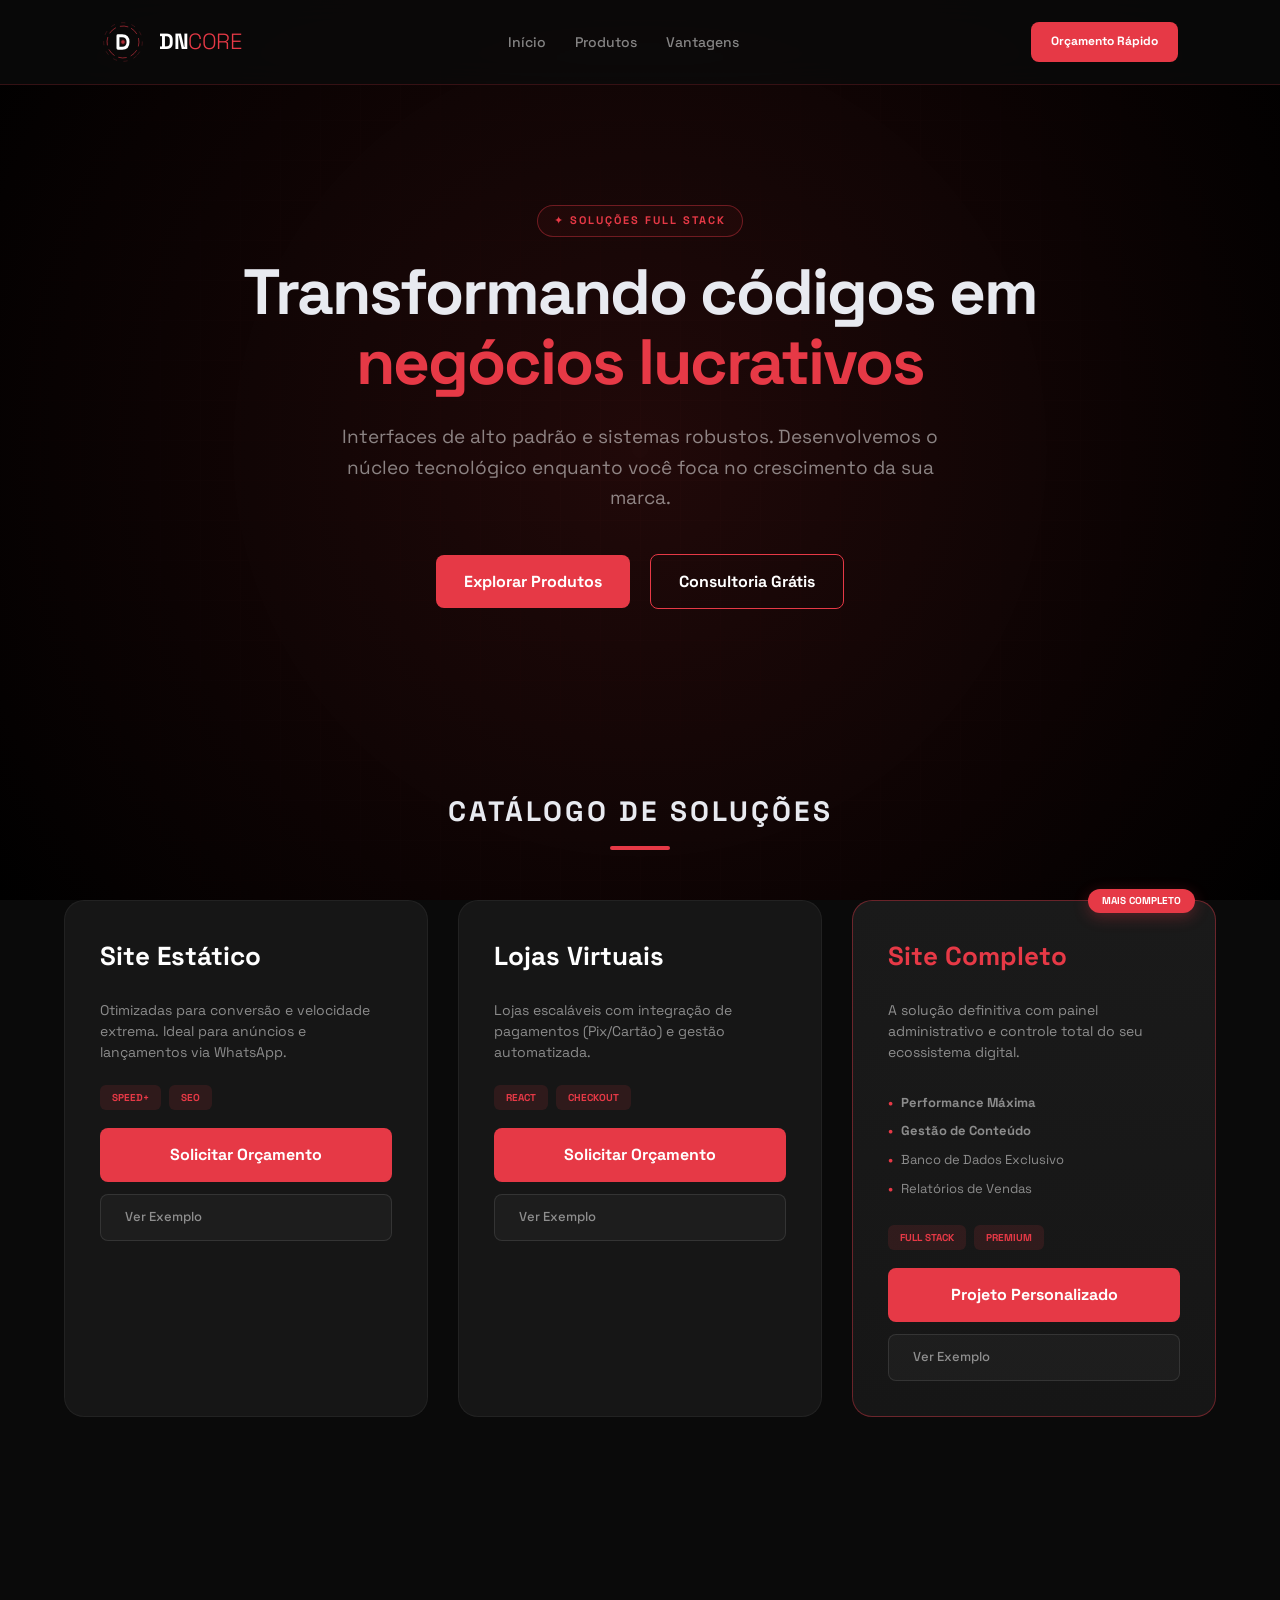
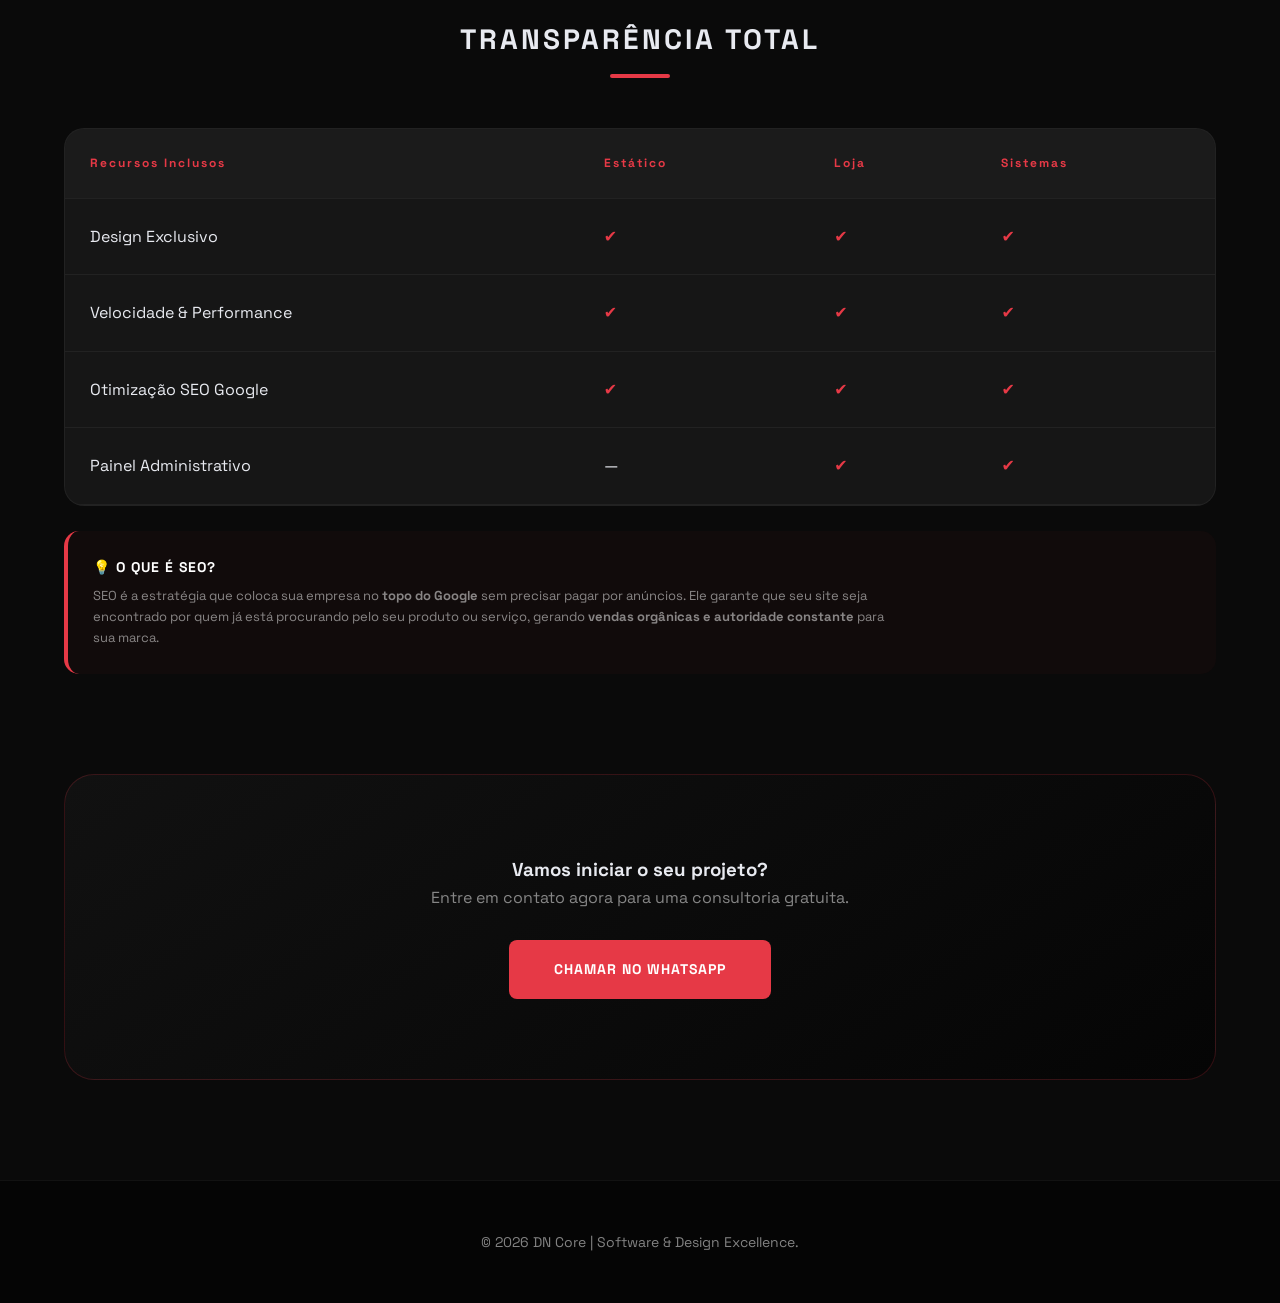
==== index.html @ 2a059167 "Add files via upload" ====
<!DOCTYPE html>
<html lang="pt-br">
<head>
  <meta charset="UTF-8">
  <meta name="viewport" content="width=device-width, initial-scale=1.0">
  
  <title>DN Core</title>
  <meta name="description" content="Desenvolvimento de Sites rápidos, lojas virtuais e sistemas personalizados. Transforme sua presença digital em um negócio lucrativo.">
  <meta name="keywords" content="desenvolvedor web, criar site, landing page, ecommerce, full stack, programador freelancer">
  <meta name="author" content="DN Software & Design">

  <meta property="og:type" content="website">
  <meta property="og:url" content="https://seusite.com.br/"> 
  <meta property="og:title" content="DN Core | Soluções Web de Alto Padrão">
  <meta property="og:description" content="Interfaces modernas e sistemas robustos. Pronto para elevar o nível do seu negócio?">
  <meta property="og:image" content="https://seusite.com.br/thumb-compartilhamento.jpg"> 

  <link rel="icon" type="image/svg+xml" href="favicon.svg">
  <link rel="apple-touch-icon" href="favicon.svg">

  <link href="https://fonts.googleapis.com/css2?family=Space+Grotesk:wght@300;500;700;800&display=swap" rel="stylesheet">
  <link rel="stylesheet" href="style.css">
</head>
<body>

<div class="bg-grid-overlay"></div>
<div class="bg-animation"></div>

<div class="vs-page">
  <header class="vs-header">
    <a href="#inicio" class="vs-logo-wrapper">
      <svg class="vs-logo-svg" viewBox="0 0 100 100" fill="none" xmlns="http://www.w3.org/2000/svg">
    <circle cx="50" cy="50" r="46" stroke="var(--primary-red)" stroke-width="1.5" stroke-dasharray="10 15" opacity="0.3">
        <animateTransform attributeName="transform" type="rotate" from="0 50 50" to="360 50 50" dur="20s" repeatCount="indefinite" />
    </circle>
    
    <circle cx="50" cy="50" r="38" stroke="var(--primary-red)" stroke-width="2" stroke-dasharray="20 10" opacity="0.6">
        <animateTransform attributeName="transform" type="rotate" from="360 50 50" to="0 50 50" dur="15s" repeatCount="indefinite" />
    </circle>
    
    <path d="M38 35V65M38 35H48C58 35 62 42 62 50C62 58 58 65 48 65H38" stroke="white" stroke-width="7" stroke-linecap="round" stroke-linejoin="round"/>
    
    <circle cx="50" cy="50" r="4" fill="var(--primary-red)">
        <animate attributeName="r" values="3;5;3" dur="2s" repeatCount="indefinite" />
        <animate attributeName="opacity" values="0.5;1;0.5" dur="2s" repeatCount="indefinite" />
    </circle>
</svg>
      <div class="vs-logo-text">DN<span>CORE</span></div>
    </a>
    
    <nav class="vs-nav">
      <a href="#inicio">Início</a>
      <a href="#projetos">Produtos</a>
      <a href="#comparativo">Vantagens</a>
    </nav>
    <a href="https://wa.me/5521973561952?text=Olá! Gostaria de um orçamento rápido para um projeto web." class="btn-primary pulsing" style="font-size: 12px; padding: 10px 20px;">Orçamento Rápido</a>
  </header>

  <section class="vs-hero" id="inicio">
    <div style="font-size: 11px; border: 1px solid rgba(230, 57, 70, 0.4); display: inline-block; padding: 6px 16px; border-radius: 30px; color: var(--primary-red); margin-bottom: 20px; font-weight: 700; letter-spacing: 2px; background: rgba(230,57,70,0.05);">✦ SOLUÇÕES FULL STACK</div>
    <h1>Transformando códigos em<br><span>negócios lucrativos</span></h1>
    <p>Interfaces de alto padrão e sistemas robustos. Desenvolvemos o núcleo tecnológico enquanto você foca no crescimento da sua marca.</p>
    <div class="vs-hero-actions">
      <a href="#projetos" class="btn-primary">Explorar Produtos</a>
      <a href="https://wa.me/5521973561952?text=Olá! Gostaria de uma consultoria gratuita sobre meu projeto." class="btn-primary" style="background:transparent; border:1px solid var(--primary-red);">Consultoria Grátis</a>
    </div>
  </section>

  <section id="projetos">
    <div class="section-title reveal">
      <h2>Catálogo de Soluções</h2>
      <div></div>
    </div>
 
    <div class="projects-grid">
      <div class="project-card reveal">
        <h3>Site Estático</h3>
        <p style="font-size:14px; color:var(--text-dim); margin: 10px 0 20px; line-height:1.5;">Otimizadas para conversão e velocidade extrema. Ideal para anúncios e lançamentos via WhatsApp.</p>
        <div style="margin-bottom: 20px;"><span class="tag">Speed+</span><span class="tag">SEO</span></div>
        <a href="https://wa.me/5521973561952?text=Olá! Vim pelo portfólio e quero um orçamento de Site Estático." class="btn-primary" style="width:100%;">Solicitar Orçamento</a>
        <a href="landing-page.html" class="btn-example" style="width:100%;">Ver Exemplo</a>
      </div>

      <div class="project-card reveal">
        <h3>Lojas Virtuais</h3>
        <p style="font-size:14px; color:var(--text-dim); margin: 10px 0 20px; line-height:1.5;">Lojas escaláveis com integração de pagamentos (Pix/Cartão) e gestão automatizada.</p>
        <div style="margin-bottom: 20px;"><span class="tag">React</span><span class="tag">Checkout</span></div>
        <a href="https://wa.me/5521973561952?text=Olá! Vim pelo portfólio e quero um orçamento de Loja Virtual." class="btn-primary" style="width:100%;">Solicitar Orçamento</a>
        <a href="loja-virtual.html" class="btn-example" style="width:100%;">Ver Exemplo</a>
      </div>

      <div class="project-card reveal" style="border-color: rgba(230, 57, 70, 0.4); background: linear-gradient(180deg, #1a1a1a 0%, #161616 100%);">
    <div class="badge-featured">MAIS COMPLETO</div>
    <h3 style="color: var(--primary-red);">Site Completo</h3>
    <p style="font-size:14px; color:var(--text-dim); margin: 10px 0 15px; line-height:1.5;">A solução definitiva com painel administrativo e controle total do seu ecossistema digital.</p>
    <ul class="feature-list">
        <li><strong>Performance Máxima</strong></li>
        <li><strong>Gestão de Conteúdo</strong></li>
        <li>Banco de Dados Exclusivo</li>
        <li>Relatórios de Vendas</li>
    </ul>
    <div style="margin-bottom: 20px;"><span class="tag">Full Stack</span><span class="tag">Premium</span></div>
    <a href="https://wa.me/5521973561952?text=Olá! Quero falar sobre um projeto de Sistema Completo." class="btn-primary" style="width:100%;">Projeto Personalizado</a>
    <a href="sistemas.html" class="btn-example" style="width:100%;">Ver Exemplo</a>
</div>
    </div>
  </section>

  <section class="reveal" id="comparativo">
    <div class="section-title">
      <h2>Transparência Total</h2>
      <div></div>
    </div>
    <div class="table-wrapper">
      <table class="vs-table">
        <thead>
          <tr>
            <th>Recursos Inclusos</th>
            <th>Estático</th>
            <th>Loja</th>
            <th>Sistemas</th>
          </tr>
        </thead>
        <tbody>
          <tr><td>Design Exclusivo</td><td style="color:var(--primary-red);">✔</td><td style="color:var(--primary-red);">✔</td><td style="color:var(--primary-red);">✔</td></tr>
          <tr><td>Velocidade & Performance</td><td style="color:var(--primary-red);">✔</td><td style="color:var(--primary-red);">✔</td><td style="color:var(--primary-red);">✔</td></tr>
          <tr><td>Otimização SEO Google</td><td style="color:var(--primary-red);">✔</td><td style="color:var(--primary-red);">✔</td><td style="color:var(--primary-red);">✔</td></tr>
          <tr><td>Painel Administrativo</td><td>—</td><td style="color:var(--primary-red);">✔</td><td style="color:var(--primary-red);">✔</td></tr>
        </tbody>
      </table>
    </div>

    <div class="seo-box">
  <h4 style="font-size: 14px; color: #fff; margin-bottom: 8px; text-transform: uppercase; letter-spacing: 1px;">💡 O QUE É SEO?</h4>
  <p style="font-size: 13px; color: var(--text-dim); line-height: 1.6; max-width: 800px;">
    SEO é a estratégia que coloca sua empresa no <strong>topo do Google</strong> sem precisar pagar por anúncios. Ele garante que seu site seja encontrado por quem já está procurando pelo seu produto ou serviço, gerando <strong>vendas orgânicas e autoridade constante</strong> para sua marca.
  </p>
</div>
  </section>

  <section class="reveal" style="padding-top: 0;">
    <div class="vs-cta-card">
      <h3>Vamos iniciar o seu projeto?</h3>
      <p style="margin-bottom: 30px; color: var(--text-dim);">Entre em contato agora para uma consultoria gratuita.</p>
      <a href="https://wa.me/5521973561952?text=Olá! Gostaria de iniciar um projeto com a DN Core. Podemos conversar?" class="btn-primary" style="padding: 18px 45px; text-transform: uppercase; letter-spacing: 1px; font-size: 14px;">
        CHAMAR NO WHATSAPP
      </a>
    </div>
  </section>

  <footer class="vs-footer">
    <p style="color:var(--text-dim); font-size: 14px;">© 2026 DN Core | Software & Design Excellence.</p>
  </footer>
</div>

<script src="script.js"></script>

</body>
</html>
---- style.css ----
/* 1. VARIÁVEIS E CONFIGURAÇÕES TÉCNICAS */
:root {
    --primary-red: #e63946;
    --dark-bg: #0a0a0a;
    --card-bg: #161616;
    --text-main: #e8eaf0;
    --text-dim: rgba(255, 255, 255, 0.5);
    --grid-color: rgba(230, 57, 70, 0.06);
    --transition: 0.4s cubic-bezier(0.175, 0.885, 0.32, 1.275);
}
* { box-sizing: border-box; margin: 0; padding: 0; }
html { 
    scroll-behavior: smooth; 
    overflow-x: hidden;
}
body { 
    background: var(--dark-bg); 
    color: var(--text-main); 
    font-family: 'Space Grotesk', system-ui, sans-serif; 
    line-height: 1.6;
}
/* 2. BACKGROUNDS (Geral) */
.bg-grid-overlay {
    position: fixed;
    top: 0; left: 0; width: 100%; height: 100%;
    z-index: -2;
    background-image: 
        linear-gradient(var(--grid-color) 1px, transparent 1px),
        linear-gradient(90deg, var(--grid-color) 1px, transparent 1px);
    background-size: 40px 40px;
}
.bg-animation {
    position: fixed;
    top: 0; left: 0; width: 100%; height: 100%;
    z-index: -1;
    background: radial-gradient(circle at 50% 50%, rgba(40, 10, 10, 0.8) 0%, #000 100%);
}
/* 3. HEADER & LOGO */
.vs-header {
    background: rgba(10, 10, 10, 0.8);
    backdrop-filter: blur(15px);
    -webkit-backdrop-filter: blur(15px);
    border-bottom: 1px solid rgba(230, 57, 70, 0.2);
    padding: 0 5%;
    display: flex;
    align-items: center;
    justify-content: space-between;
    height: 85px;
    position: sticky;
    top: 0;
    z-index: 100;
}
.vs-logo-wrapper { 
    display: flex; 
    align-items: center; 
    gap: 15px; 
    text-decoration: none; 
    color: #fff; 
}
.vs-logo-svg {
    width: 42px;
    height: 42px;
}
.vs-logo-text { 
    font-size: 22px; 
    font-weight: 800; 
    letter-spacing: -0.5px; 
    text-transform: uppercase; 
}
.vs-logo-text span { 
    color: var(--primary-red); 
    font-weight: 300; 
}
/* 4. NAVEGAÇÃO */
.vs-nav { display: none; } 
.vs-nav a { 
    color: var(--text-dim); 
    text-decoration: none; 
    margin-right: 25px; 
    font-size: 14px; 
    font-weight: 500; 
    transition: 0.3s ease;
}
.vs-nav a:hover { color: var(--primary-red); }
/* 5. BOTÕES */
.btn-primary {
    background: var(--primary-red);
    color: #fff;
    border: none;
    padding: 14px 28px;
    border-radius: 8px;
    font-weight: 700;
    cursor: pointer;
    transition: var(--transition);
    text-decoration: none;
    display: inline-block;
    text-align: center;
}
.btn-primary:hover { 
    transform: translateY(-3px); 
    box-shadow: 0 10px 25px rgba(230, 57, 70, 0.4); 
}
.btn-primary.pulsing { 
    animation: pulse 2s infinite; 
}
.btn-example {
    background: rgba(255, 255, 255, 0.03);
    color: var(--text-dim);
    border: 1px solid rgba(255, 255, 255, 0.1);
    padding: 12px 24px;
    border-radius: 8px;
    font-weight: 500;
    text-decoration: none;
    display: block;
    margin-top: 12px;
    font-size: 13px;
    transition: 0.3s;
}
.btn-example:hover { 
    border-color: var(--primary-red); 
    color: #fff; 
    background: rgba(230, 57, 70, 0.08); 
}
/* 6. ANIMAÇÕES */
@keyframes pulse {
    0% { box-shadow: 0 0 0 0 rgba(230, 57, 70, 0.7); }
    70% { box-shadow: 0 0 0 12px rgba(230, 57, 70, 0); }
    100% { box-shadow: 0 0 0 0 rgba(230, 57, 70, 0); }
}
/* 7. SEÇÕES & HERO */
section { 
    padding: 80px 1.5rem; 
    max-width: 1200px; 
    margin: 0 auto; 
}
.vs-hero { text-align: center; padding: 120px 1.5rem 80px; }
.vs-hero h1 { 
    font-size: clamp(32px, 8vw, 64px); 
    line-height: 1.1; 
    margin-bottom: 25px; 
    font-weight: 800; 
    letter-spacing: -2px; 
}
.vs-hero h1 span { color: var(--primary-red); }
.vs-hero p { 
    color: var(--text-dim); 
    margin-bottom: 40px; 
    font-size: clamp(16px, 4vw, 19px); 
    max-width: 650px; 
    margin-left: auto; 
    margin-right: auto; 
}
.vs-hero-actions { 
    display: flex; 
    flex-direction: column; 
    gap: 15px; 
    align-items: center; 
}
/* 8. GRID DE PROJETOS */
.section-title { text-align: center; margin-bottom: 50px; }

.section-title h2 { 
    font-size: 28px; 
    margin-bottom: 12px; 
    text-transform: uppercase; 
    letter-spacing: 3px; 
}
.section-title div { 
    width: 60px; height: 4px; 
    background: var(--primary-red); 
    margin: 0 auto; 
    border-radius: 10px; 
}
.projects-grid { 
    display: grid; 
    grid-template-columns: repeat(auto-fit, minmax(300px, 1fr)); 
    gap: 30px; 
}
.project-card { 
    background: var(--card-bg); 
    border-radius: 20px; 
    padding: 35px;
    border: 1px solid rgba(255,255,255,0.05); 
    transition: var(--transition); 
    display: flex; 
    flex-direction: column;
    position: relative; /* Mantém o badge fixo ao card */
    /* overflow: hidden; REMOVIDO para o badge não ser cortado no topo */
}
.project-card:hover { 
    border-color: rgba(230, 57, 70, 0.4); 
    transform: translateY(-10px); 
    background: linear-gradient(145deg, #1a1a1a 0%, #161616 100%);
}
.project-card h3 { 
    color: #fff; 
    margin-bottom: 12px; 
    font-size: 26px; 
}

/* Ajuste do Badge "Mais Completo" */
.badge-featured {
    position: absolute;
    top: -12px; 
    right: 20px;
    background: var(--primary-red);
    color: white;
    padding: 4px 14px;
    border-radius: 20px;
    font-size: 10px;
    font-weight: 800;
    z-index: 10;
    white-space: nowrap;
    box-shadow: 0 4px 15px rgba(230, 57, 70, 0.3);
}

.tag { 
    font-size: 10px; 
    background: rgba(230, 57, 70, 0.12); 
    color: var(--primary-red); 
    padding: 6px 12px; 
    border-radius: 6px; 
    margin-right: 8px; 
    font-weight: 700; 
    text-transform: uppercase; 
}

.feature-list {
    list-style: none;
    margin: 15px 0;
    padding: 0;
}
.feature-list li {
    font-size: 13px;
    color: var(--text-dim);
    margin-bottom: 8px;
    display: flex;
    align-items: center;
}
.feature-list li::before {
    content: "•";
    color: var(--primary-red);
    margin-right: 8px;
    font-weight: bold;
}
/* 9. TABELAS E EXTRAS */
.table-wrapper { 
    overflow-x: auto; 
    background: var(--card-bg); 
    border-radius: 20px; 
    border: 1px solid rgba(255, 255, 255, 0.05); 
}
.vs-table { width: 100%; border-collapse: collapse; min-width: 600px; }
.vs-table th, .vs-table td { 
    padding: 25px; 
    border-bottom: 1px solid rgba(255, 255, 255, 0.05); 
    text-align: left;
}
.vs-table th { 
    background: rgba(255, 255, 255, 0.02); 
    color: var(--primary-red); 
    font-size: 12px; 
    letter-spacing: 2px;
}
.seo-box { 
    margin-top: 25px; 
    padding: 25px; 
    background: rgba(230, 57, 70, 0.03); 
    border-radius: 15px; 
    border-left: 4px solid var(--primary-red); 
}
/* 10. CTA CARD */
.vs-cta-card {
    background: linear-gradient(145deg, #111 0%, #050505 100%);
    border: 1px solid rgba(230, 57, 70, 0.2);
    border-radius: 30px;
    padding: 80px 20px;
    text-align: center;
}
/* 11. FOOTER */
.vs-footer { 
    padding: 50px 1rem; 
    text-align: center; 
    background: #050505; 
    border-top: 1px solid rgba(255,255,255,0.05); 
}
/* 12. SISTEMA DE REVEAL (Scroll) */
.reveal { 
    opacity: 0; 
    transform: translateY(40px); 
    transition: 1s cubic-bezier(0.215, 0.61, 0.355, 1); 
}
.reveal.active { 
    opacity: 1; 
    transform: translateY(0); 
}
/* Efeito de brilho no núcleo da logo */
.vs-logo-svg circle[fill="var(--primary-red)"] {
    filter: drop-shadow(0 0 3px var(--primary-red));
}
/* 13. MEDIA QUERIES (Desktop) */
@media (min-width: 768px) {
    .vs-nav { display: block; }
    .vs-hero-actions { flex-direction: row; justify-content: center; gap: 20px; }
    section { padding: 100px 1.5rem; }
    
    .vs-header { padding: 0 8%; }
}
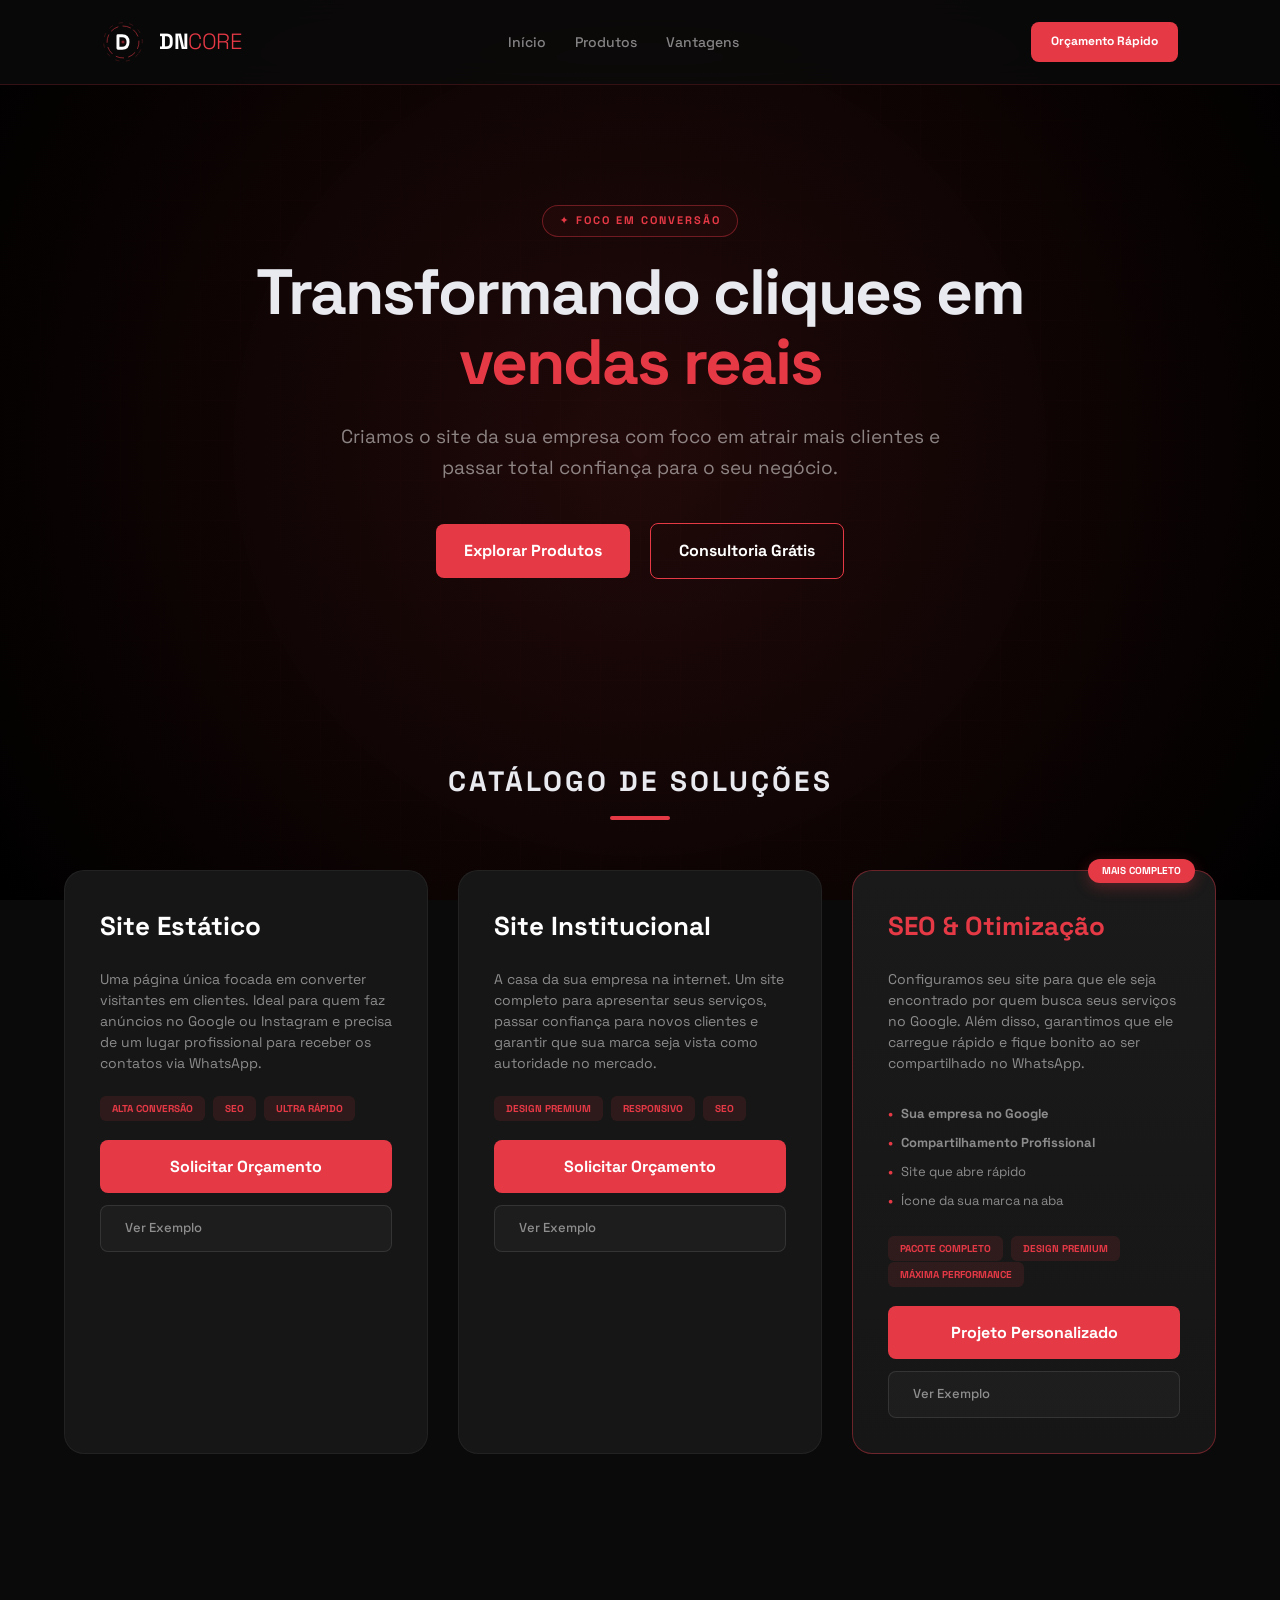
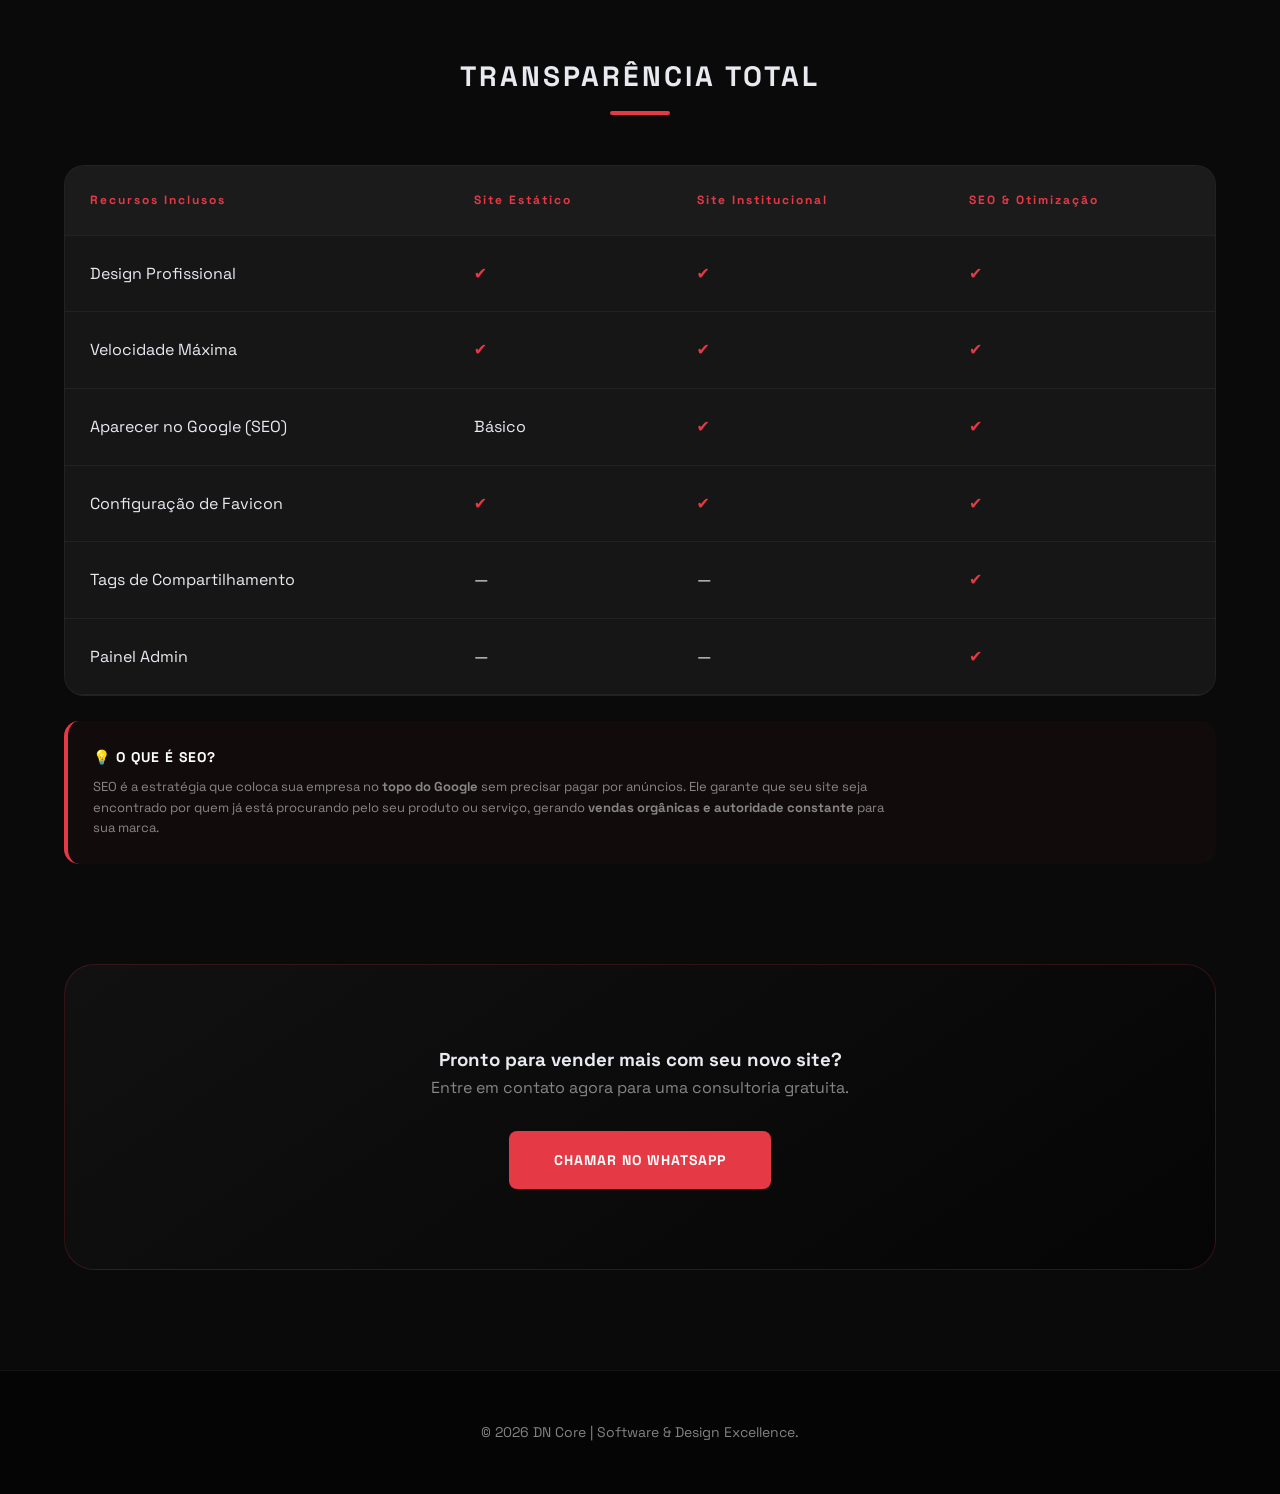
==== commit 7390e077: "Add files via upload" ====
--- a/index.html
+++ b/index.html
@@ -5,14 +5,14 @@
   <meta name="viewport" content="width=device-width, initial-scale=1.0">
   
   <title>DN Core</title>
-  <meta name="description" content="Desenvolvimento de Sites rápidos, lojas virtuais e sistemas personalizados. Transforme sua presença digital em um negócio lucrativo.">
+  <meta name="description" content="Landing Pages modernas e sites de alta performance. Transforme sua presença digital em um negócio lucrativo.">
   <meta name="keywords" content="desenvolvedor web, criar site, landing page, ecommerce, full stack, programador freelancer">
   <meta name="author" content="DN Software & Design">
 
   <meta property="og:type" content="website">
   <meta property="og:url" content="https://seusite.com.br/"> 
   <meta property="og:title" content="DN Core | Soluções Web de Alto Padrão">
-  <meta property="og:description" content="Interfaces modernas e sistemas robustos. Pronto para elevar o nível do seu negócio?">
+  <meta property="og:description" content="Landing Pages de alto padrão e conversão. Pronto para elevar o nível do seu negócio?">
   <meta property="og:image" content="https://seusite.com.br/thumb-compartilhamento.jpg"> 
 
   <link rel="icon" type="image/svg+xml" href="favicon.svg">
@@ -57,9 +57,9 @@
   </header>
 
   <section class="vs-hero" id="inicio">
-    <div style="font-size: 11px; border: 1px solid rgba(230, 57, 70, 0.4); display: inline-block; padding: 6px 16px; border-radius: 30px; color: var(--primary-red); margin-bottom: 20px; font-weight: 700; letter-spacing: 2px; background: rgba(230,57,70,0.05);">✦ SOLUÇÕES FULL STACK</div>
-    <h1>Transformando códigos em<br><span>negócios lucrativos</span></h1>
-    <p>Interfaces de alto padrão e sistemas robustos. Desenvolvemos o núcleo tecnológico enquanto você foca no crescimento da sua marca.</p>
+    <div style="font-size: 11px; border: 1px solid rgba(230, 57, 70, 0.4); display: inline-block; padding: 6px 16px; border-radius: 30px; color: var(--primary-red); margin-bottom: 20px; font-weight: 700; letter-spacing: 2px; background: rgba(230,57,70,0.05);">✦ FOCO EM CONVERSÃO</div>
+    <h1>Transformando cliques em<br><span>vendas reais</span></h1>
+    <p>Criamos o site da sua empresa com foco em atrair mais clientes e passar total confiança para o seu negócio.</p>
     <div class="vs-hero-actions">
       <a href="#projetos" class="btn-primary">Explorar Produtos</a>
       <a href="https://wa.me/5521973561952?text=Olá! Gostaria de uma consultoria gratuita sobre meu projeto." class="btn-primary" style="background:transparent; border:1px solid var(--primary-red);">Consultoria Grátis</a>
@@ -75,33 +75,33 @@
     <div class="projects-grid">
       <div class="project-card reveal">
         <h3>Site Estático</h3>
-        <p style="font-size:14px; color:var(--text-dim); margin: 10px 0 20px; line-height:1.5;">Otimizadas para conversão e velocidade extrema. Ideal para anúncios e lançamentos via WhatsApp.</p>
-        <div style="margin-bottom: 20px;"><span class="tag">Speed+</span><span class="tag">SEO</span></div>
+        <p style="font-size:14px; color:var(--text-dim); margin: 10px 0 20px; line-height:1.5;">Uma página única focada em converter visitantes em clientes. Ideal para quem faz anúncios no Google ou Instagram e precisa de um lugar profissional para receber os contatos via WhatsApp.</p>
+        <div style="margin-bottom: 20px;"><span class="tag">Alta Conversão</span><span class="tag">SEO</span><span class="tag">Ultra Rápido</span></div>
         <a href="https://wa.me/5521973561952?text=Olá! Vim pelo portfólio e quero um orçamento de Site Estático." class="btn-primary" style="width:100%;">Solicitar Orçamento</a>
-        <a href="landing-page.html" class="btn-example" style="width:100%;">Ver Exemplo</a>
+        <a href="site-estatico.html" class="btn-example" style="width:100%;">Ver Exemplo</a>
       </div>
 
       <div class="project-card reveal">
-        <h3>Lojas Virtuais</h3>
-        <p style="font-size:14px; color:var(--text-dim); margin: 10px 0 20px; line-height:1.5;">Lojas escaláveis com integração de pagamentos (Pix/Cartão) e gestão automatizada.</p>
-        <div style="margin-bottom: 20px;"><span class="tag">React</span><span class="tag">Checkout</span></div>
-        <a href="https://wa.me/5521973561952?text=Olá! Vim pelo portfólio e quero um orçamento de Loja Virtual." class="btn-primary" style="width:100%;">Solicitar Orçamento</a>
-        <a href="loja-virtual.html" class="btn-example" style="width:100%;">Ver Exemplo</a>
+        <h3>Site Institucional</h3>
+        <p style="font-size:14px; color:var(--text-dim); margin: 10px 0 20px; line-height:1.5;">A casa da sua empresa na internet. Um site completo para apresentar seus serviços, passar confiança para novos clientes e garantir que sua marca seja vista como autoridade no mercado.</p>
+        <div style="margin-bottom: 20px;"><span class="tag">Design Premium</span><span class="tag">Responsivo</span><span class="tag">SEO</span></div>
+        <a href="https://wa.me/5521973561952?text=Olá! Vim pelo portfólio e quero um orçamento de Site Institucional." class="btn-primary" style="width:100%;">Solicitar Orçamento</a>
+        <a href="site-institucional.html" class="btn-example" style="width:100%;">Ver Exemplo</a>
       </div>
 
       <div class="project-card reveal" style="border-color: rgba(230, 57, 70, 0.4); background: linear-gradient(180deg, #1a1a1a 0%, #161616 100%);">
     <div class="badge-featured">MAIS COMPLETO</div>
-    <h3 style="color: var(--primary-red);">Site Completo</h3>
-    <p style="font-size:14px; color:var(--text-dim); margin: 10px 0 15px; line-height:1.5;">A solução definitiva com painel administrativo e controle total do seu ecossistema digital.</p>
+    <h3 style="color: var(--primary-red);">SEO & Otimização</h3>
+    <p style="font-size:14px; color:var(--text-dim); margin: 10px 0 15px; line-height:1.5;">Configuramos seu site para que ele seja encontrado por quem busca seus serviços no Google. Além disso, garantimos que ele carregue rápido e fique bonito ao ser compartilhado no WhatsApp.</p>
     <ul class="feature-list">
-        <li><strong>Performance Máxima</strong></li>
-        <li><strong>Gestão de Conteúdo</strong></li>
-        <li>Banco de Dados Exclusivo</li>
-        <li>Relatórios de Vendas</li>
+        <li><strong>Sua empresa no Google</strong></li>
+        <li><strong>Compartilhamento Profissional</strong></li>
+        <li>Site que abre rápido</li>
+        <li>Ícone da sua marca na aba</li>
     </ul>
-    <div style="margin-bottom: 20px;"><span class="tag">Full Stack</span><span class="tag">Premium</span></div>
-    <a href="https://wa.me/5521973561952?text=Olá! Quero falar sobre um projeto de Sistema Completo." class="btn-primary" style="width:100%;">Projeto Personalizado</a>
-    <a href="sistemas.html" class="btn-example" style="width:100%;">Ver Exemplo</a>
+    <div style="margin-bottom: 20px;"><span class="tag">Pacote Completo</span><span class="tag">Design Premium</span><br><span class="tag">Máxima Performance</span></div>
+    <a href="https://wa.me/5521973561952?text=Olá! Quero falar sobre um projeto de SEO e Otimização." class="btn-primary" style="width:100%;">Projeto Personalizado</a>
+    <a href="site-Completo.html" class="btn-example" style="width:100%;">Ver Exemplo</a>
 </div>
     </div>
   </section>
@@ -116,17 +116,47 @@
         <thead>
           <tr>
             <th>Recursos Inclusos</th>
-            <th>Estático</th>
-            <th>Loja</th>
-            <th>Sistemas</th>
+            <th>Site Estático</th>
+            <th>Site Institucional</th>
+            <th>SEO & Otimização</th>
           </tr>
         </thead>
-        <tbody>
-          <tr><td>Design Exclusivo</td><td style="color:var(--primary-red);">✔</td><td style="color:var(--primary-red);">✔</td><td style="color:var(--primary-red);">✔</td></tr>
-          <tr><td>Velocidade & Performance</td><td style="color:var(--primary-red);">✔</td><td style="color:var(--primary-red);">✔</td><td style="color:var(--primary-red);">✔</td></tr>
-          <tr><td>Otimização SEO Google</td><td style="color:var(--primary-red);">✔</td><td style="color:var(--primary-red);">✔</td><td style="color:var(--primary-red);">✔</td></tr>
-          <tr><td>Painel Administrativo</td><td>—</td><td style="color:var(--primary-red);">✔</td><td style="color:var(--primary-red);">✔</td></tr>
-        </tbody>
+        </thead>
+<tbody>
+  <tr>
+    <td>Design Profissional</td>
+    <td style="color:var(--primary-red);">✔</td>
+    <td style="color:var(--primary-red);">✔</td>
+    <td style="color:var(--primary-red);">✔</td>
+  </tr>
+  <tr>
+    <td>Velocidade Máxima</td>
+    <td style="color:var(--primary-red);">✔</td>
+    <td style="color:var(--primary-red);">✔</td>
+    <td style="color:var(--primary-red);">✔</td>
+  </tr>
+  <tr>
+    <td>Aparecer no Google (SEO)</td>
+    <td>Básico</td> <td style="color:var(--primary-red);">✔</td>
+    <td style="color:var(--primary-red);">✔</td>
+  </tr>
+  <tr>
+    <td>Configuração de Favicon</td>
+    <td style="color:var(--primary-red);">✔</td>
+    <td style="color:var(--primary-red);">✔</td>
+    <td style="color:var(--primary-red);">✔</td>
+  </tr>
+  <tr>
+    <td>Tags de Compartilhamento</td>
+    <td>—</td> <td>—</td>
+    <td style="color:var(--primary-red);">✔</td>
+  </tr>
+  <tr>
+    <td>Painel Admin</td>
+    <td>—</td> <td>—</td>
+    <td style="color:var(--primary-red);">✔</td>
+  </tr>
+</tbody>
       </table>
     </div>
 
@@ -140,7 +170,7 @@
 
   <section class="reveal" style="padding-top: 0;">
     <div class="vs-cta-card">
-      <h3>Vamos iniciar o seu projeto?</h3>
+      <h3>Pronto para vender mais com seu novo site?</h3>
       <p style="margin-bottom: 30px; color: var(--text-dim);">Entre em contato agora para uma consultoria gratuita.</p>
       <a href="https://wa.me/5521973561952?text=Olá! Gostaria de iniciar um projeto com a DN Core. Podemos conversar?" class="btn-primary" style="padding: 18px 45px; text-transform: uppercase; letter-spacing: 1px; font-size: 14px;">
         CHAMAR NO WHATSAPP
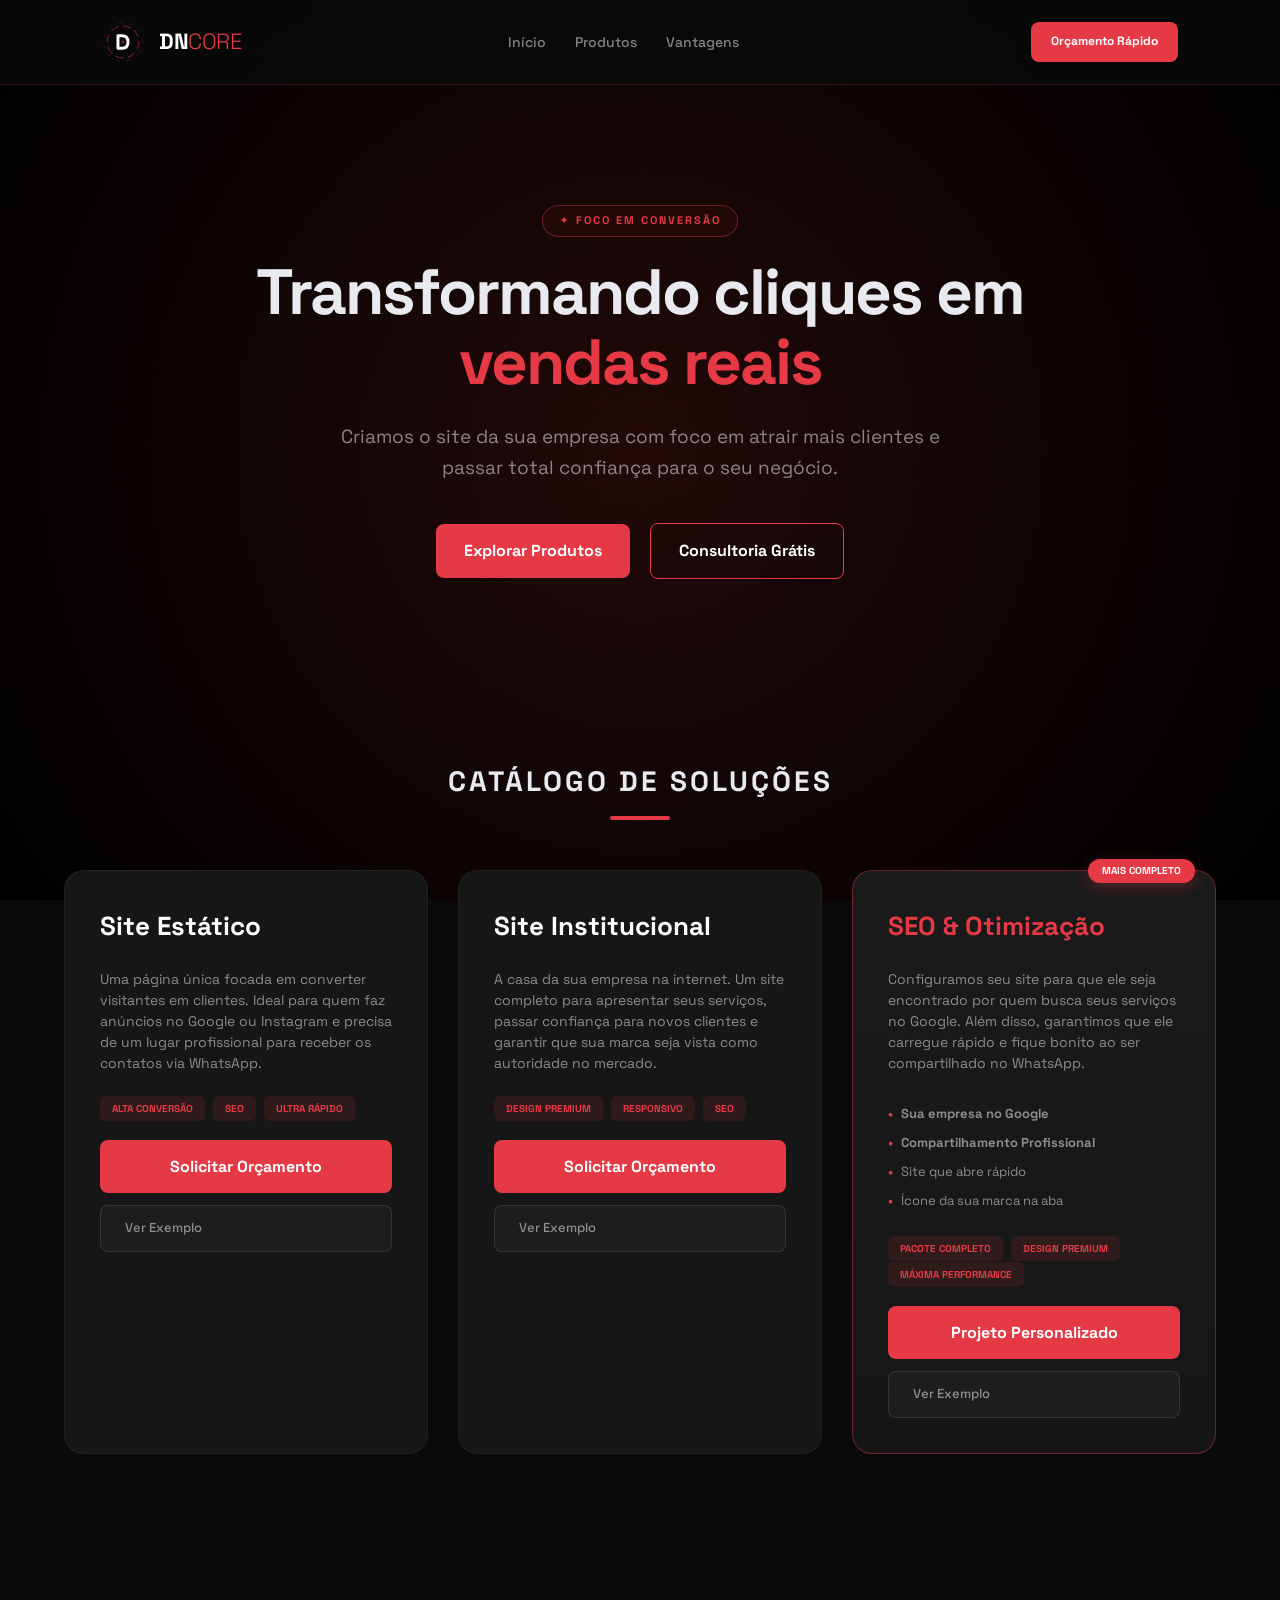
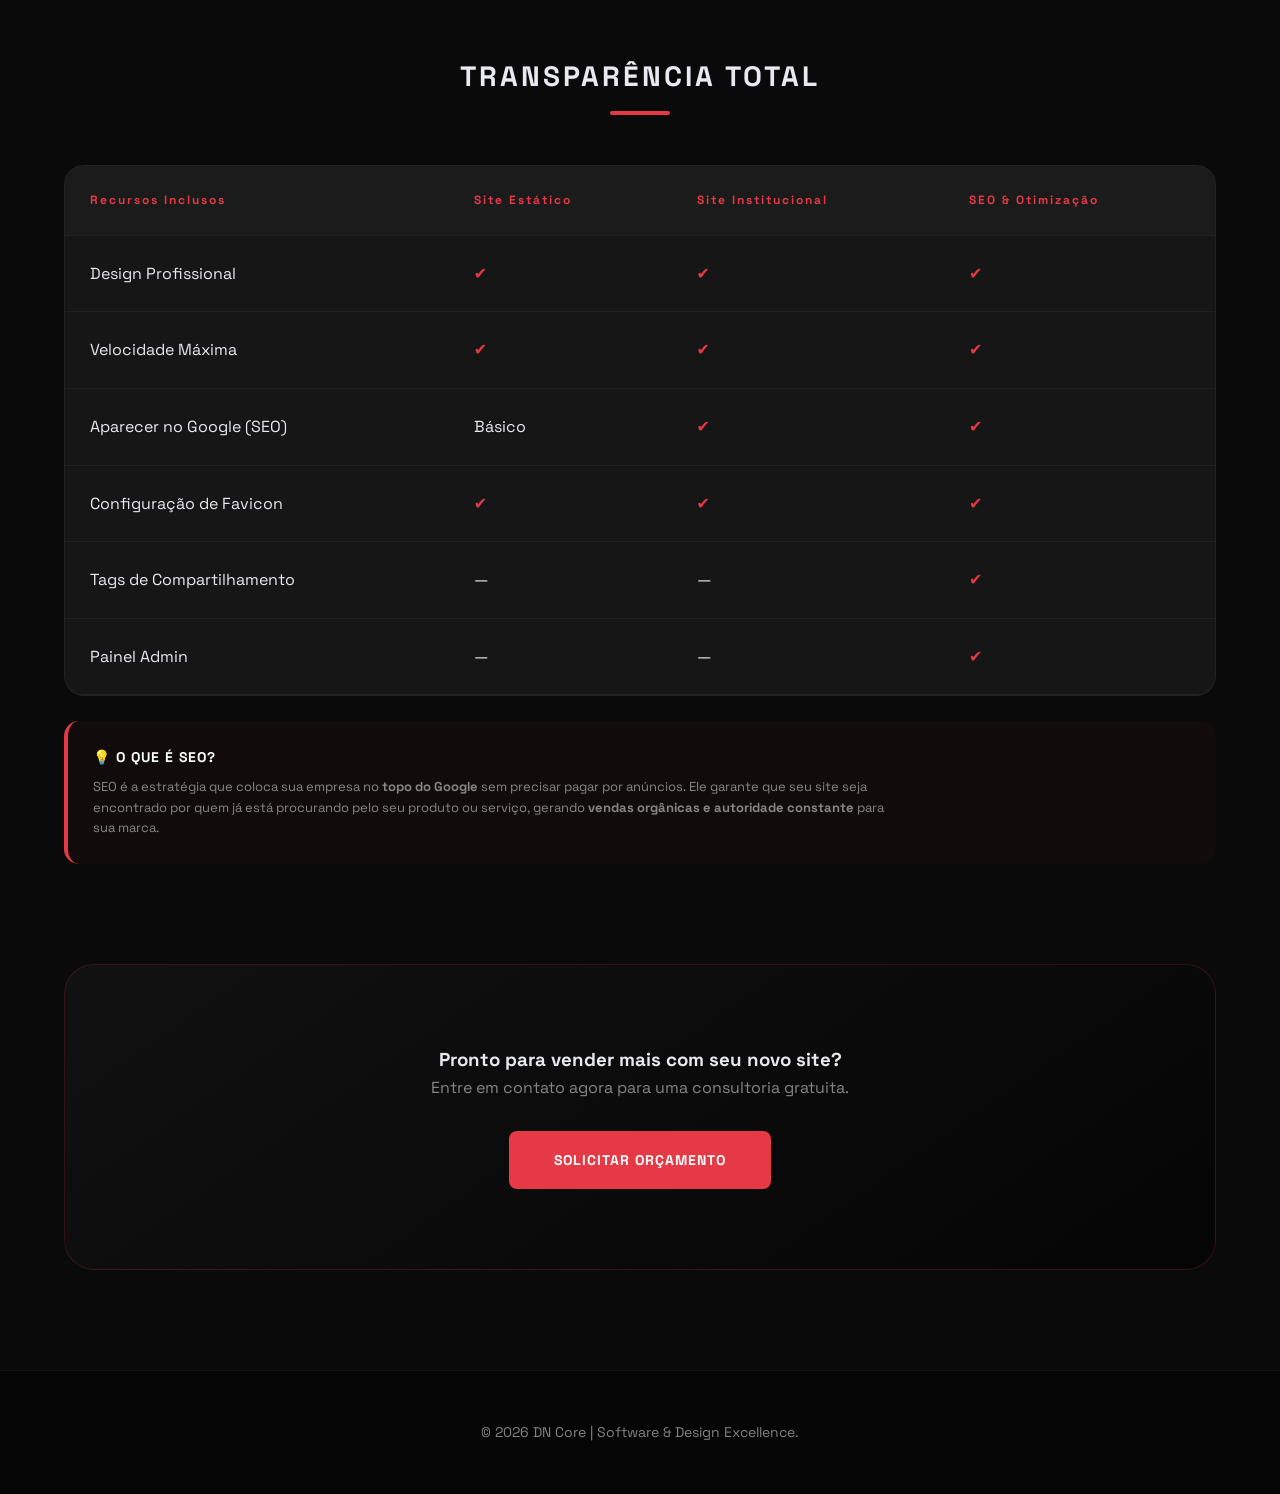
==== commit e43ad2f8: "index.html" ====
--- a/index.html
+++ b/index.html
@@ -173,7 +173,7 @@
       <h3>Pronto para vender mais com seu novo site?</h3>
       <p style="margin-bottom: 30px; color: var(--text-dim);">Entre em contato agora para uma consultoria gratuita.</p>
       <a href="https://wa.me/5521973561952?text=Olá! Gostaria de iniciar um projeto com a DN Core. Podemos conversar?" class="btn-primary" style="padding: 18px 45px; text-transform: uppercase; letter-spacing: 1px; font-size: 14px;">
-        CHAMAR NO WHATSAPP
+        SOLICITAR ORÇAMENTO
       </a>
     </div>
   </section>
@@ -186,4 +186,4 @@
 <script src="script.js"></script>
 
 </body>
-</html>+</html>
--- a/style.css
+++ b/style.css
@@ -298,6 +298,47 @@
 .vs-logo-svg circle[fill="var(--primary-red)"] {
     filter: drop-shadow(0 0 3px var(--primary-red));
 }
+.specs { 
+    display: grid; 
+    /* Cria 2 colunas de tamanho igual */
+    grid-template-columns: repeat(2, 1fr); 
+    gap: 20px; 
+    margin: 40px auto; 
+    max-width: 900px; /* Mantém o grid centralizado e com leitura confortável */
+    padding: 0 10px;
+}
+
+.spec-item { 
+    background: var(--card-bg); 
+    padding: 25px; 
+    border-radius: 12px; 
+    border: 1px solid rgba(255, 255, 255, 0.05);
+    border-bottom: 3px solid var(--primary-red); 
+    text-align: left;
+    transition: var(--transition);
+}
+
+.spec-item:hover {
+    transform: translateY(-5px);
+    background: linear-gradient(145deg, #1a1a1a 0%, #161616 100%);
+    border-color: rgba(230, 57, 70, 0.3);
+}
+
+.spec-item h4 { 
+    color: var(--primary-red); 
+    margin-bottom: 10px;
+    text-transform: uppercase;
+    font-size: 14px;
+    letter-spacing: 1px;
+}
+
+.spec-item p {
+    font-size: 14px;
+    color: var(--text-dim);
+    line-height: 1.5;
+}
+
+
 /* 13. MEDIA QUERIES (Desktop) */
 @media (min-width: 768px) {
     .vs-nav { display: block; }
@@ -305,4 +346,8 @@
     section { padding: 100px 1.5rem; }
     
     .vs-header { padding: 0 8%; }
-}+}
+.specs {
+        grid-template-columns: 1fr;
+        max-width: 100%;
+}
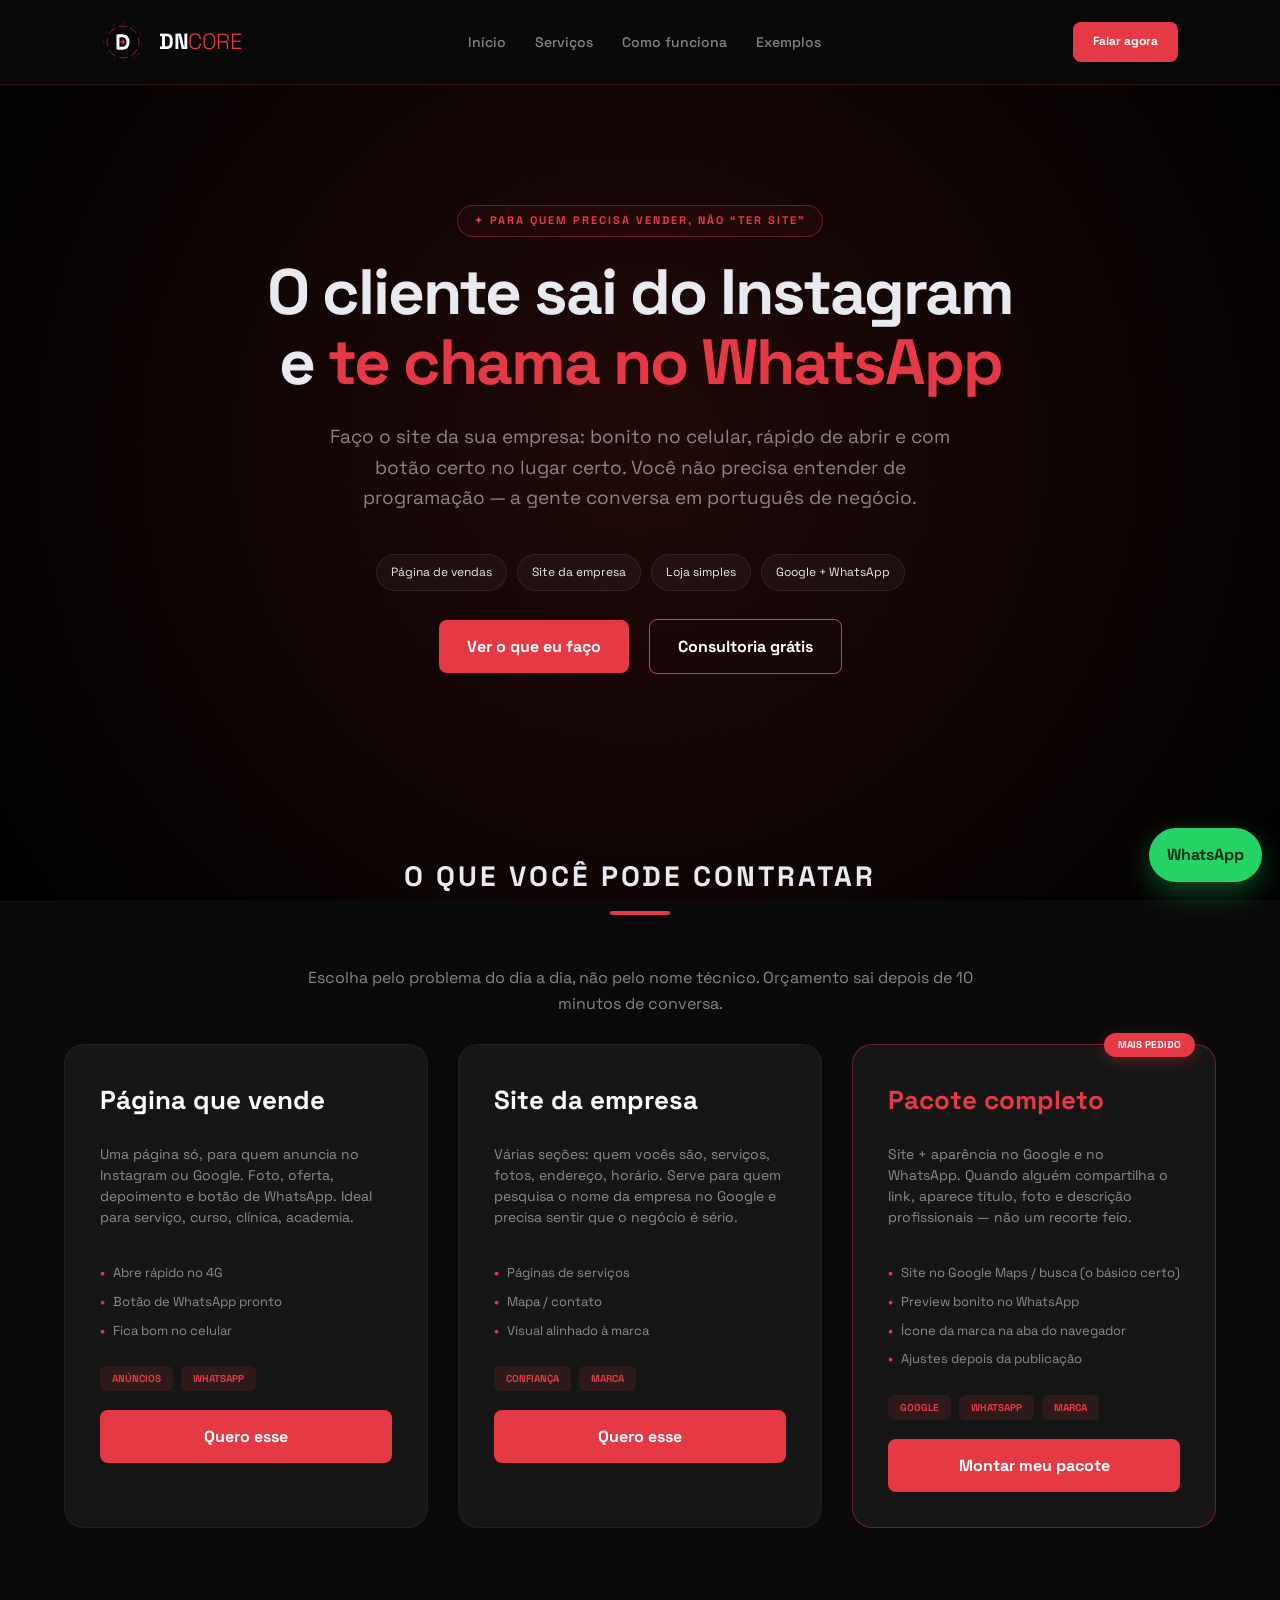
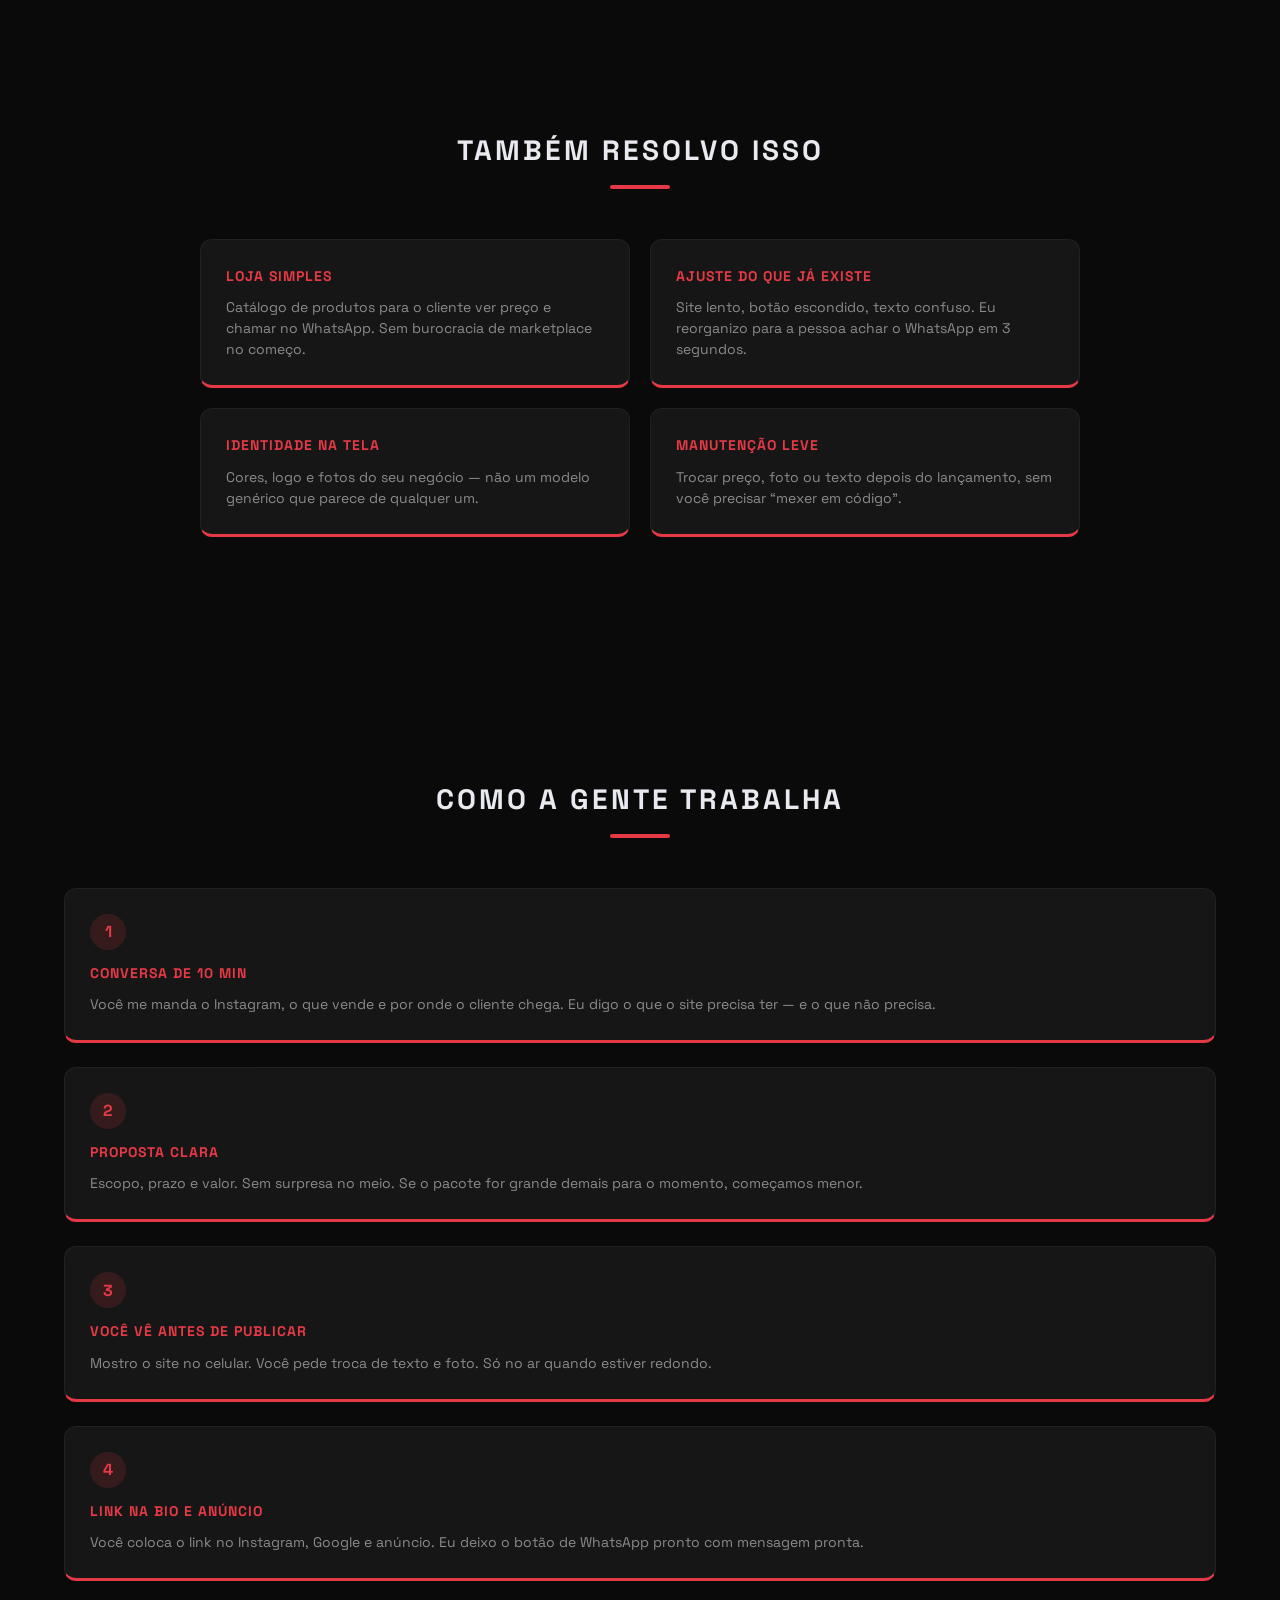
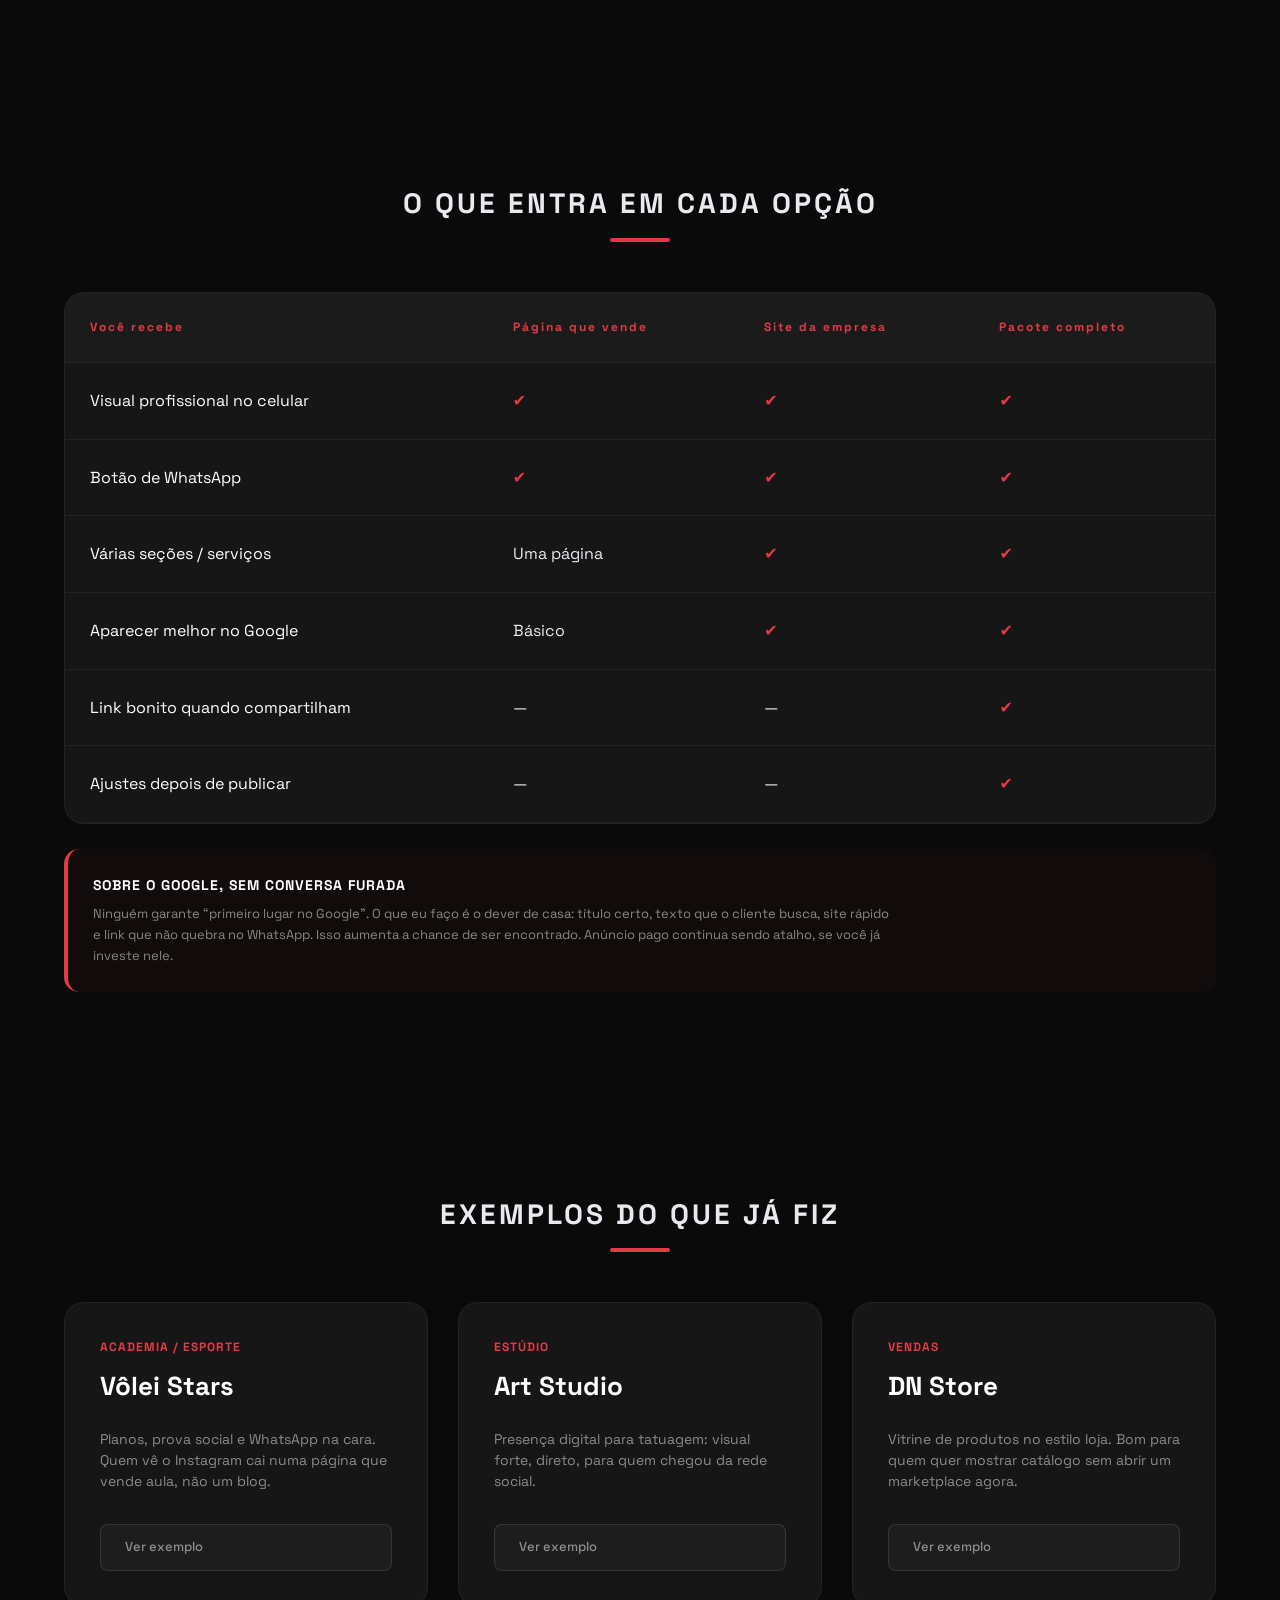
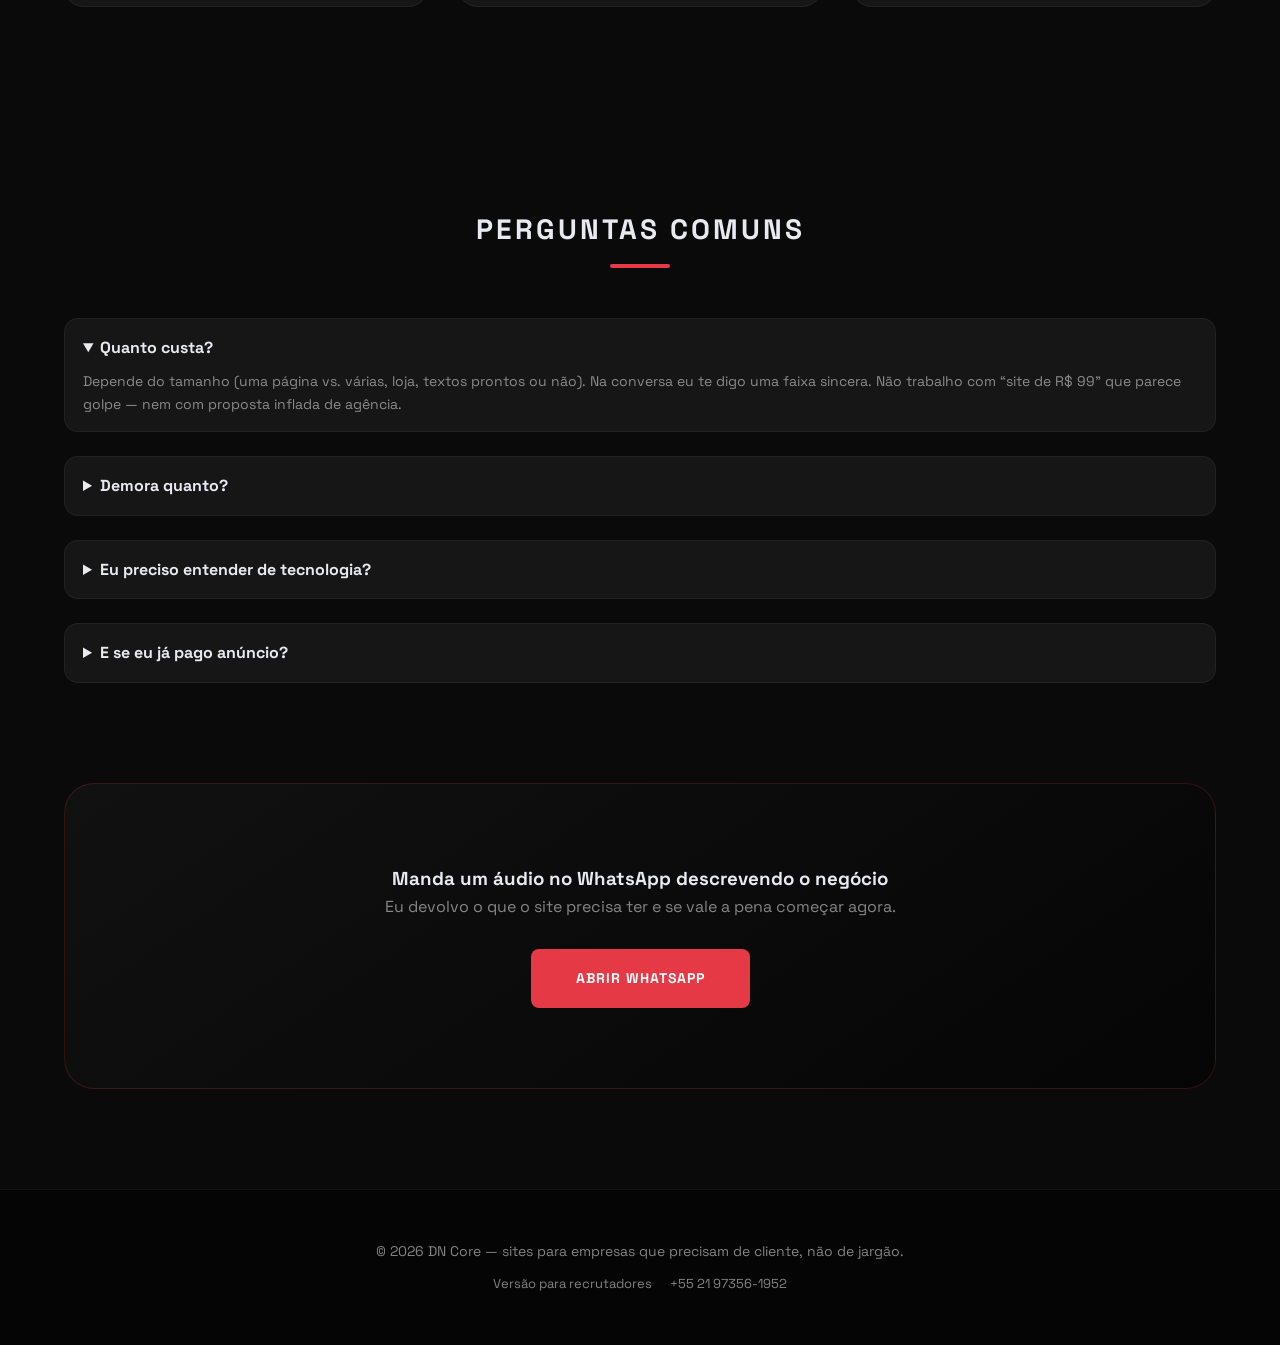
==== commit 6de38f0a: "Add files via upload" ====
--- a/index.html
+++ b/index.html
@@ -3,187 +3,296 @@
 <head>
   <meta charset="UTF-8">
   <meta name="viewport" content="width=device-width, initial-scale=1.0">
-  
-  <title>DN Core</title>
-  <meta name="description" content="Landing Pages modernas e sites de alta performance. Transforme sua presença digital em um negócio lucrativo.">
-  <meta name="keywords" content="desenvolvedor web, criar site, landing page, ecommerce, full stack, programador freelancer">
-  <meta name="author" content="DN Software & Design">
-
-  <meta property="og:type" content="website">
-  <meta property="og:url" content="https://seusite.com.br/"> 
-  <meta property="og:title" content="DN Core | Soluções Web de Alto Padrão">
-  <meta property="og:description" content="Landing Pages de alto padrão e conversão. Pronto para elevar o nível do seu negócio?">
-  <meta property="og:image" content="https://seusite.com.br/thumb-compartilhamento.jpg"> 
-
+  <title>DN Core | Site, WhatsApp e presença no Google para o seu negócio</title>
+  <meta name="description" content="Sites para empresas: página de vendas, site da empresa, loja e ajustes para o Google e WhatsApp. Atendimento direto, sem enrolação.">
+  <meta name="author" content="DN Core">
+  <meta property="og:title" content="DN Core | Site profissional para empresas">
+  <meta property="og:description" content="Seu cliente clica no anúncio e cai num site que passa confiança e manda pro WhatsApp.">
   <link rel="icon" type="image/svg+xml" href="favicon.svg">
-  <link rel="apple-touch-icon" href="favicon.svg">
-
   <link href="https://fonts.googleapis.com/css2?family=Space+Grotesk:wght@300;500;700;800&display=swap" rel="stylesheet">
   <link rel="stylesheet" href="style.css">
 </head>
 <body>
-
 <div class="bg-grid-overlay"></div>
 <div class="bg-animation"></div>
+
+<a class="wa-float" href="https://wa.me/5521973561952?text=Olá! Quero um site para minha empresa. Podemos conversar?">WhatsApp</a>
 
 <div class="vs-page">
   <header class="vs-header">
     <a href="#inicio" class="vs-logo-wrapper">
       <svg class="vs-logo-svg" viewBox="0 0 100 100" fill="none" xmlns="http://www.w3.org/2000/svg">
-    <circle cx="50" cy="50" r="46" stroke="var(--primary-red)" stroke-width="1.5" stroke-dasharray="10 15" opacity="0.3">
-        <animateTransform attributeName="transform" type="rotate" from="0 50 50" to="360 50 50" dur="20s" repeatCount="indefinite" />
-    </circle>
-    
-    <circle cx="50" cy="50" r="38" stroke="var(--primary-red)" stroke-width="2" stroke-dasharray="20 10" opacity="0.6">
-        <animateTransform attributeName="transform" type="rotate" from="360 50 50" to="0 50 50" dur="15s" repeatCount="indefinite" />
-    </circle>
-    
-    <path d="M38 35V65M38 35H48C58 35 62 42 62 50C62 58 58 65 48 65H38" stroke="white" stroke-width="7" stroke-linecap="round" stroke-linejoin="round"/>
-    
-    <circle cx="50" cy="50" r="4" fill="var(--primary-red)">
-        <animate attributeName="r" values="3;5;3" dur="2s" repeatCount="indefinite" />
-        <animate attributeName="opacity" values="0.5;1;0.5" dur="2s" repeatCount="indefinite" />
-    </circle>
-</svg>
+        <circle cx="50" cy="50" r="46" stroke="var(--primary-red)" stroke-width="1.5" stroke-dasharray="10 15" opacity="0.3">
+          <animateTransform attributeName="transform" type="rotate" from="0 50 50" to="360 50 50" dur="20s" repeatCount="indefinite" />
+        </circle>
+        <circle cx="50" cy="50" r="38" stroke="var(--primary-red)" stroke-width="2" stroke-dasharray="20 10" opacity="0.6">
+          <animateTransform attributeName="transform" type="rotate" from="360 50 50" to="0 50 50" dur="15s" repeatCount="indefinite" />
+        </circle>
+        <path d="M38 35V65M38 35H48C58 35 62 42 62 50C62 58 58 65 48 65H38" stroke="white" stroke-width="7" stroke-linecap="round" stroke-linejoin="round"/>
+        <circle cx="50" cy="50" r="4" fill="var(--primary-red)">
+          <animate attributeName="r" values="3;5;3" dur="2s" repeatCount="indefinite" />
+          <animate attributeName="opacity" values="0.5;1;0.5" dur="2s" repeatCount="indefinite" />
+        </circle>
+      </svg>
       <div class="vs-logo-text">DN<span>CORE</span></div>
     </a>
-    
     <nav class="vs-nav">
       <a href="#inicio">Início</a>
-      <a href="#projetos">Produtos</a>
-      <a href="#comparativo">Vantagens</a>
+      <a href="#servicos">Serviços</a>
+      <a href="#como">Como funciona</a>
+      <a href="#exemplos">Exemplos</a>
     </nav>
-    <a href="https://wa.me/5521973561952?text=Olá! Gostaria de um orçamento rápido para um projeto web." class="btn-primary pulsing" style="font-size: 12px; padding: 10px 20px;">Orçamento Rápido</a>
+    <a href="https://wa.me/5521973561952?text=Olá! Quero um orçamento para o site da minha empresa." class="btn-primary pulsing" style="font-size: 12px; padding: 10px 20px;">Falar agora</a>
   </header>
 
   <section class="vs-hero" id="inicio">
-    <div style="font-size: 11px; border: 1px solid rgba(230, 57, 70, 0.4); display: inline-block; padding: 6px 16px; border-radius: 30px; color: var(--primary-red); margin-bottom: 20px; font-weight: 700; letter-spacing: 2px; background: rgba(230,57,70,0.05);">✦ FOCO EM CONVERSÃO</div>
-    <h1>Transformando cliques em<br><span>vendas reais</span></h1>
-    <p>Criamos o site da sua empresa com foco em atrair mais clientes e passar total confiança para o seu negócio.</p>
+    <div class="kicker">✦ PARA QUEM PRECISA VENDER, NÃO “TER SITE”</div>
+    <h1>O cliente sai do Instagram<br>e <span>te chama no WhatsApp</span></h1>
+    <p>Faço o site da sua empresa: bonito no celular, rápido de abrir e com botão certo no lugar certo. Você não precisa entender de programação — a gente conversa em português de negócio.</p>
+    <div class="scan-bar">
+      <span>Página de vendas</span>
+      <span>Site da empresa</span>
+      <span>Loja simples</span>
+      <span>Google + WhatsApp</span>
+    </div>
     <div class="vs-hero-actions">
-      <a href="#projetos" class="btn-primary">Explorar Produtos</a>
-      <a href="https://wa.me/5521973561952?text=Olá! Gostaria de uma consultoria gratuita sobre meu projeto." class="btn-primary" style="background:transparent; border:1px solid var(--primary-red);">Consultoria Grátis</a>
-    </div>
-  </section>
-
-  <section id="projetos">
+      <a href="#servicos" class="btn-primary">Ver o que eu faço</a>
+      <a href="https://wa.me/5521973561952?text=Olá! Quero uma conversa rápida sobre um site para meu negócio." class="btn-primary btn-ghost">Consultoria grátis</a>
+    </div>
+  </section>
+
+  <section id="servicos">
     <div class="section-title reveal">
-      <h2>Catálogo de Soluções</h2>
-      <div></div>
-    </div>
- 
+      <h2>O que você pode contratar</h2>
+      <div></div>
+    </div>
+    <p class="lead">Escolha pelo problema do dia a dia, não pelo nome técnico. Orçamento sai depois de 10 minutos de conversa.</p>
     <div class="projects-grid">
       <div class="project-card reveal">
-        <h3>Site Estático</h3>
-        <p style="font-size:14px; color:var(--text-dim); margin: 10px 0 20px; line-height:1.5;">Uma página única focada em converter visitantes em clientes. Ideal para quem faz anúncios no Google ou Instagram e precisa de um lugar profissional para receber os contatos via WhatsApp.</p>
-        <div style="margin-bottom: 20px;"><span class="tag">Alta Conversão</span><span class="tag">SEO</span><span class="tag">Ultra Rápido</span></div>
-        <a href="https://wa.me/5521973561952?text=Olá! Vim pelo portfólio e quero um orçamento de Site Estático." class="btn-primary" style="width:100%;">Solicitar Orçamento</a>
-        <a href="site-estatico.html" class="btn-example" style="width:100%;">Ver Exemplo</a>
-      </div>
-
-      <div class="project-card reveal">
-        <h3>Site Institucional</h3>
-        <p style="font-size:14px; color:var(--text-dim); margin: 10px 0 20px; line-height:1.5;">A casa da sua empresa na internet. Um site completo para apresentar seus serviços, passar confiança para novos clientes e garantir que sua marca seja vista como autoridade no mercado.</p>
-        <div style="margin-bottom: 20px;"><span class="tag">Design Premium</span><span class="tag">Responsivo</span><span class="tag">SEO</span></div>
-        <a href="https://wa.me/5521973561952?text=Olá! Vim pelo portfólio e quero um orçamento de Site Institucional." class="btn-primary" style="width:100%;">Solicitar Orçamento</a>
-        <a href="site-institucional.html" class="btn-example" style="width:100%;">Ver Exemplo</a>
-      </div>
-
-      <div class="project-card reveal" style="border-color: rgba(230, 57, 70, 0.4); background: linear-gradient(180deg, #1a1a1a 0%, #161616 100%);">
-    <div class="badge-featured">MAIS COMPLETO</div>
-    <h3 style="color: var(--primary-red);">SEO & Otimização</h3>
-    <p style="font-size:14px; color:var(--text-dim); margin: 10px 0 15px; line-height:1.5;">Configuramos seu site para que ele seja encontrado por quem busca seus serviços no Google. Além disso, garantimos que ele carregue rápido e fique bonito ao ser compartilhado no WhatsApp.</p>
-    <ul class="feature-list">
-        <li><strong>Sua empresa no Google</strong></li>
-        <li><strong>Compartilhamento Profissional</strong></li>
-        <li>Site que abre rápido</li>
-        <li>Ícone da sua marca na aba</li>
-    </ul>
-    <div style="margin-bottom: 20px;"><span class="tag">Pacote Completo</span><span class="tag">Design Premium</span><br><span class="tag">Máxima Performance</span></div>
-    <a href="https://wa.me/5521973561952?text=Olá! Quero falar sobre um projeto de SEO e Otimização." class="btn-primary" style="width:100%;">Projeto Personalizado</a>
-    <a href="site-Completo.html" class="btn-example" style="width:100%;">Ver Exemplo</a>
-</div>
+        <h3>Página que vende</h3>
+        <p class="card-desc">Uma página só, para quem anuncia no Instagram ou Google. Foto, oferta, depoimento e botão de WhatsApp. Ideal para serviço, curso, clínica, academia.</p>
+        <ul class="feature-list">
+          <li>Abre rápido no 4G</li>
+          <li>Botão de WhatsApp pronto</li>
+          <li>Fica bom no celular</li>
+        </ul>
+        <div style="margin-bottom: 20px;"><span class="tag">Anúncios</span><span class="tag">WhatsApp</span></div>
+        <a href="https://wa.me/5521973561952?text=Olá! Quero uma página de vendas (landing)." class="btn-primary" style="width:100%;">Quero esse</a>
+      </div>
+
+      <div class="project-card reveal">
+        <h3>Site da empresa</h3>
+        <p class="card-desc">Várias seções: quem vocês são, serviços, fotos, endereço, horário. Serve para quem pesquisa o nome da empresa no Google e precisa sentir que o negócio é sério.</p>
+        <ul class="feature-list">
+          <li>Páginas de serviços</li>
+          <li>Mapa / contato</li>
+          <li>Visual alinhado à marca</li>
+        </ul>
+        <div style="margin-bottom: 20px;"><span class="tag">Confiança</span><span class="tag">Marca</span></div>
+        <a href="https://wa.me/5521973561952?text=Olá! Preciso do site institucional da minha empresa." class="btn-primary" style="width:100%;">Quero esse</a>
+      </div>
+
+      <div class="project-card reveal" style="border-color: rgba(230, 57, 70, 0.4);">
+        <div class="badge-featured">MAIS PEDIDO</div>
+        <h3 style="color: var(--primary-red);">Pacote completo</h3>
+        <p class="card-desc">Site + aparência no Google e no WhatsApp. Quando alguém compartilha o link, aparece título, foto e descrição profissionais — não um recorte feio.</p>
+        <ul class="feature-list">
+          <li>Site no Google Maps / busca (o básico certo)</li>
+          <li>Preview bonito no WhatsApp</li>
+          <li>Ícone da marca na aba do navegador</li>
+          <li>Ajustes depois da publicação</li>
+        </ul>
+        <div style="margin-bottom: 20px;"><span class="tag">Google</span><span class="tag">WhatsApp</span><span class="tag">Marca</span></div>
+        <a href="https://wa.me/5521973561952?text=Olá! Quero o pacote completo de site + Google + WhatsApp." class="btn-primary" style="width:100%;">Montar meu pacote</a>
+      </div>
+    </div>
+  </section>
+
+  <section>
+    <div class="section-title reveal">
+      <h2>Também resolvo isso</h2>
+      <div></div>
+    </div>
+    <div class="specs">
+      <div class="spec-item reveal">
+        <h4>Loja simples</h4>
+        <p>Catálogo de produtos para o cliente ver preço e chamar no WhatsApp. Sem burocracia de marketplace no começo.</p>
+      </div>
+      <div class="spec-item reveal">
+        <h4>Ajuste do que já existe</h4>
+        <p>Site lento, botão escondido, texto confuso. Eu reorganizo para a pessoa achar o WhatsApp em 3 segundos.</p>
+      </div>
+      <div class="spec-item reveal">
+        <h4>Identidade na tela</h4>
+        <p>Cores, logo e fotos do seu negócio — não um modelo genérico que parece de qualquer um.</p>
+      </div>
+      <div class="spec-item reveal">
+        <h4>Manutenção leve</h4>
+        <p>Trocar preço, foto ou texto depois do lançamento, sem você precisar “mexer em código”.</p>
+      </div>
+    </div>
+  </section>
+
+  <section class="reveal" id="como">
+    <div class="section-title">
+      <h2>Como a gente trabalha</h2>
+      <div></div>
+    </div>
+    <div class="steps-grid">
+      <div class="spec-item">
+        <div class="step-num">1</div>
+        <h4>Conversa de 10 min</h4>
+        <p>Você me manda o Instagram, o que vende e por onde o cliente chega. Eu digo o que o site precisa ter — e o que não precisa.</p>
+      </div>
+      <div class="spec-item">
+        <div class="step-num">2</div>
+        <h4>Proposta clara</h4>
+        <p>Escopo, prazo e valor. Sem surpresa no meio. Se o pacote for grande demais para o momento, começamos menor.</p>
+      </div>
+      <div class="spec-item">
+        <div class="step-num">3</div>
+        <h4>Você vê antes de publicar</h4>
+        <p>Mostro o site no celular. Você pede troca de texto e foto. Só no ar quando estiver redondo.</p>
+      </div>
+      <div class="spec-item">
+        <div class="step-num">4</div>
+        <h4>Link na bio e anúncio</h4>
+        <p>Você coloca o link no Instagram, Google e anúncio. Eu deixo o botão de WhatsApp pronto com mensagem pronta.</p>
+      </div>
     </div>
   </section>
 
   <section class="reveal" id="comparativo">
     <div class="section-title">
-      <h2>Transparência Total</h2>
+      <h2>O que entra em cada opção</h2>
       <div></div>
     </div>
     <div class="table-wrapper">
       <table class="vs-table">
         <thead>
           <tr>
-            <th>Recursos Inclusos</th>
-            <th>Site Estático</th>
-            <th>Site Institucional</th>
-            <th>SEO & Otimização</th>
+            <th>Você recebe</th>
+            <th>Página que vende</th>
+            <th>Site da empresa</th>
+            <th>Pacote completo</th>
           </tr>
         </thead>
-        </thead>
-<tbody>
-  <tr>
-    <td>Design Profissional</td>
-    <td style="color:var(--primary-red);">✔</td>
-    <td style="color:var(--primary-red);">✔</td>
-    <td style="color:var(--primary-red);">✔</td>
-  </tr>
-  <tr>
-    <td>Velocidade Máxima</td>
-    <td style="color:var(--primary-red);">✔</td>
-    <td style="color:var(--primary-red);">✔</td>
-    <td style="color:var(--primary-red);">✔</td>
-  </tr>
-  <tr>
-    <td>Aparecer no Google (SEO)</td>
-    <td>Básico</td> <td style="color:var(--primary-red);">✔</td>
-    <td style="color:var(--primary-red);">✔</td>
-  </tr>
-  <tr>
-    <td>Configuração de Favicon</td>
-    <td style="color:var(--primary-red);">✔</td>
-    <td style="color:var(--primary-red);">✔</td>
-    <td style="color:var(--primary-red);">✔</td>
-  </tr>
-  <tr>
-    <td>Tags de Compartilhamento</td>
-    <td>—</td> <td>—</td>
-    <td style="color:var(--primary-red);">✔</td>
-  </tr>
-  <tr>
-    <td>Painel Admin</td>
-    <td>—</td> <td>—</td>
-    <td style="color:var(--primary-red);">✔</td>
-  </tr>
-</tbody>
+        <tbody>
+          <tr>
+            <td>Visual profissional no celular</td>
+            <td class="ok">✔</td>
+            <td class="ok">✔</td>
+            <td class="ok">✔</td>
+          </tr>
+          <tr>
+            <td>Botão de WhatsApp</td>
+            <td class="ok">✔</td>
+            <td class="ok">✔</td>
+            <td class="ok">✔</td>
+          </tr>
+          <tr>
+            <td>Várias seções / serviços</td>
+            <td>Uma página</td>
+            <td class="ok">✔</td>
+            <td class="ok">✔</td>
+          </tr>
+          <tr>
+            <td>Aparecer melhor no Google</td>
+            <td>Básico</td>
+            <td class="ok">✔</td>
+            <td class="ok">✔</td>
+          </tr>
+          <tr>
+            <td>Link bonito quando compartilham</td>
+            <td>—</td>
+            <td>—</td>
+            <td class="ok">✔</td>
+          </tr>
+          <tr>
+            <td>Ajustes depois de publicar</td>
+            <td>—</td>
+            <td>—</td>
+            <td class="ok">✔</td>
+          </tr>
+        </tbody>
       </table>
     </div>
-
     <div class="seo-box">
-  <h4 style="font-size: 14px; color: #fff; margin-bottom: 8px; text-transform: uppercase; letter-spacing: 1px;">💡 O QUE É SEO?</h4>
-  <p style="font-size: 13px; color: var(--text-dim); line-height: 1.6; max-width: 800px;">
-    SEO é a estratégia que coloca sua empresa no <strong>topo do Google</strong> sem precisar pagar por anúncios. Ele garante que seu site seja encontrado por quem já está procurando pelo seu produto ou serviço, gerando <strong>vendas orgânicas e autoridade constante</strong> para sua marca.
-  </p>
-</div>
+      <h4 style="font-size: 14px; color: #fff; margin-bottom: 8px; text-transform: uppercase; letter-spacing: 1px;">Sobre o Google, sem conversa furada</h4>
+      <p style="font-size: 13px; color: var(--text-dim); line-height: 1.6; max-width: 800px;">
+        Ninguém garante “primeiro lugar no Google”. O que eu faço é o dever de casa: título certo, texto que o cliente busca, site rápido e link que não quebra no WhatsApp. Isso aumenta a chance de ser encontrado. Anúncio pago continua sendo atalho, se você já investe nele.
+      </p>
+    </div>
+  </section>
+
+  <section id="exemplos">
+    <div class="section-title reveal">
+      <h2>Exemplos do que já fiz</h2>
+      <div></div>
+    </div>
+    <div class="projects-grid">
+      <div class="project-card reveal">
+        <div class="role">Academia / esporte</div>
+        <h3>Vôlei Stars</h3>
+        <p class="card-desc">Planos, prova social e WhatsApp na cara. Quem vê o Instagram cai numa página que vende aula, não um blog.</p>
+        <a href="https://eudann.github.io/Volei-Stars-V2/" class="btn-example" target="_blank" rel="noopener">Ver exemplo</a>
+      </div>
+      <div class="project-card reveal">
+        <div class="role">Estúdio</div>
+        <h3>Art Studio</h3>
+        <p class="card-desc">Presença digital para tatuagem: visual forte, direto, para quem chegou da rede social.</p>
+        <a href="https://art-studio-core.vercel.app/" class="btn-example" target="_blank" rel="noopener">Ver exemplo</a>
+      </div>
+      <div class="project-card reveal">
+        <div class="role">Vendas</div>
+        <h3>DN Store</h3>
+        <p class="card-desc">Vitrine de produtos no estilo loja. Bom para quem quer mostrar catálogo sem abrir um marketplace agora.</p>
+        <a href="https://dn-store-8grw.vercel.app/" class="btn-example" target="_blank" rel="noopener">Ver exemplo</a>
+      </div>
+    </div>
+  </section>
+
+  <section class="faq reveal">
+    <div class="section-title">
+      <h2>Perguntas comuns</h2>
+      <div></div>
+    </div>
+    <div class="faq-grid">
+      <details open>
+        <summary>Quanto custa?</summary>
+        <p>Depende do tamanho (uma página vs. várias, loja, textos prontos ou não). Na conversa eu te digo uma faixa sincera. Não trabalho com “site de R$ 99” que parece golpe — nem com proposta inflada de agência.</p>
+      </details>
+      <details>
+        <summary>Demora quanto?</summary>
+        <p>Página simples: dias, não meses. Site maior: combinamos prazo na proposta. O que mais atrasa é foto e texto — se você já tem Instagram organizado, anda rápido.</p>
+      </details>
+      <details>
+        <summary>Eu preciso entender de tecnologia?</summary>
+        <p>Não. Você manda logo, fotos e o que oferece. Eu cuido do resto e te entrego o link para colar na bio.</p>
+      </details>
+      <details>
+        <summary>E se eu já pago anúncio?</summary>
+        <p>Melhor ainda. Página lenta ou feia queima dinheiro de anúncio. O site vira o chão da loja: o clique chega e o WhatsApp dispara.</p>
+      </details>
+    </div>
   </section>
 
   <section class="reveal" style="padding-top: 0;">
     <div class="vs-cta-card">
-      <h3>Pronto para vender mais com seu novo site?</h3>
-      <p style="margin-bottom: 30px; color: var(--text-dim);">Entre em contato agora para uma consultoria gratuita.</p>
-      <a href="https://wa.me/5521973561952?text=Olá! Gostaria de iniciar um projeto com a DN Core. Podemos conversar?" class="btn-primary" style="padding: 18px 45px; text-transform: uppercase; letter-spacing: 1px; font-size: 14px;">
-        SOLICITAR ORÇAMENTO
-      </a>
+      <h3>Manda um áudio no WhatsApp descrevendo o negócio</h3>
+      <p style="margin-bottom: 30px; color: var(--text-dim);">Eu devolvo o que o site precisa ter e se vale a pena começar agora.</p>
+      <a href="https://wa.me/5521973561952?text=Olá! Quero apresentar meu negócio e ver se um site faz sentido agora." class="btn-primary" style="padding: 18px 45px; text-transform: uppercase; letter-spacing: 1px; font-size: 14px;">Abrir WhatsApp</a>
     </div>
   </section>
 
   <footer class="vs-footer">
-    <p style="color:var(--text-dim); font-size: 14px;">© 2026 DN Core | Software & Design Excellence.</p>
+    <p class="muted" style="font-size: 14px;">© 2026 DN Core — sites para empresas que precisam de cliente, não de jargão.</p>
+    <div class="footer-links">
+      <a href="../recruiter/index.html">Versão para recrutadores</a>
+      <a href="https://wa.me/5521973561952">+55 21 97356-1952</a>
+    </div>
   </footer>
 </div>
-
 <script src="script.js"></script>
-
 </body>
 </html>
--- a/style.css
+++ b/style.css
@@ -346,8 +346,98 @@
     section { padding: 100px 1.5rem; }
     
     .vs-header { padding: 0 8%; }
-}
-.specs {
-        grid-template-columns: 1fr;
-        max-width: 100%;
-}
+    .specs { grid-template-columns: repeat(2, 1fr); }
+    .scan-bar { justify-content: center; }
+    .about-grid, .steps-grid { grid-template-columns: 1fr 1fr; }
+    .faq-grid { grid-template-columns: 1fr 1fr; }
+}
+@media (max-width: 767px) {
+    .specs { grid-template-columns: 1fr; max-width: 100%; }
+    .vs-header { height: auto; min-height: 85px; flex-wrap: wrap; gap: 12px; padding: 14px 5%; }
+}
+
+.kicker {
+    font-size: 11px;
+    border: 1px solid rgba(230, 57, 70, 0.4);
+    display: inline-block;
+    padding: 6px 16px;
+    border-radius: 30px;
+    color: var(--primary-red);
+    margin-bottom: 20px;
+    font-weight: 700;
+    letter-spacing: 2px;
+    background: rgba(230,57,70,0.05);
+}
+.scan-bar {
+    display: flex;
+    flex-wrap: wrap;
+    gap: 10px;
+    justify-content: center;
+    margin: 0 auto 28px;
+    max-width: 820px;
+}
+.scan-bar span {
+    font-size: 12px;
+    color: var(--text-main);
+    background: rgba(255,255,255,0.04);
+    border: 1px solid rgba(255,255,255,0.08);
+    padding: 8px 14px;
+    border-radius: 999px;
+}
+.scan-bar strong { color: var(--primary-red); }
+.btn-ghost {
+    background: transparent;
+    border: 1px solid var(--primary-red);
+    color: #fff;
+}
+.btn-row { display: flex; gap: 12px; flex-wrap: wrap; margin-top: auto; }
+.btn-row .btn-primary, .btn-row .btn-example { width: auto; margin-top: 0; }
+.card-desc { font-size: 14px; color: var(--text-dim); margin: 10px 0 20px; line-height: 1.5; }
+.about-grid, .steps-grid, .faq-grid {
+    display: grid;
+    grid-template-columns: 1fr;
+    gap: 24px;
+}
+.about-copy p { color: var(--text-dim); margin-bottom: 16px; }
+.stack-wrap { display: flex; flex-wrap: wrap; gap: 8px; }
+.stack-wrap .tag { margin: 0; font-size: 11px; }
+.step-num {
+    width: 36px; height: 36px;
+    border-radius: 50%;
+    background: rgba(230, 57, 70, 0.15);
+    color: var(--primary-red);
+    display: flex; align-items: center; justify-content: center;
+    font-weight: 800;
+    margin-bottom: 12px;
+}
+.faq details {
+    background: var(--card-bg);
+    border: 1px solid rgba(255,255,255,0.05);
+    border-radius: 14px;
+    padding: 16px 18px;
+}
+.faq summary { cursor: pointer; font-weight: 700; }
+.faq p { color: var(--text-dim); margin-top: 10px; font-size: 14px; }
+.price { font-size: 28px; font-weight: 800; margin: 8px 0 4px; }
+.price span { font-size: 14px; color: var(--text-dim); font-weight: 500; }
+.ok { color: var(--primary-red); font-weight: 700; }
+.muted { color: var(--text-dim); }
+.wa-float {
+    position: fixed;
+    right: 18px;
+    bottom: 18px;
+    z-index: 120;
+    background: #25d366;
+    color: #052e16;
+    font-weight: 800;
+    padding: 14px 18px;
+    border-radius: 999px;
+    text-decoration: none;
+    box-shadow: 0 10px 30px rgba(37, 211, 102, 0.35);
+}
+.footer-links { display: flex; gap: 18px; justify-content: center; flex-wrap: wrap; margin-top: 12px; }
+.footer-links a { color: var(--text-dim); text-decoration: none; font-size: 13px; }
+.footer-links a:hover { color: var(--primary-red); }
+.project-card .role { font-size: 12px; color: var(--primary-red); letter-spacing: 1px; text-transform: uppercase; font-weight: 700; margin-bottom: 8px; }
+.vs-table td:first-child { color: #fff; }
+.lead { max-width: 720px; margin: 0 auto 28px; text-align: center; color: var(--text-dim); }
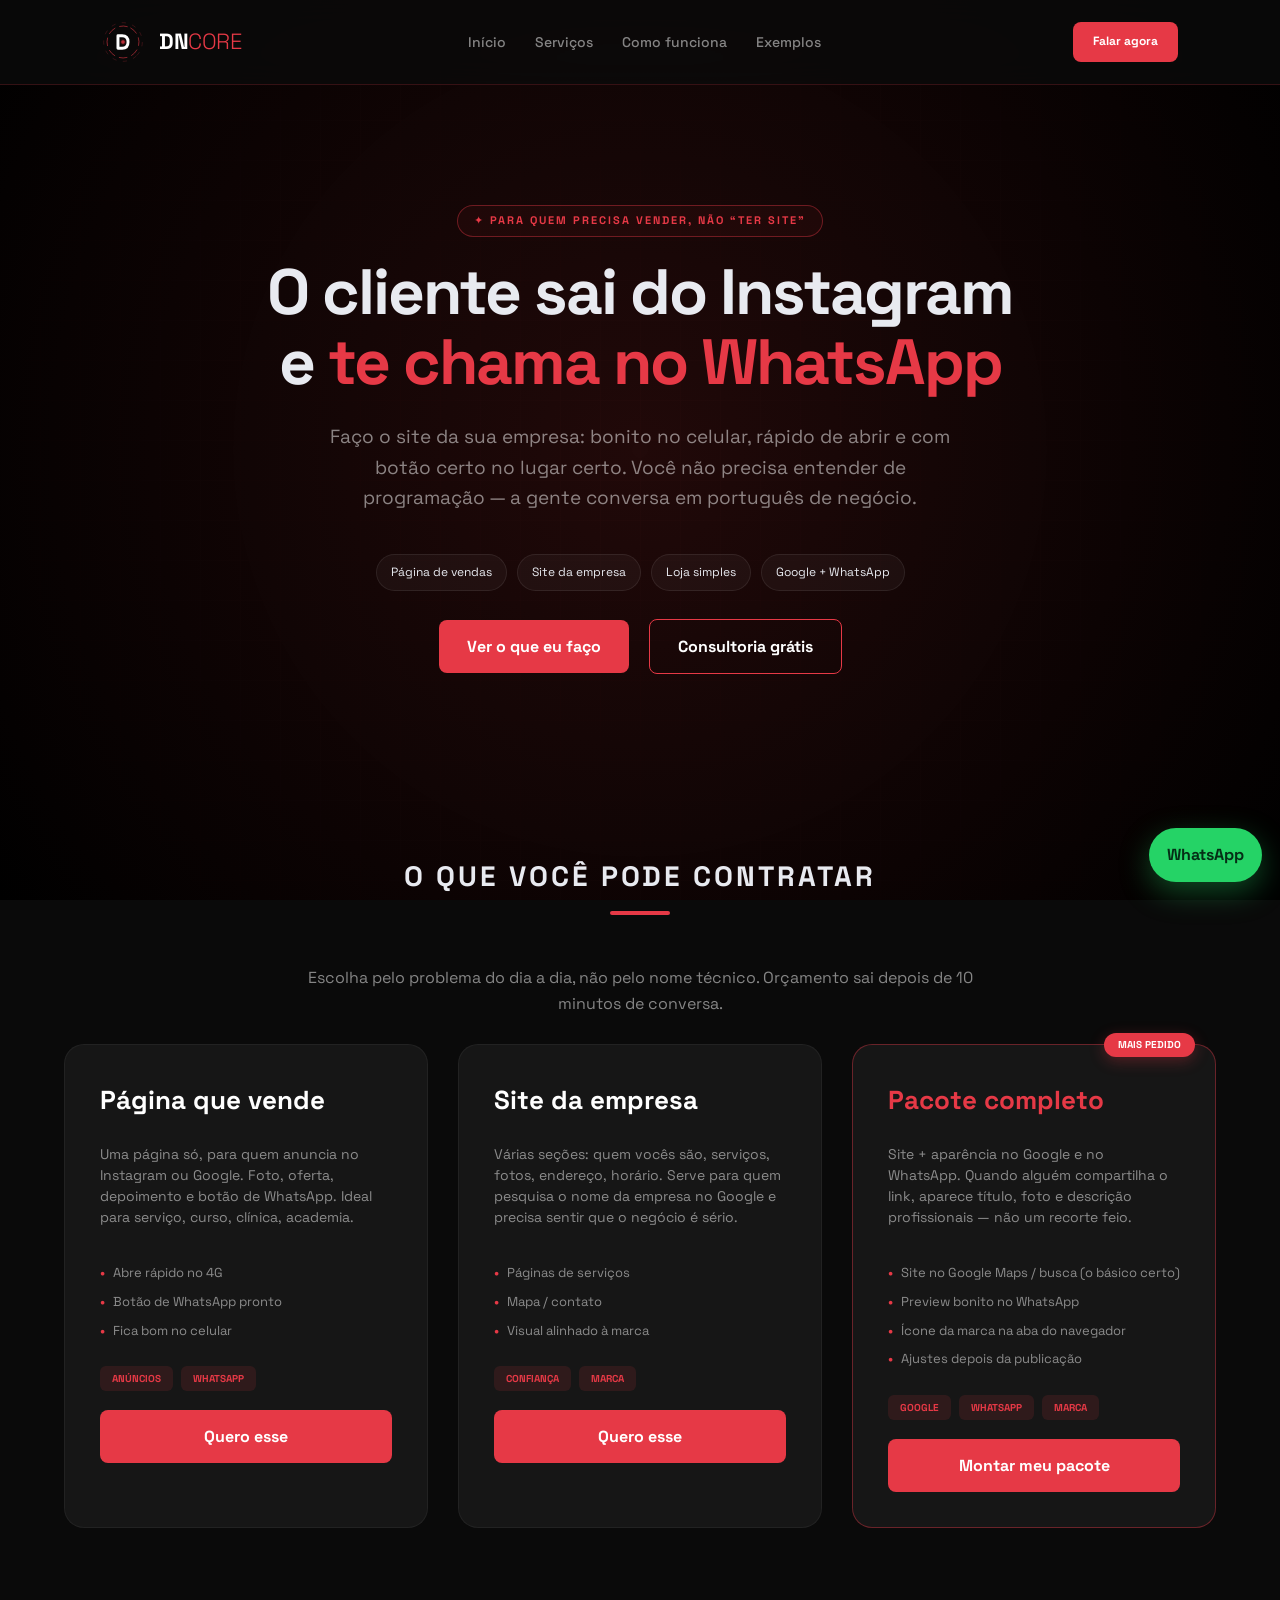
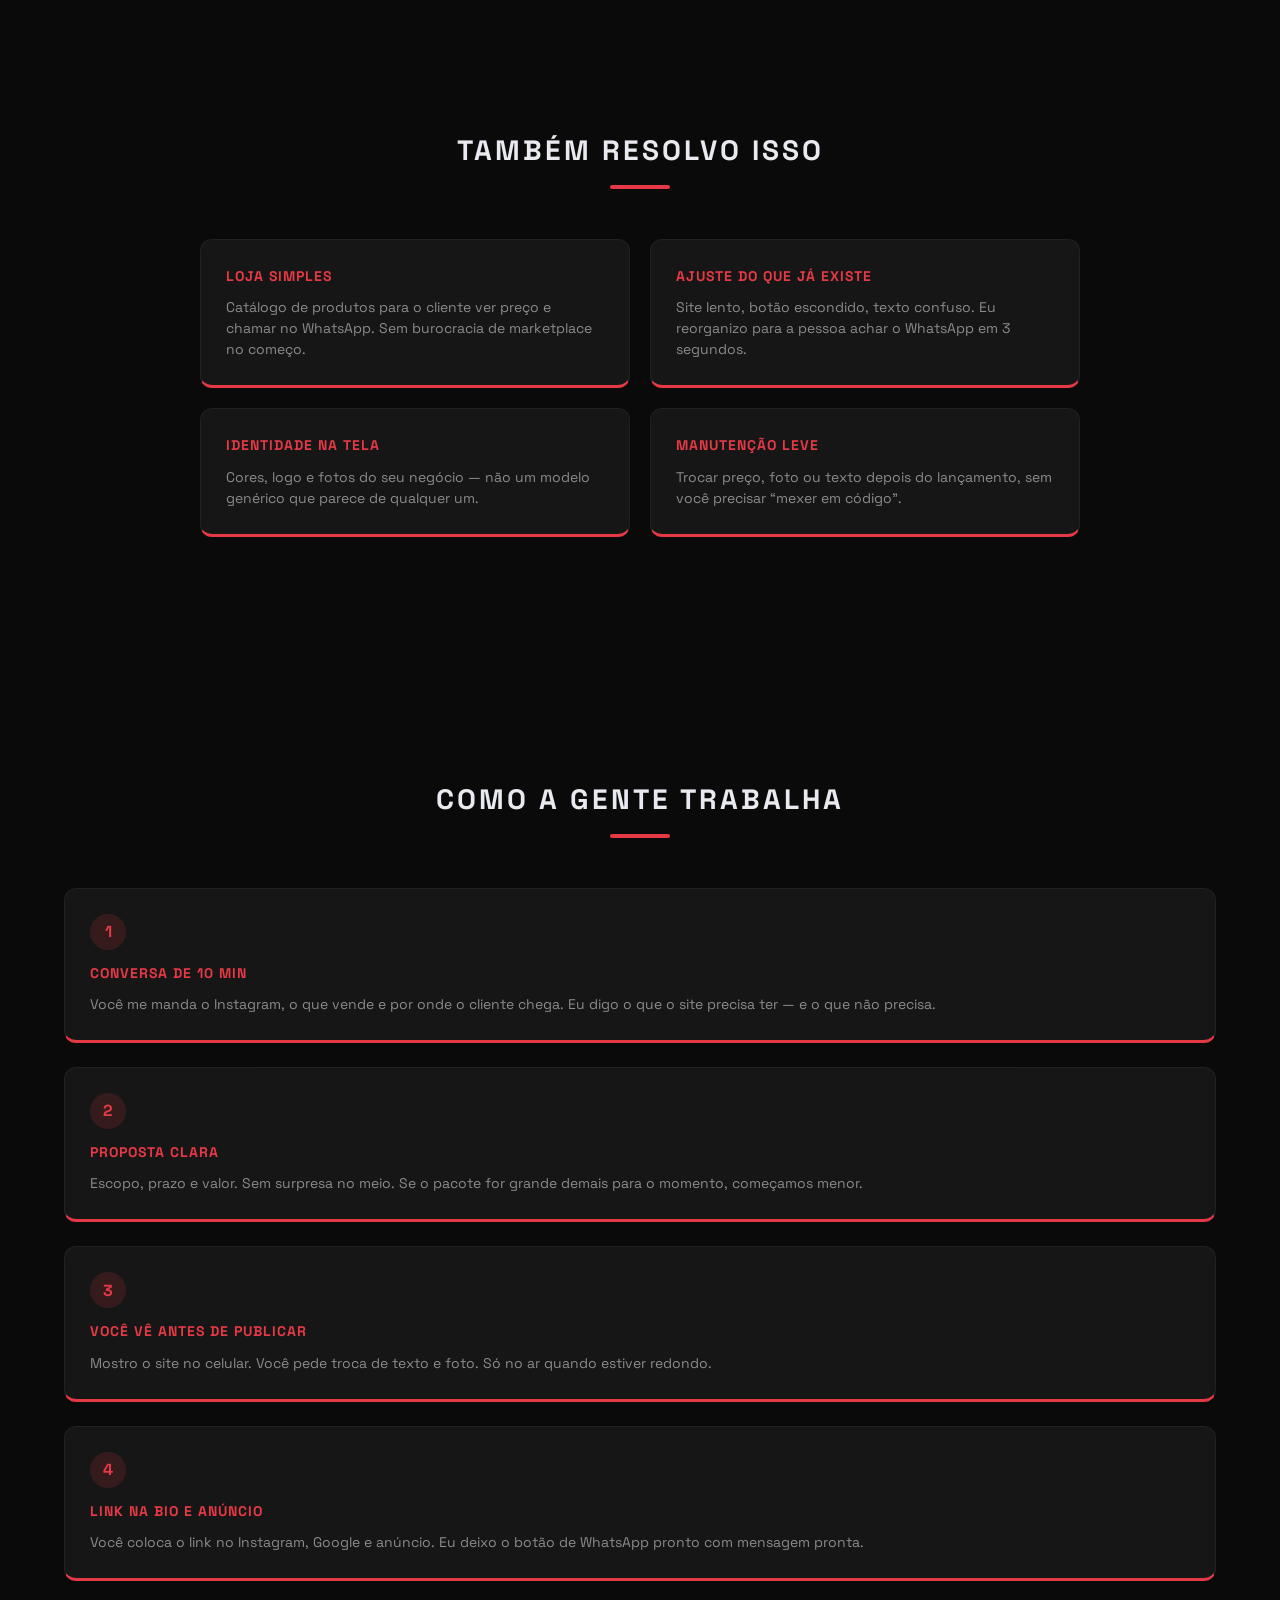
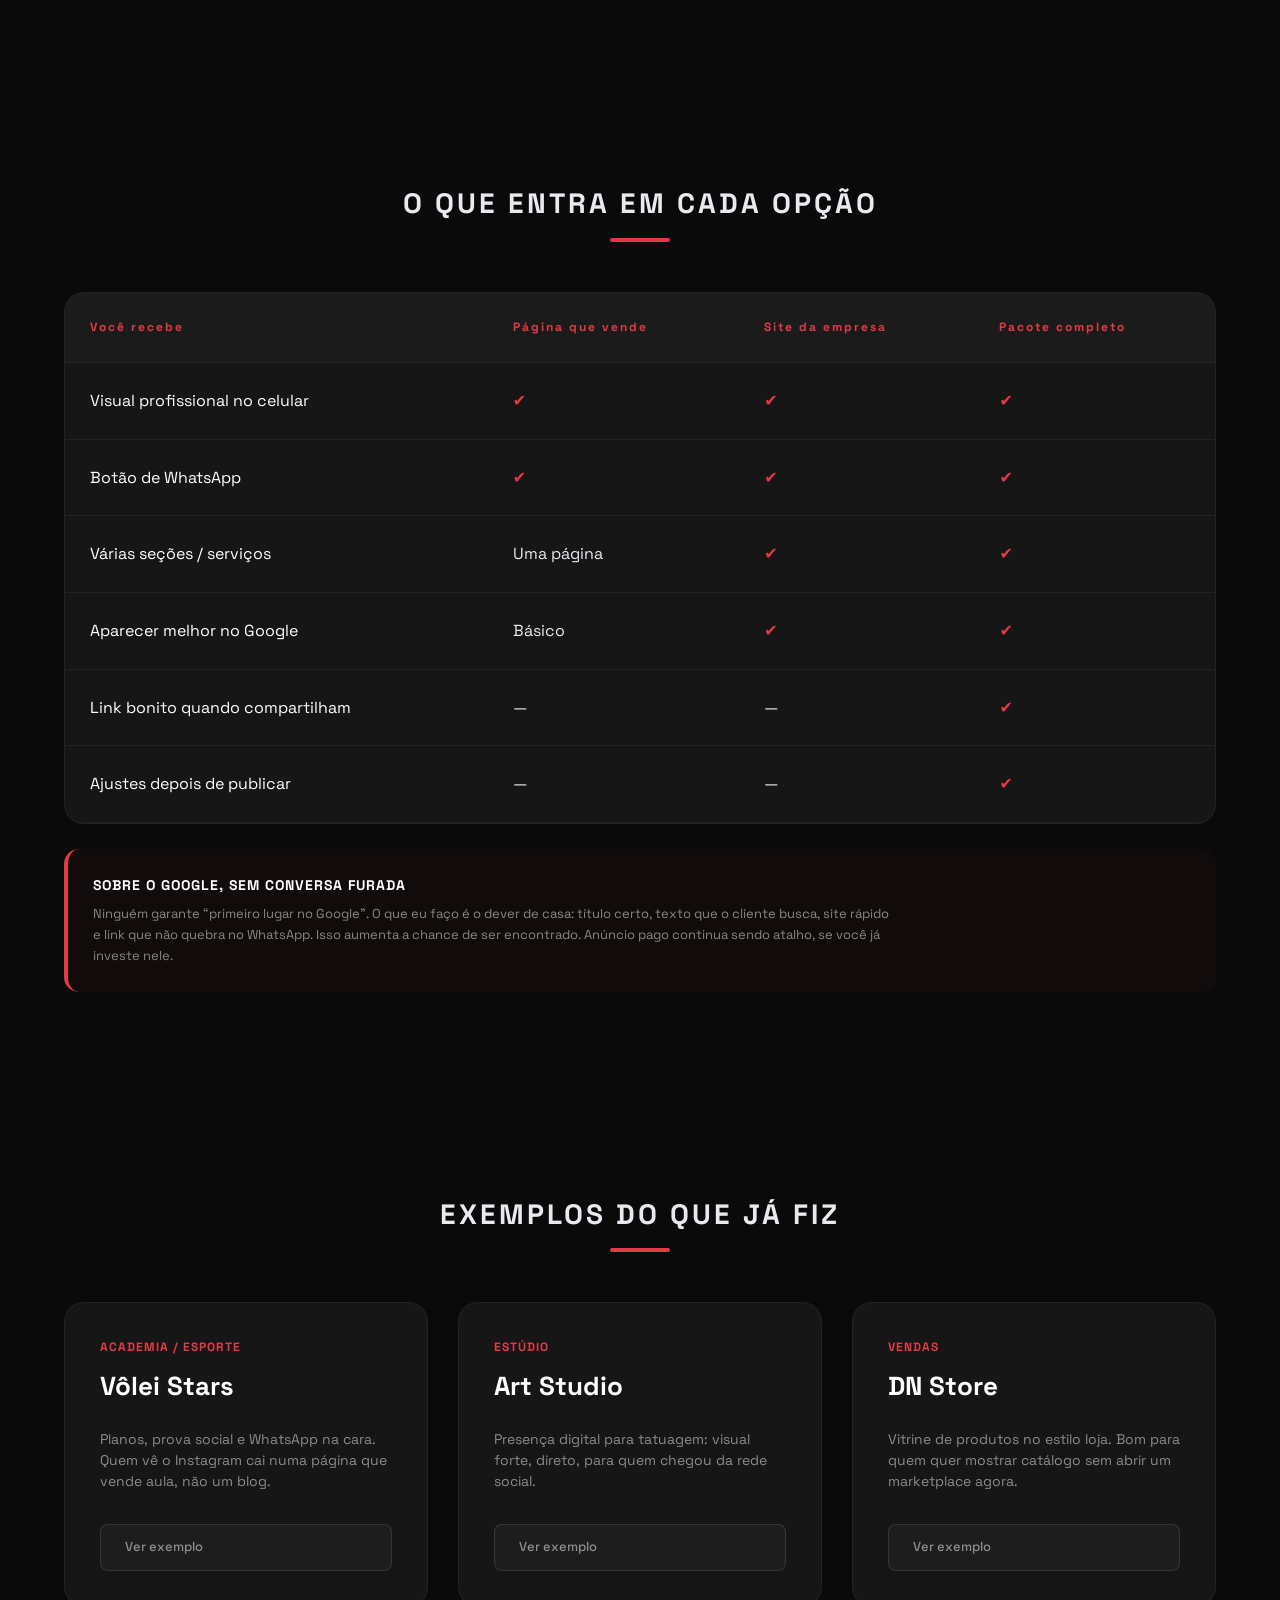
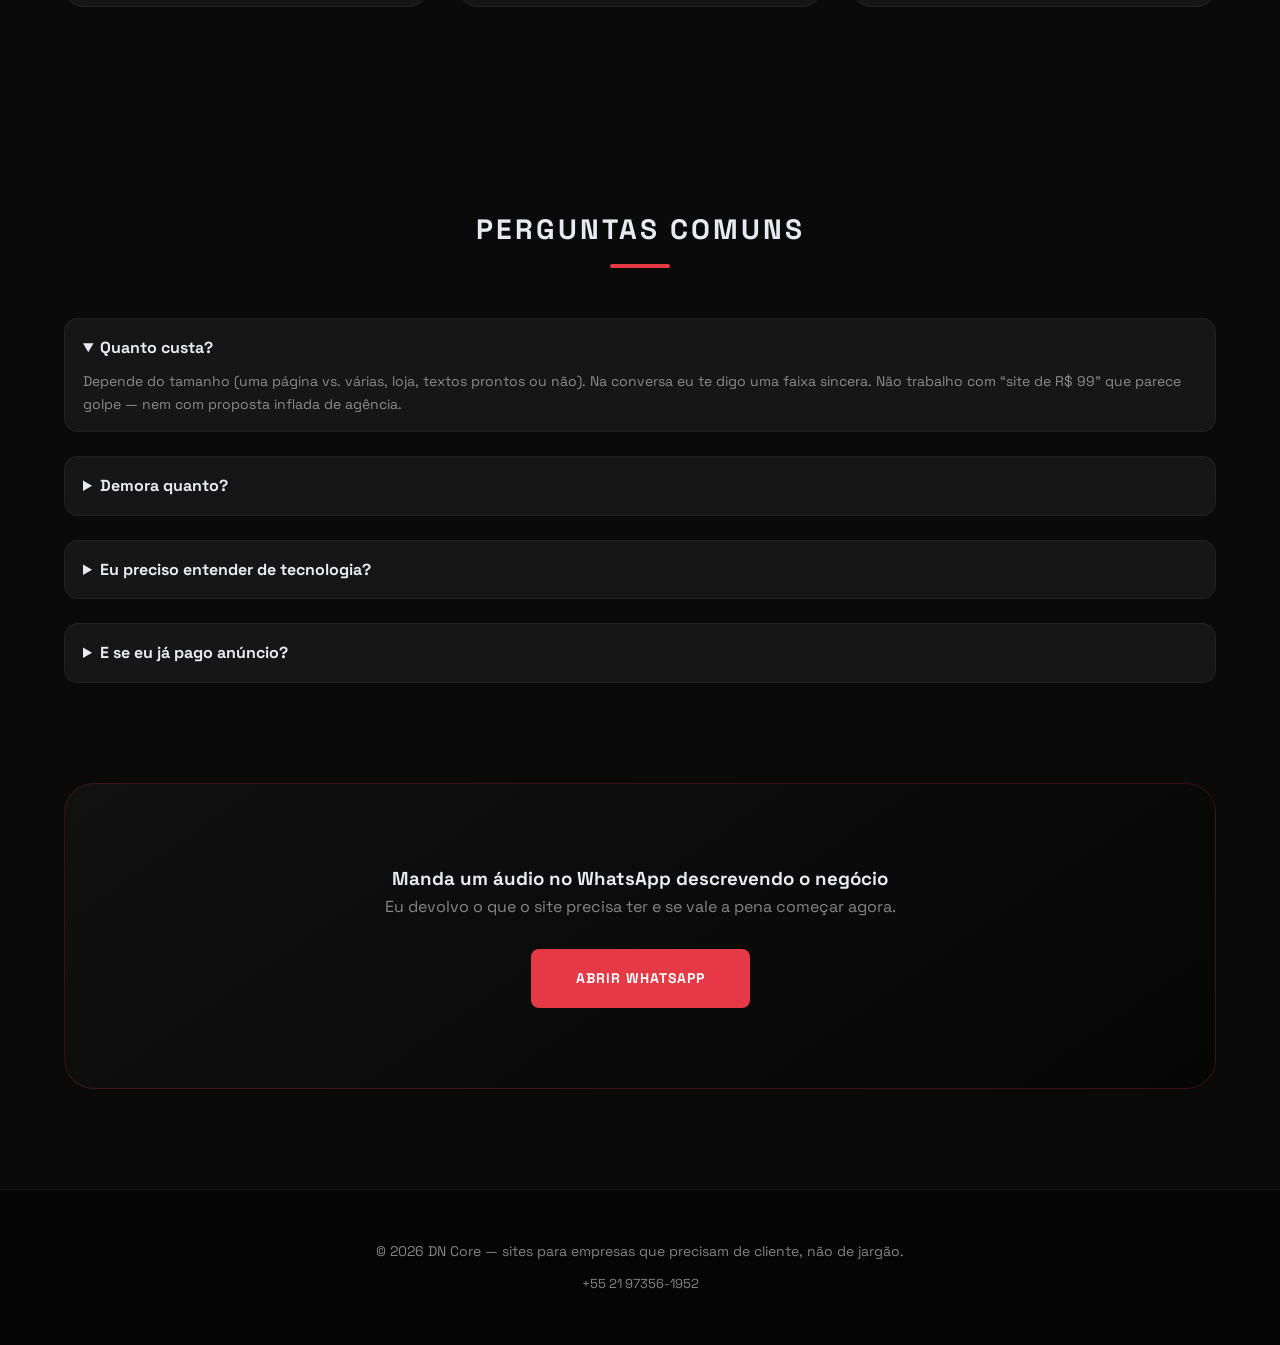
==== commit 60041179: "index.html" ====
--- a/index.html
+++ b/index.html
@@ -288,7 +288,6 @@
   <footer class="vs-footer">
     <p class="muted" style="font-size: 14px;">© 2026 DN Core — sites para empresas que precisam de cliente, não de jargão.</p>
     <div class="footer-links">
-      <a href="../recruiter/index.html">Versão para recrutadores</a>
       <a href="https://wa.me/5521973561952">+55 21 97356-1952</a>
     </div>
   </footer>
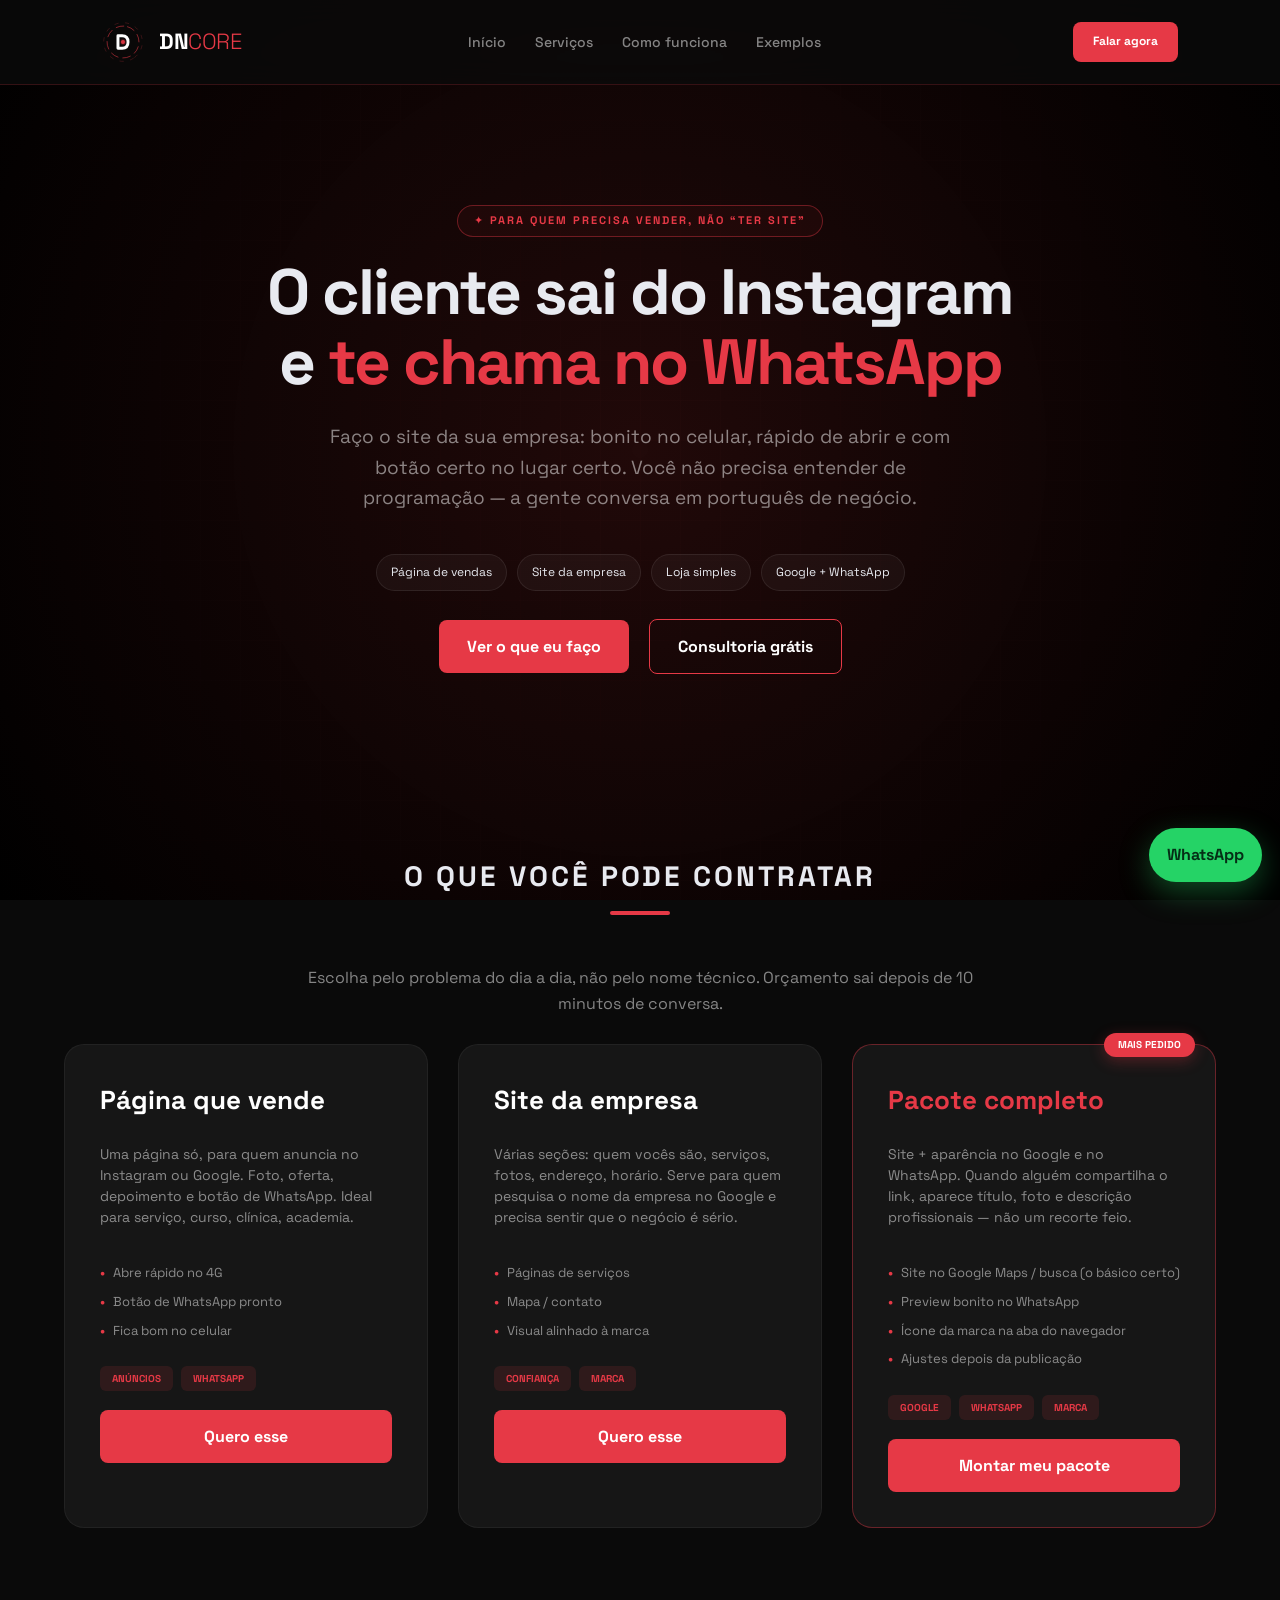
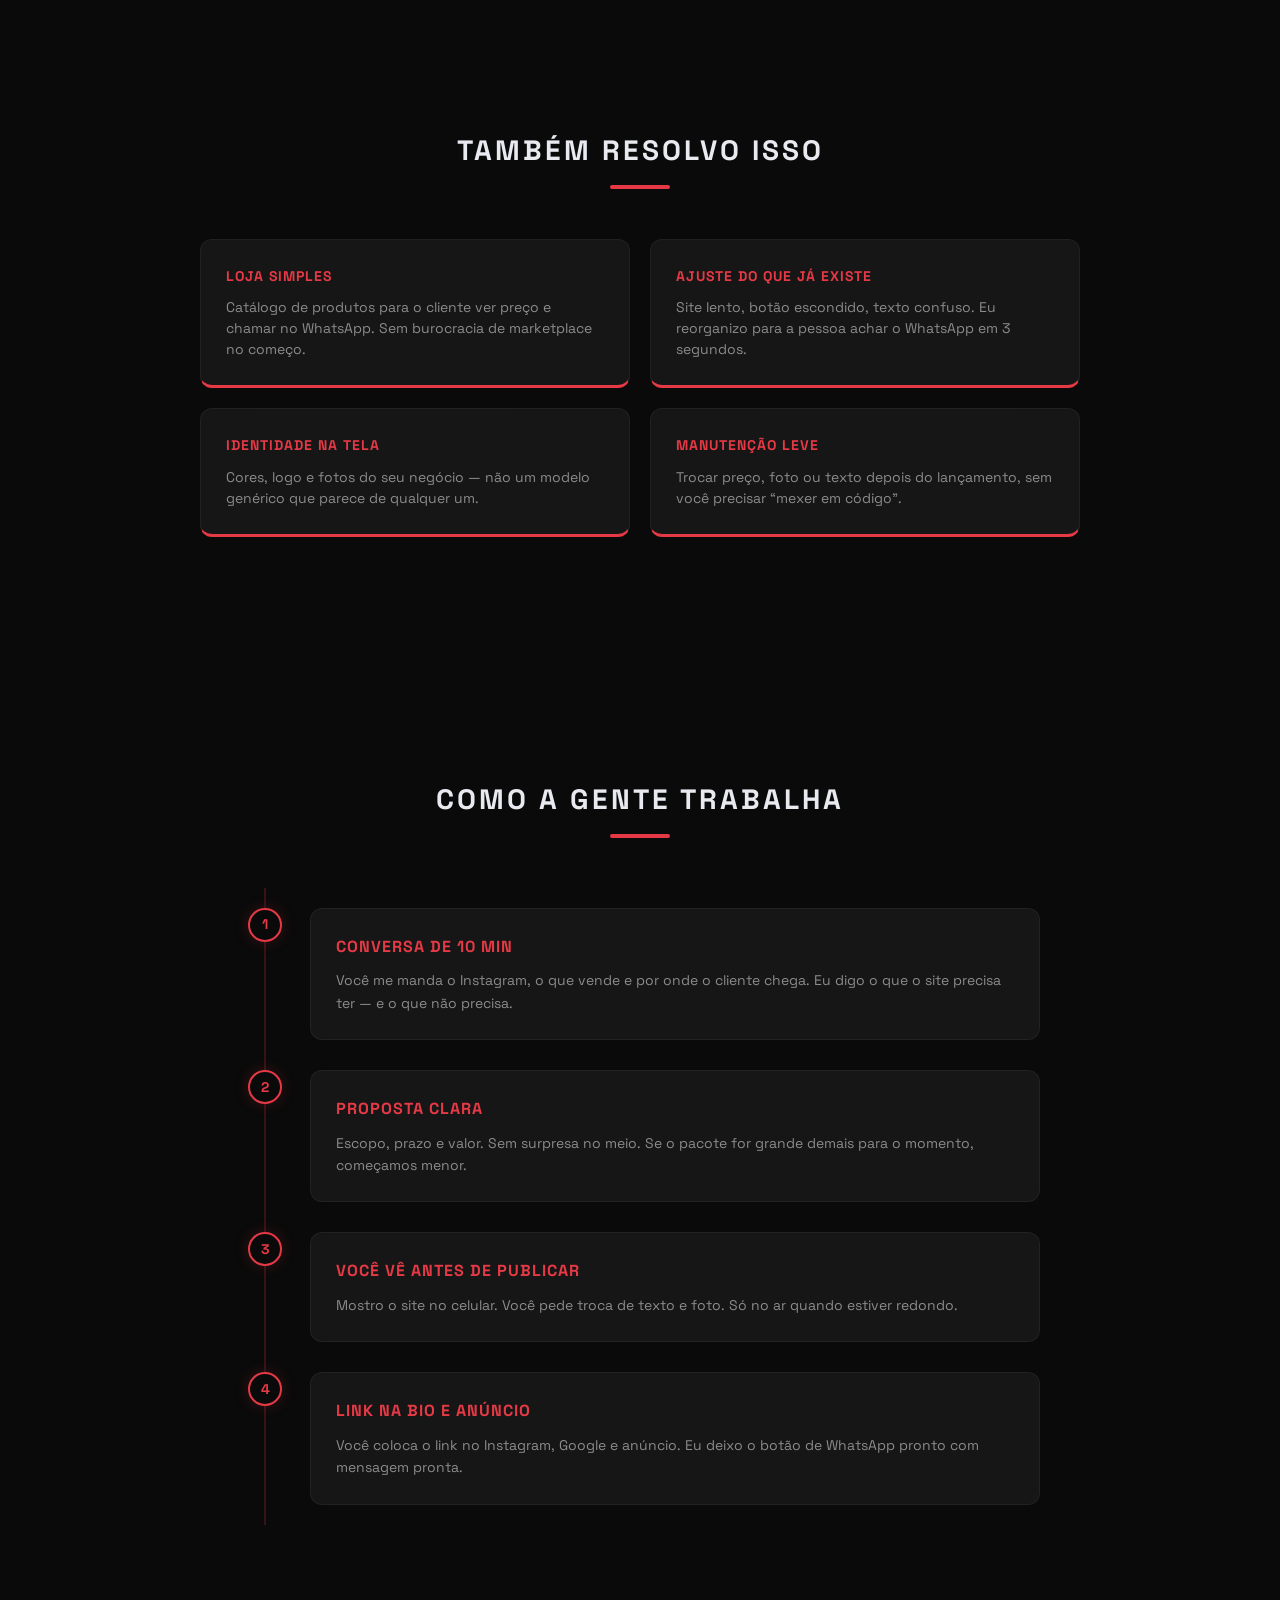
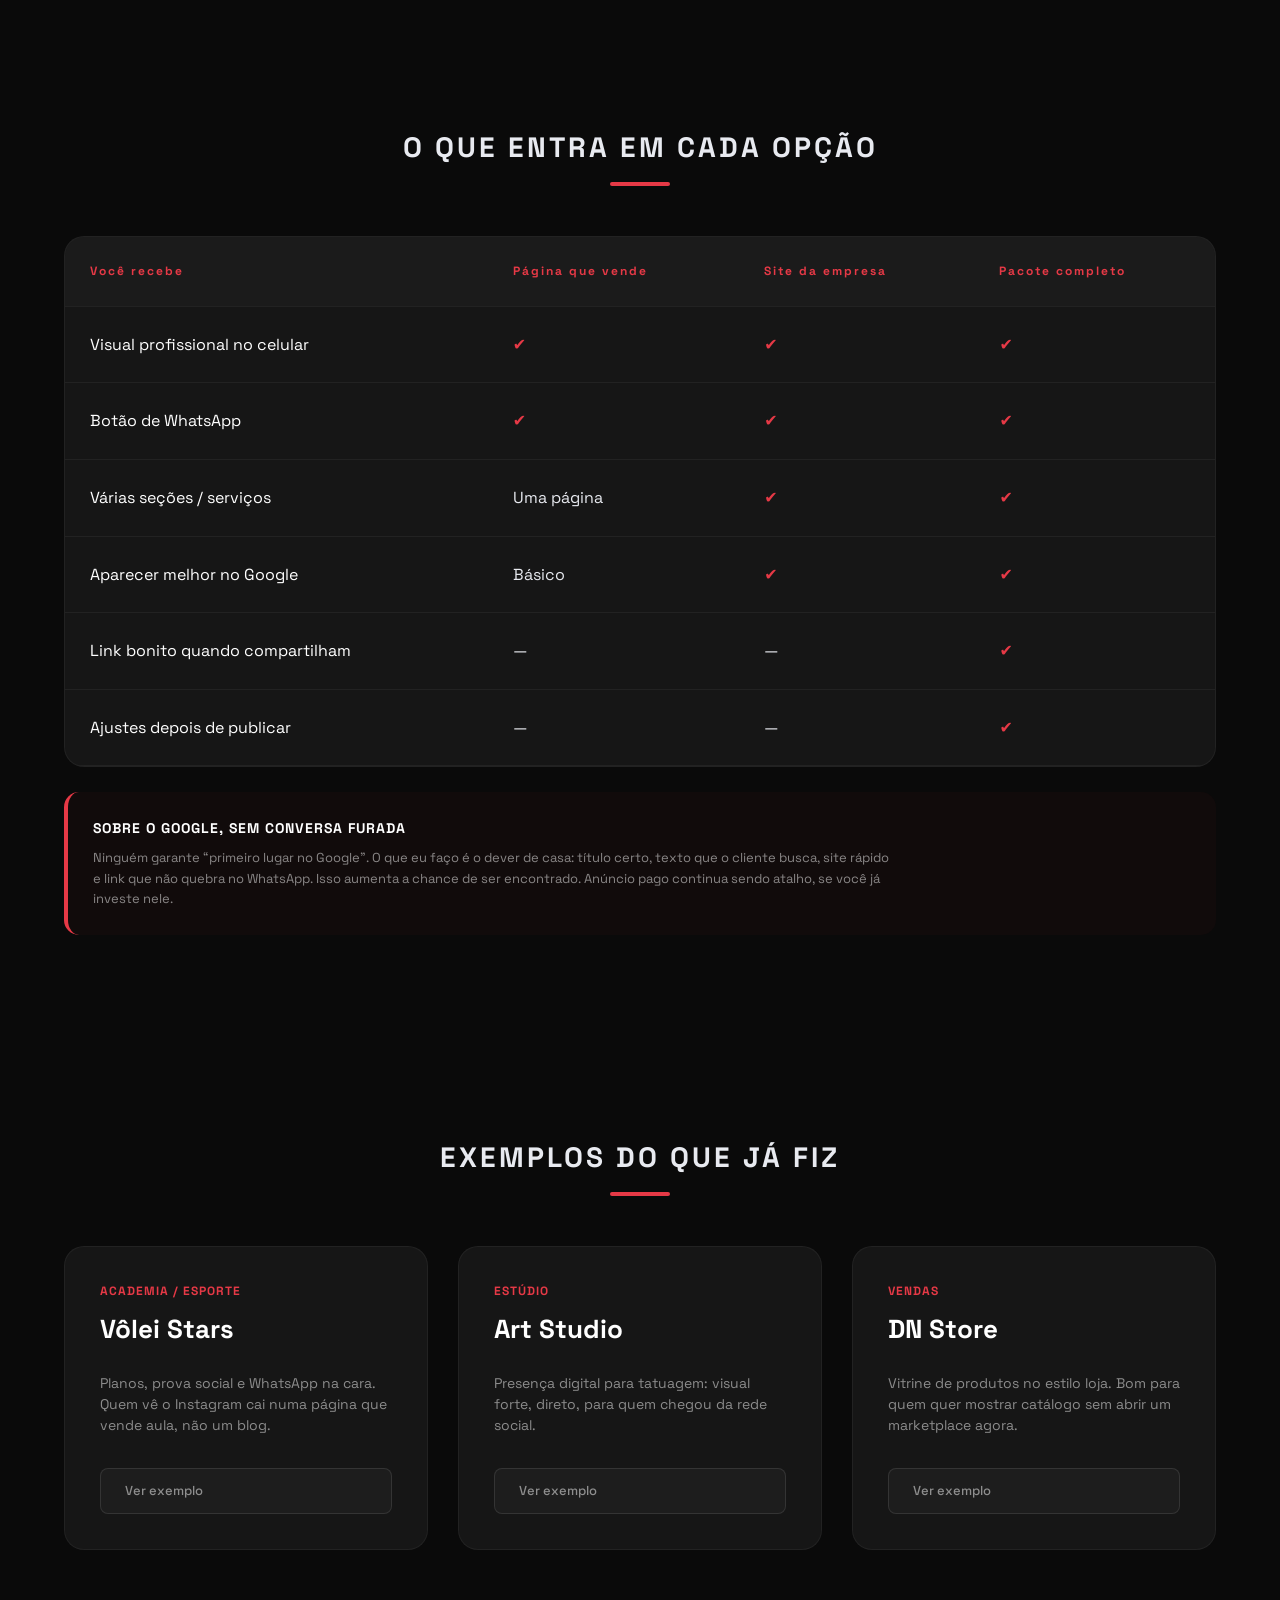
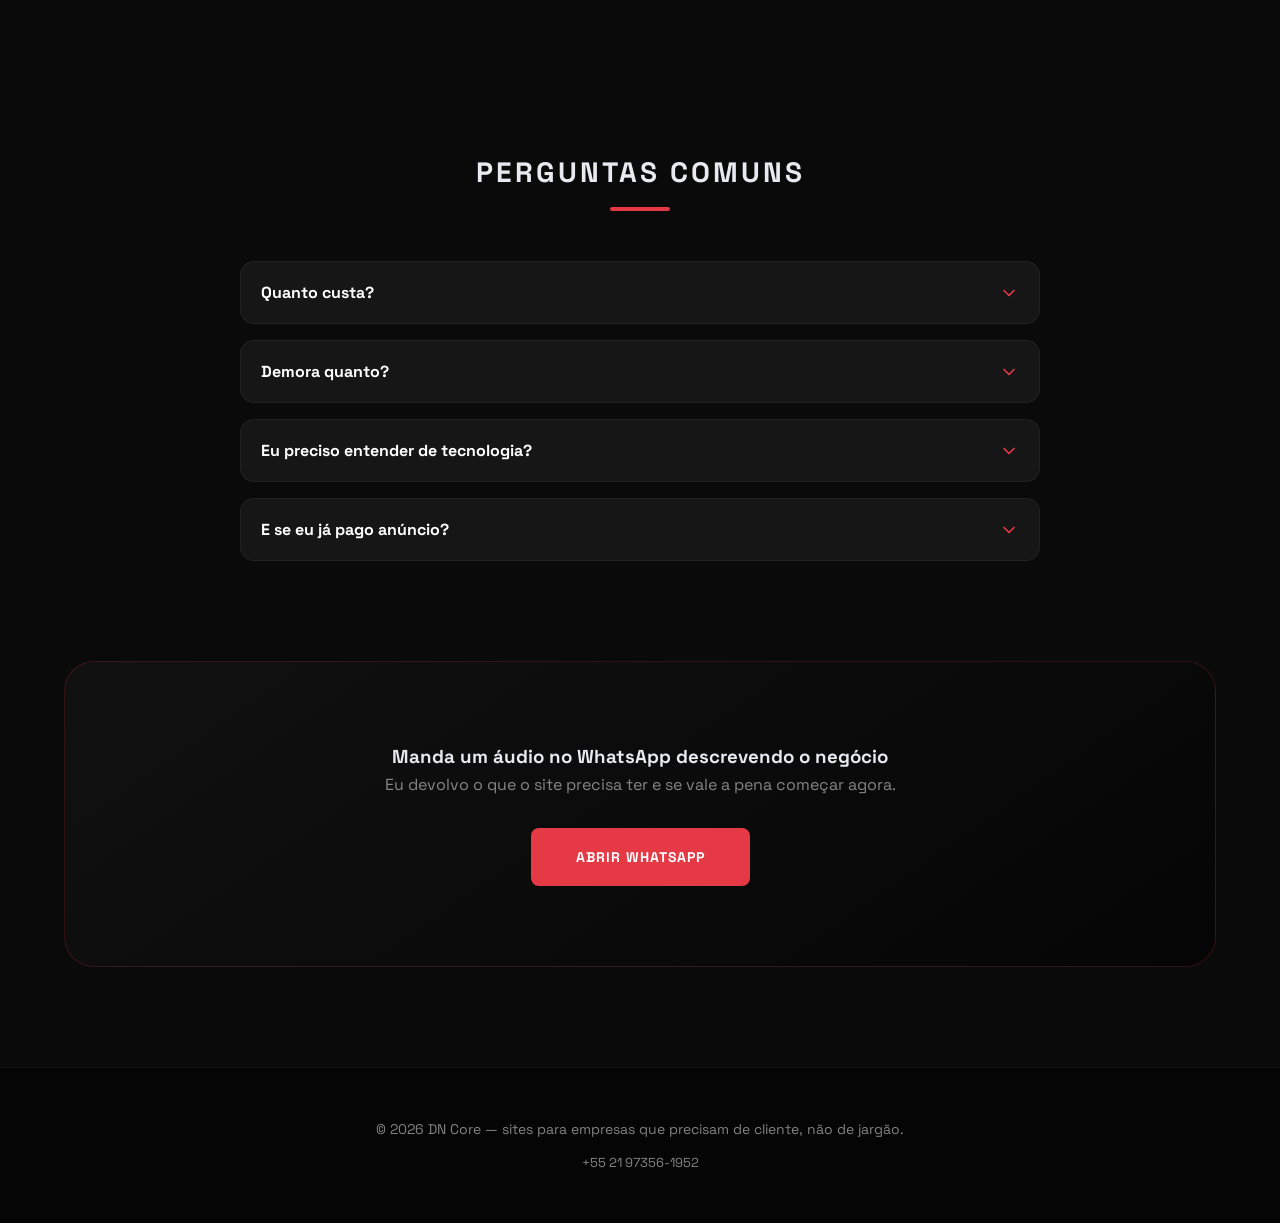
==== commit ee9f4a12: "feat: adiciona FAQ interativo e timeline" ====
--- a/index.html
+++ b/index.html
@@ -1,297 +1,329 @@
-<!DOCTYPE html>
-<html lang="pt-br">
-<head>
-  <meta charset="UTF-8">
-  <meta name="viewport" content="width=device-width, initial-scale=1.0">
-  <title>DN Core | Site, WhatsApp e presença no Google para o seu negócio</title>
-  <meta name="description" content="Sites para empresas: página de vendas, site da empresa, loja e ajustes para o Google e WhatsApp. Atendimento direto, sem enrolação.">
-  <meta name="author" content="DN Core">
-  <meta property="og:title" content="DN Core | Site profissional para empresas">
-  <meta property="og:description" content="Seu cliente clica no anúncio e cai num site que passa confiança e manda pro WhatsApp.">
-  <link rel="icon" type="image/svg+xml" href="favicon.svg">
-  <link href="https://fonts.googleapis.com/css2?family=Space+Grotesk:wght@300;500;700;800&display=swap" rel="stylesheet">
-  <link rel="stylesheet" href="style.css">
-</head>
-<body>
-<div class="bg-grid-overlay"></div>
-<div class="bg-animation"></div>
-
-<a class="wa-float" href="https://wa.me/5521973561952?text=Olá! Quero um site para minha empresa. Podemos conversar?">WhatsApp</a>
-
-<div class="vs-page">
-  <header class="vs-header">
-    <a href="#inicio" class="vs-logo-wrapper">
-      <svg class="vs-logo-svg" viewBox="0 0 100 100" fill="none" xmlns="http://www.w3.org/2000/svg">
-        <circle cx="50" cy="50" r="46" stroke="var(--primary-red)" stroke-width="1.5" stroke-dasharray="10 15" opacity="0.3">
-          <animateTransform attributeName="transform" type="rotate" from="0 50 50" to="360 50 50" dur="20s" repeatCount="indefinite" />
-        </circle>
-        <circle cx="50" cy="50" r="38" stroke="var(--primary-red)" stroke-width="2" stroke-dasharray="20 10" opacity="0.6">
-          <animateTransform attributeName="transform" type="rotate" from="360 50 50" to="0 50 50" dur="15s" repeatCount="indefinite" />
-        </circle>
-        <path d="M38 35V65M38 35H48C58 35 62 42 62 50C62 58 58 65 48 65H38" stroke="white" stroke-width="7" stroke-linecap="round" stroke-linejoin="round"/>
-        <circle cx="50" cy="50" r="4" fill="var(--primary-red)">
-          <animate attributeName="r" values="3;5;3" dur="2s" repeatCount="indefinite" />
-          <animate attributeName="opacity" values="0.5;1;0.5" dur="2s" repeatCount="indefinite" />
-        </circle>
-      </svg>
-      <div class="vs-logo-text">DN<span>CORE</span></div>
-    </a>
-    <nav class="vs-nav">
-      <a href="#inicio">Início</a>
-      <a href="#servicos">Serviços</a>
-      <a href="#como">Como funciona</a>
-      <a href="#exemplos">Exemplos</a>
-    </nav>
-    <a href="https://wa.me/5521973561952?text=Olá! Quero um orçamento para o site da minha empresa." class="btn-primary pulsing" style="font-size: 12px; padding: 10px 20px;">Falar agora</a>
-  </header>
-
-  <section class="vs-hero" id="inicio">
-    <div class="kicker">✦ PARA QUEM PRECISA VENDER, NÃO “TER SITE”</div>
-    <h1>O cliente sai do Instagram<br>e <span>te chama no WhatsApp</span></h1>
-    <p>Faço o site da sua empresa: bonito no celular, rápido de abrir e com botão certo no lugar certo. Você não precisa entender de programação — a gente conversa em português de negócio.</p>
-    <div class="scan-bar">
-      <span>Página de vendas</span>
-      <span>Site da empresa</span>
-      <span>Loja simples</span>
-      <span>Google + WhatsApp</span>
-    </div>
-    <div class="vs-hero-actions">
-      <a href="#servicos" class="btn-primary">Ver o que eu faço</a>
-      <a href="https://wa.me/5521973561952?text=Olá! Quero uma conversa rápida sobre um site para meu negócio." class="btn-primary btn-ghost">Consultoria grátis</a>
-    </div>
-  </section>
-
-  <section id="servicos">
-    <div class="section-title reveal">
-      <h2>O que você pode contratar</h2>
-      <div></div>
-    </div>
-    <p class="lead">Escolha pelo problema do dia a dia, não pelo nome técnico. Orçamento sai depois de 10 minutos de conversa.</p>
-    <div class="projects-grid">
-      <div class="project-card reveal">
-        <h3>Página que vende</h3>
-        <p class="card-desc">Uma página só, para quem anuncia no Instagram ou Google. Foto, oferta, depoimento e botão de WhatsApp. Ideal para serviço, curso, clínica, academia.</p>
-        <ul class="feature-list">
-          <li>Abre rápido no 4G</li>
-          <li>Botão de WhatsApp pronto</li>
-          <li>Fica bom no celular</li>
-        </ul>
-        <div style="margin-bottom: 20px;"><span class="tag">Anúncios</span><span class="tag">WhatsApp</span></div>
-        <a href="https://wa.me/5521973561952?text=Olá! Quero uma página de vendas (landing)." class="btn-primary" style="width:100%;">Quero esse</a>
-      </div>
-
-      <div class="project-card reveal">
-        <h3>Site da empresa</h3>
-        <p class="card-desc">Várias seções: quem vocês são, serviços, fotos, endereço, horário. Serve para quem pesquisa o nome da empresa no Google e precisa sentir que o negócio é sério.</p>
-        <ul class="feature-list">
-          <li>Páginas de serviços</li>
-          <li>Mapa / contato</li>
-          <li>Visual alinhado à marca</li>
-        </ul>
-        <div style="margin-bottom: 20px;"><span class="tag">Confiança</span><span class="tag">Marca</span></div>
-        <a href="https://wa.me/5521973561952?text=Olá! Preciso do site institucional da minha empresa." class="btn-primary" style="width:100%;">Quero esse</a>
-      </div>
-
-      <div class="project-card reveal" style="border-color: rgba(230, 57, 70, 0.4);">
-        <div class="badge-featured">MAIS PEDIDO</div>
-        <h3 style="color: var(--primary-red);">Pacote completo</h3>
-        <p class="card-desc">Site + aparência no Google e no WhatsApp. Quando alguém compartilha o link, aparece título, foto e descrição profissionais — não um recorte feio.</p>
-        <ul class="feature-list">
-          <li>Site no Google Maps / busca (o básico certo)</li>
-          <li>Preview bonito no WhatsApp</li>
-          <li>Ícone da marca na aba do navegador</li>
-          <li>Ajustes depois da publicação</li>
-        </ul>
-        <div style="margin-bottom: 20px;"><span class="tag">Google</span><span class="tag">WhatsApp</span><span class="tag">Marca</span></div>
-        <a href="https://wa.me/5521973561952?text=Olá! Quero o pacote completo de site + Google + WhatsApp." class="btn-primary" style="width:100%;">Montar meu pacote</a>
-      </div>
-    </div>
-  </section>
-
-  <section>
-    <div class="section-title reveal">
-      <h2>Também resolvo isso</h2>
-      <div></div>
-    </div>
-    <div class="specs">
-      <div class="spec-item reveal">
-        <h4>Loja simples</h4>
-        <p>Catálogo de produtos para o cliente ver preço e chamar no WhatsApp. Sem burocracia de marketplace no começo.</p>
-      </div>
-      <div class="spec-item reveal">
-        <h4>Ajuste do que já existe</h4>
-        <p>Site lento, botão escondido, texto confuso. Eu reorganizo para a pessoa achar o WhatsApp em 3 segundos.</p>
-      </div>
-      <div class="spec-item reveal">
-        <h4>Identidade na tela</h4>
-        <p>Cores, logo e fotos do seu negócio — não um modelo genérico que parece de qualquer um.</p>
-      </div>
-      <div class="spec-item reveal">
-        <h4>Manutenção leve</h4>
-        <p>Trocar preço, foto ou texto depois do lançamento, sem você precisar “mexer em código”.</p>
-      </div>
-    </div>
-  </section>
-
-  <section class="reveal" id="como">
-    <div class="section-title">
-      <h2>Como a gente trabalha</h2>
-      <div></div>
-    </div>
-    <div class="steps-grid">
-      <div class="spec-item">
-        <div class="step-num">1</div>
-        <h4>Conversa de 10 min</h4>
-        <p>Você me manda o Instagram, o que vende e por onde o cliente chega. Eu digo o que o site precisa ter — e o que não precisa.</p>
-      </div>
-      <div class="spec-item">
-        <div class="step-num">2</div>
-        <h4>Proposta clara</h4>
-        <p>Escopo, prazo e valor. Sem surpresa no meio. Se o pacote for grande demais para o momento, começamos menor.</p>
-      </div>
-      <div class="spec-item">
-        <div class="step-num">3</div>
-        <h4>Você vê antes de publicar</h4>
-        <p>Mostro o site no celular. Você pede troca de texto e foto. Só no ar quando estiver redondo.</p>
-      </div>
-      <div class="spec-item">
-        <div class="step-num">4</div>
-        <h4>Link na bio e anúncio</h4>
-        <p>Você coloca o link no Instagram, Google e anúncio. Eu deixo o botão de WhatsApp pronto com mensagem pronta.</p>
-      </div>
-    </div>
-  </section>
-
-  <section class="reveal" id="comparativo">
-    <div class="section-title">
-      <h2>O que entra em cada opção</h2>
-      <div></div>
-    </div>
-    <div class="table-wrapper">
-      <table class="vs-table">
-        <thead>
-          <tr>
-            <th>Você recebe</th>
-            <th>Página que vende</th>
-            <th>Site da empresa</th>
-            <th>Pacote completo</th>
-          </tr>
-        </thead>
-        <tbody>
-          <tr>
-            <td>Visual profissional no celular</td>
-            <td class="ok">✔</td>
-            <td class="ok">✔</td>
-            <td class="ok">✔</td>
-          </tr>
-          <tr>
-            <td>Botão de WhatsApp</td>
-            <td class="ok">✔</td>
-            <td class="ok">✔</td>
-            <td class="ok">✔</td>
-          </tr>
-          <tr>
-            <td>Várias seções / serviços</td>
-            <td>Uma página</td>
-            <td class="ok">✔</td>
-            <td class="ok">✔</td>
-          </tr>
-          <tr>
-            <td>Aparecer melhor no Google</td>
-            <td>Básico</td>
-            <td class="ok">✔</td>
-            <td class="ok">✔</td>
-          </tr>
-          <tr>
-            <td>Link bonito quando compartilham</td>
-            <td>—</td>
-            <td>—</td>
-            <td class="ok">✔</td>
-          </tr>
-          <tr>
-            <td>Ajustes depois de publicar</td>
-            <td>—</td>
-            <td>—</td>
-            <td class="ok">✔</td>
-          </tr>
-        </tbody>
-      </table>
-    </div>
-    <div class="seo-box">
-      <h4 style="font-size: 14px; color: #fff; margin-bottom: 8px; text-transform: uppercase; letter-spacing: 1px;">Sobre o Google, sem conversa furada</h4>
-      <p style="font-size: 13px; color: var(--text-dim); line-height: 1.6; max-width: 800px;">
-        Ninguém garante “primeiro lugar no Google”. O que eu faço é o dever de casa: título certo, texto que o cliente busca, site rápido e link que não quebra no WhatsApp. Isso aumenta a chance de ser encontrado. Anúncio pago continua sendo atalho, se você já investe nele.
-      </p>
-    </div>
-  </section>
-
-  <section id="exemplos">
-    <div class="section-title reveal">
-      <h2>Exemplos do que já fiz</h2>
-      <div></div>
-    </div>
-    <div class="projects-grid">
-      <div class="project-card reveal">
-        <div class="role">Academia / esporte</div>
-        <h3>Vôlei Stars</h3>
-        <p class="card-desc">Planos, prova social e WhatsApp na cara. Quem vê o Instagram cai numa página que vende aula, não um blog.</p>
-        <a href="https://eudann.github.io/Volei-Stars-V2/" class="btn-example" target="_blank" rel="noopener">Ver exemplo</a>
-      </div>
-      <div class="project-card reveal">
-        <div class="role">Estúdio</div>
-        <h3>Art Studio</h3>
-        <p class="card-desc">Presença digital para tatuagem: visual forte, direto, para quem chegou da rede social.</p>
-        <a href="https://art-studio-core.vercel.app/" class="btn-example" target="_blank" rel="noopener">Ver exemplo</a>
-      </div>
-      <div class="project-card reveal">
-        <div class="role">Vendas</div>
-        <h3>DN Store</h3>
-        <p class="card-desc">Vitrine de produtos no estilo loja. Bom para quem quer mostrar catálogo sem abrir um marketplace agora.</p>
-        <a href="https://dn-store-8grw.vercel.app/" class="btn-example" target="_blank" rel="noopener">Ver exemplo</a>
-      </div>
-    </div>
-  </section>
-
-  <section class="faq reveal">
-    <div class="section-title">
-      <h2>Perguntas comuns</h2>
-      <div></div>
-    </div>
-    <div class="faq-grid">
-      <details open>
-        <summary>Quanto custa?</summary>
-        <p>Depende do tamanho (uma página vs. várias, loja, textos prontos ou não). Na conversa eu te digo uma faixa sincera. Não trabalho com “site de R$ 99” que parece golpe — nem com proposta inflada de agência.</p>
-      </details>
-      <details>
-        <summary>Demora quanto?</summary>
-        <p>Página simples: dias, não meses. Site maior: combinamos prazo na proposta. O que mais atrasa é foto e texto — se você já tem Instagram organizado, anda rápido.</p>
-      </details>
-      <details>
-        <summary>Eu preciso entender de tecnologia?</summary>
-        <p>Não. Você manda logo, fotos e o que oferece. Eu cuido do resto e te entrego o link para colar na bio.</p>
-      </details>
-      <details>
-        <summary>E se eu já pago anúncio?</summary>
-        <p>Melhor ainda. Página lenta ou feia queima dinheiro de anúncio. O site vira o chão da loja: o clique chega e o WhatsApp dispara.</p>
-      </details>
-    </div>
-  </section>
-
-  <section class="reveal" style="padding-top: 0;">
-    <div class="vs-cta-card">
-      <h3>Manda um áudio no WhatsApp descrevendo o negócio</h3>
-      <p style="margin-bottom: 30px; color: var(--text-dim);">Eu devolvo o que o site precisa ter e se vale a pena começar agora.</p>
-      <a href="https://wa.me/5521973561952?text=Olá! Quero apresentar meu negócio e ver se um site faz sentido agora." class="btn-primary" style="padding: 18px 45px; text-transform: uppercase; letter-spacing: 1px; font-size: 14px;">Abrir WhatsApp</a>
-    </div>
-  </section>
-
-  <footer class="vs-footer">
-    <p class="muted" style="font-size: 14px;">© 2026 DN Core — sites para empresas que precisam de cliente, não de jargão.</p>
-    <div class="footer-links">
-      <a href="https://wa.me/5521973561952">+55 21 97356-1952</a>
-    </div>
-  </footer>
-</div>
-<script src="script.js"></script>
-</body>
-</html>
+<!DOCTYPE html>
+<html lang="pt-br">
+<head>
+  <meta charset="UTF-8">
+  <meta name="viewport" content="width=device-width, initial-scale=1.0">
+  <title>DN Core | Site, WhatsApp e presença no Google para o seu negócio</title>
+  <meta name="description" content="Sites para empresas: página de vendas, site da empresa, loja e ajustes para o Google e WhatsApp. Atendimento direto, sem enrolação.">
+  <meta name="author" content="DN Core">
+  <meta property="og:title" content="DN Core | Site profissional para empresas">
+  <meta property="og:description" content="Seu cliente clica no anúncio e cai num site que passa confiança e manda pro WhatsApp.">
+  <link rel="icon" type="image/svg+xml" href="favicon.svg">
+  <link href="https://fonts.googleapis.com/css2?family=Space+Grotesk:wght@300;500;700;800&display=swap" rel="stylesheet">
+  <link rel="stylesheet" href="style.css">
+</head>
+<body>
+<div class="bg-grid-overlay"></div>
+<div class="bg-animation"></div>
+
+<a class="wa-float" href="https://wa.me/5521973561952?text=Olá! Quero um site para minha empresa. Podemos conversar?">WhatsApp</a>
+
+<div class="vs-page">
+  <header class="vs-header">
+    <a href="#inicio" class="vs-logo-wrapper">
+      <svg class="vs-logo-svg" viewBox="0 0 100 100" fill="none" xmlns="http://www.w3.org/2000/svg">
+        <circle cx="50" cy="50" r="46" stroke="var(--primary-red)" stroke-width="1.5" stroke-dasharray="10 15" opacity="0.3">
+          <animateTransform attributeName="transform" type="rotate" from="0 50 50" to="360 50 50" dur="20s" repeatCount="indefinite" />
+        </circle>
+        <circle cx="50" cy="50" r="38" stroke="var(--primary-red)" stroke-width="2" stroke-dasharray="20 10" opacity="0.6">
+          <animateTransform attributeName="transform" type="rotate" from="360 50 50" to="0 50 50" dur="15s" repeatCount="indefinite" />
+        </circle>
+        <path d="M38 35V65M38 35H48C58 35 62 42 62 50C62 58 58 65 48 65H38" stroke="white" stroke-width="7" stroke-linecap="round" stroke-linejoin="round"/>
+        <circle cx="50" cy="50" r="4" fill="var(--primary-red)">
+          <animate attributeName="r" values="3;5;3" dur="2s" repeatCount="indefinite" />
+          <animate attributeName="opacity" values="0.5;1;0.5" dur="2s" repeatCount="indefinite" />
+        </circle>
+      </svg>
+      <div class="vs-logo-text">DN<span>CORE</span></div>
+    </a>
+    <nav class="vs-nav">
+      <a href="#inicio">Início</a>
+      <a href="#servicos">Serviços</a>
+      <a href="#como">Como funciona</a>
+      <a href="#exemplos">Exemplos</a>
+    </nav>
+    <a href="https://wa.me/5521973561952?text=Olá! Quero um orçamento para o site da minha empresa." class="btn-primary pulsing" style="font-size: 12px; padding: 10px 20px;">Falar agora</a>
+  </header>
+
+  <section class="vs-hero" id="inicio">
+    <div class="kicker">✦ PARA QUEM PRECISA VENDER, NÃO “TER SITE”</div>
+    <h1>O cliente sai do Instagram<br>e <span>te chama no WhatsApp</span></h1>
+    <p>Faço o site da sua empresa: bonito no celular, rápido de abrir e com botão certo no lugar certo. Você não precisa entender de programação — a gente conversa em português de negócio.</p>
+    <div class="scan-bar">
+      <span>Página de vendas</span>
+      <span>Site da empresa</span>
+      <span>Loja simples</span>
+      <span>Google + WhatsApp</span>
+    </div>
+    <div class="vs-hero-actions">
+      <a href="#servicos" class="btn-primary">Ver o que eu faço</a>
+      <a href="https://wa.me/5521973561952?text=Olá! Quero uma conversa rápida sobre um site para meu negócio." class="btn-primary btn-ghost">Consultoria grátis</a>
+    </div>
+  </section>
+
+  <section id="servicos">
+    <div class="section-title reveal">
+      <h2>O que você pode contratar</h2>
+      <div></div>
+    </div>
+    <p class="lead">Escolha pelo problema do dia a dia, não pelo nome técnico. Orçamento sai depois de 10 minutos de conversa.</p>
+    <div class="projects-grid">
+      <div class="project-card reveal">
+        <h3>Página que vende</h3>
+        <p class="card-desc">Uma página só, para quem anuncia no Instagram ou Google. Foto, oferta, depoimento e botão de WhatsApp. Ideal para serviço, curso, clínica, academia.</p>
+        <ul class="feature-list">
+          <li>Abre rápido no 4G</li>
+          <li>Botão de WhatsApp pronto</li>
+          <li>Fica bom no celular</li>
+        </ul>
+        <div style="margin-bottom: 20px;"><span class="tag">Anúncios</span><span class="tag">WhatsApp</span></div>
+        <a href="https://wa.me/5521973561952?text=Olá! Quero uma página de vendas (landing)." class="btn-primary" style="width:100%;">Quero esse</a>
+      </div>
+
+      <div class="project-card reveal">
+        <h3>Site da empresa</h3>
+        <p class="card-desc">Várias seções: quem vocês são, serviços, fotos, endereço, horário. Serve para quem pesquisa o nome da empresa no Google e precisa sentir que o negócio é sério.</p>
+        <ul class="feature-list">
+          <li>Páginas de serviços</li>
+          <li>Mapa / contato</li>
+          <li>Visual alinhado à marca</li>
+        </ul>
+        <div style="margin-bottom: 20px;"><span class="tag">Confiança</span><span class="tag">Marca</span></div>
+        <a href="https://wa.me/5521973561952?text=Olá! Preciso do site institucional da minha empresa." class="btn-primary" style="width:100%;">Quero esse</a>
+      </div>
+
+      <div class="project-card reveal" style="border-color: rgba(230, 57, 70, 0.4);">
+        <div class="badge-featured">MAIS PEDIDO</div>
+        <h3 style="color: var(--primary-red);">Pacote completo</h3>
+        <p class="card-desc">Site + aparência no Google e no WhatsApp. Quando alguém compartilha o link, aparece título, foto e descrição profissionais — não um recorte feio.</p>
+        <ul class="feature-list">
+          <li>Site no Google Maps / busca (o básico certo)</li>
+          <li>Preview bonito no WhatsApp</li>
+          <li>Ícone da marca na aba do navegador</li>
+          <li>Ajustes depois da publicação</li>
+        </ul>
+        <div style="margin-bottom: 20px;"><span class="tag">Google</span><span class="tag">WhatsApp</span><span class="tag">Marca</span></div>
+        <a href="https://wa.me/5521973561952?text=Olá! Quero o pacote completo de site + Google + WhatsApp." class="btn-primary" style="width:100%;">Montar meu pacote</a>
+      </div>
+    </div>
+  </section>
+
+  <section>
+    <div class="section-title reveal">
+      <h2>Também resolvo isso</h2>
+      <div></div>
+    </div>
+    <div class="specs">
+      <div class="spec-item reveal">
+        <h4>Loja simples</h4>
+        <p>Catálogo de produtos para o cliente ver preço e chamar no WhatsApp. Sem burocracia de marketplace no começo.</p>
+      </div>
+      <div class="spec-item reveal">
+        <h4>Ajuste do que já existe</h4>
+        <p>Site lento, botão escondido, texto confuso. Eu reorganizo para a pessoa achar o WhatsApp em 3 segundos.</p>
+      </div>
+      <div class="spec-item reveal">
+        <h4>Identidade na tela</h4>
+        <p>Cores, logo e fotos do seu negócio — não um modelo genérico que parece de qualquer um.</p>
+      </div>
+      <div class="spec-item reveal">
+        <h4>Manutenção leve</h4>
+        <p>Trocar preço, foto ou texto depois do lançamento, sem você precisar “mexer em código”.</p>
+      </div>
+    </div>
+  </section>
+
+  <section class="reveal" id="como">
+    <div class="section-title">
+      <h2>Como a gente trabalha</h2>
+      <div></div>
+    </div>
+    
+    <div class="timeline-container">
+      <div class="timeline-item">
+        <div class="timeline-dot">1</div>
+        <div class="timeline-content">
+          <h4>Conversa de 10 min</h4>
+          <p>Você me manda o Instagram, o que vende e por onde o cliente chega. Eu digo o que o site precisa ter — e o que não precisa.</p>
+        </div>
+      </div>
+      <div class="timeline-item">
+        <div class="timeline-dot">2</div>
+        <div class="timeline-content">
+          <h4>Proposta clara</h4>
+          <p>Escopo, prazo e valor. Sem surpresa no meio. Se o pacote for grande demais para o momento, começamos menor.</p>
+        </div>
+      </div>
+      <div class="timeline-item">
+        <div class="timeline-dot">3</div>
+        <div class="timeline-content">
+          <h4>Você vê antes de publicar</h4>
+          <p>Mostro o site no celular. Você pede troca de texto e foto. Só no ar quando estiver redondo.</p>
+        </div>
+      </div>
+      <div class="timeline-item">
+        <div class="timeline-dot">4</div>
+        <div class="timeline-content">
+          <h4>Link na bio e anúncio</h4>
+          <p>Você coloca o link no Instagram, Google e anúncio. Eu deixo o botão de WhatsApp pronto com mensagem pronta.</p>
+        </div>
+      </div>
+    </div>
+  </section>
+
+  <section class="reveal" id="comparativo">
+    <div class="section-title">
+      <h2>O que entra em cada opção</h2>
+      <div></div>
+    </div>
+    <div class="table-wrapper">
+      <table class="vs-table">
+        <thead>
+          <tr>
+            <th>Você recebe</th>
+            <th>Página que vende</th>
+            <th>Site da empresa</th>
+            <th>Pacote completo</th>
+          </tr>
+        </thead>
+        <tbody>
+          <tr>
+            <td>Visual profissional no celular</td>
+            <td class="ok">✔</td>
+            <td class="ok">✔</td>
+            <td class="ok">✔</td>
+          </tr>
+          <tr>
+            <td>Botão de WhatsApp</td>
+            <td class="ok">✔</td>
+            <td class="ok">✔</td>
+            <td class="ok">✔</td>
+          </tr>
+          <tr>
+            <td>Várias seções / serviços</td>
+            <td>Uma página</td>
+            <td class="ok">✔</td>
+            <td class="ok">✔</td>
+          </tr>
+          <tr>
+            <td>Aparecer melhor no Google</td>
+            <td>Básico</td>
+            <td class="ok">✔</td>
+            <td class="ok">✔</td>
+          </tr>
+          <tr>
+            <td>Link bonito quando compartilham</td>
+            <td>—</td>
+            <td>—</td>
+            <td class="ok">✔</td>
+          </tr>
+          <tr>
+            <td>Ajustes depois de publicar</td>
+            <td>—</td>
+            <td>—</td>
+            <td class="ok">✔</td>
+          </tr>
+        </tbody>
+      </table>
+    </div>
+    <div class="seo-box">
+      <h4 style="font-size: 14px; color: #fff; margin-bottom: 8px; text-transform: uppercase; letter-spacing: 1px;">Sobre o Google, sem conversa furada</h4>
+      <p style="font-size: 13px; color: var(--text-dim); line-height: 1.6; max-width: 800px;">
+        Ninguém garante “primeiro lugar no Google”. O que eu faço é o dever de casa: título certo, texto que o cliente busca, site rápido e link que não quebra no WhatsApp. Isso aumenta a chance de ser encontrado. Anúncio pago continua sendo atalho, se você já investe nele.
+      </p>
+    </div>
+  </section>
+
+  <section id="exemplos">
+    <div class="section-title reveal">
+      <h2>Exemplos do que já fiz</h2>
+      <div></div>
+    </div>
+    <div class="projects-grid">
+      <div class="project-card reveal">
+        <div class="role">Academia / esporte</div>
+        <h3>Vôlei Stars</h3>
+        <p class="card-desc">Planos, prova social e WhatsApp na cara. Quem vê o Instagram cai numa página que vende aula, não um blog.</p>
+        <a href="https://eudann.github.io/Volei-Stars-V2/" class="btn-example" target="_blank" rel="noopener">Ver exemplo</a>
+      </div>
+      <div class="project-card reveal">
+        <div class="role">Estúdio</div>
+        <h3>Art Studio</h3>
+        <p class="card-desc">Presença digital para tatuagem: visual forte, direto, para quem chegou da rede social.</p>
+        <a href="https://art-studio-core.vercel.app/" class="btn-example" target="_blank" rel="noopener">Ver exemplo</a>
+      </div>
+      <div class="project-card reveal">
+        <div class="role">Vendas</div>
+        <h3>DN Store</h3>
+        <p class="card-desc">Vitrine de produtos no estilo loja. Bom para quem quer mostrar catálogo sem abrir um marketplace agora.</p>
+        <a href="https://dn-store-8grw.vercel.app/" class="btn-example" target="_blank" rel="noopener">Ver exemplo</a>
+      </div>
+    </div>
+  </section>
+
+  <section class="faq reveal" id="faq">
+    <div class="section-title">
+      <h2>Perguntas comuns</h2>
+      <div></div>
+    </div>
+    <div class="faq-accordion">
+      <div class="faq-item">
+        <button class="faq-question">
+          <span>Quanto custa?</span>
+          <svg viewBox="0 0 24 24" fill="none" stroke="currentColor" stroke-width="2" stroke-linecap="round" stroke-linejoin="round"><polyline points="6 9 12 15 18 9"></polyline></svg>
+        </button>
+        <div class="faq-answer">
+          <p>Depende do tamanho (uma página vs. várias, loja, textos prontos ou não). Na conversa eu te digo uma faixa sincera. Não trabalho com “site de R$ 99” que parece golpe — nem com proposta inflada de agência.</p>
+        </div>
+      </div>
+      
+      <div class="faq-item">
+        <button class="faq-question">
+          <span>Demora quanto?</span>
+          <svg viewBox="0 0 24 24" fill="none" stroke="currentColor" stroke-width="2" stroke-linecap="round" stroke-linejoin="round"><polyline points="6 9 12 15 18 9"></polyline></svg>
+        </button>
+        <div class="faq-answer">
+          <p>Página simples: dias, não meses. Site maior: combinamos prazo na proposta. O que mais atrasa é foto e texto — se você já tem Instagram organizado, anda rápido.</p>
+        </div>
+      </div>
+      
+      <div class="faq-item">
+        <button class="faq-question">
+          <span>Eu preciso entender de tecnologia?</span>
+          <svg viewBox="0 0 24 24" fill="none" stroke="currentColor" stroke-width="2" stroke-linecap="round" stroke-linejoin="round"><polyline points="6 9 12 15 18 9"></polyline></svg>
+        </button>
+        <div class="faq-answer">
+          <p>Não. Você manda logo, fotos e o que oferece. Eu cuido do resto e te entrego o link para colar na bio.</p>
+        </div>
+      </div>
+      
+      <div class="faq-item">
+        <button class="faq-question">
+          <span>E se eu já pago anúncio?</span>
+          <svg viewBox="0 0 24 24" fill="none" stroke="currentColor" stroke-width="2" stroke-linecap="round" stroke-linejoin="round"><polyline points="6 9 12 15 18 9"></polyline></svg>
+        </button>
+        <div class="faq-answer">
+          <p>Melhor ainda. Página lenta ou feia queima dinheiro de anúncio. O site vira o chão da loja: o clique chega e o WhatsApp dispara.</p>
+        </div>
+      </div>
+    </div>
+  </section>
+
+  <section class="reveal" style="padding-top: 0;">
+    <div class="vs-cta-card">
+      <h3>Manda um áudio no WhatsApp descrevendo o negócio</h3>
+      <p style="margin-bottom: 30px; color: var(--text-dim);">Eu devolvo o que o site precisa ter e se vale a pena começar agora.</p>
+      <a href="https://wa.me/5521973561952?text=Olá! Quero apresentar meu negócio e ver se um site faz sentido agora." class="btn-primary" style="padding: 18px 45px; text-transform: uppercase; letter-spacing: 1px; font-size: 14px;">Abrir WhatsApp</a>
+    </div>
+  </section>
+
+  <footer class="vs-footer">
+    <p class="muted" style="font-size: 14px;">© 2026 DN Core — sites para empresas que precisam de cliente, não de jargão.</p>
+    <div class="footer-links">
+      <a href="https://wa.me/5521973561952">+55 21 97356-1952</a>
+    </div>
+  </footer>
+</div>
+<script src="script.js"></script>
+</body>
+</html>
--- a/style.css
+++ b/style.css
@@ -1,443 +1,562 @@
-/* 1. VARIÁVEIS E CONFIGURAÇÕES TÉCNICAS */
-:root {
-    --primary-red: #e63946;
-    --dark-bg: #0a0a0a;
-    --card-bg: #161616;
-    --text-main: #e8eaf0;
-    --text-dim: rgba(255, 255, 255, 0.5);
-    --grid-color: rgba(230, 57, 70, 0.06);
-    --transition: 0.4s cubic-bezier(0.175, 0.885, 0.32, 1.275);
-}
-* { box-sizing: border-box; margin: 0; padding: 0; }
-html { 
-    scroll-behavior: smooth; 
-    overflow-x: hidden;
-}
-body { 
-    background: var(--dark-bg); 
-    color: var(--text-main); 
-    font-family: 'Space Grotesk', system-ui, sans-serif; 
-    line-height: 1.6;
-}
-/* 2. BACKGROUNDS (Geral) */
-.bg-grid-overlay {
-    position: fixed;
-    top: 0; left: 0; width: 100%; height: 100%;
-    z-index: -2;
-    background-image: 
-        linear-gradient(var(--grid-color) 1px, transparent 1px),
-        linear-gradient(90deg, var(--grid-color) 1px, transparent 1px);
-    background-size: 40px 40px;
-}
-.bg-animation {
-    position: fixed;
-    top: 0; left: 0; width: 100%; height: 100%;
-    z-index: -1;
-    background: radial-gradient(circle at 50% 50%, rgba(40, 10, 10, 0.8) 0%, #000 100%);
-}
-/* 3. HEADER & LOGO */
-.vs-header {
-    background: rgba(10, 10, 10, 0.8);
-    backdrop-filter: blur(15px);
-    -webkit-backdrop-filter: blur(15px);
-    border-bottom: 1px solid rgba(230, 57, 70, 0.2);
-    padding: 0 5%;
-    display: flex;
-    align-items: center;
-    justify-content: space-between;
-    height: 85px;
-    position: sticky;
-    top: 0;
-    z-index: 100;
-}
-.vs-logo-wrapper { 
-    display: flex; 
-    align-items: center; 
-    gap: 15px; 
-    text-decoration: none; 
-    color: #fff; 
-}
-.vs-logo-svg {
-    width: 42px;
-    height: 42px;
-}
-.vs-logo-text { 
-    font-size: 22px; 
-    font-weight: 800; 
-    letter-spacing: -0.5px; 
-    text-transform: uppercase; 
-}
-.vs-logo-text span { 
-    color: var(--primary-red); 
-    font-weight: 300; 
-}
-/* 4. NAVEGAÇÃO */
-.vs-nav { display: none; } 
-.vs-nav a { 
-    color: var(--text-dim); 
-    text-decoration: none; 
-    margin-right: 25px; 
-    font-size: 14px; 
-    font-weight: 500; 
-    transition: 0.3s ease;
-}
-.vs-nav a:hover { color: var(--primary-red); }
-/* 5. BOTÕES */
-.btn-primary {
-    background: var(--primary-red);
-    color: #fff;
-    border: none;
-    padding: 14px 28px;
-    border-radius: 8px;
-    font-weight: 700;
-    cursor: pointer;
-    transition: var(--transition);
-    text-decoration: none;
-    display: inline-block;
-    text-align: center;
-}
-.btn-primary:hover { 
-    transform: translateY(-3px); 
-    box-shadow: 0 10px 25px rgba(230, 57, 70, 0.4); 
-}
-.btn-primary.pulsing { 
-    animation: pulse 2s infinite; 
-}
-.btn-example {
-    background: rgba(255, 255, 255, 0.03);
-    color: var(--text-dim);
-    border: 1px solid rgba(255, 255, 255, 0.1);
-    padding: 12px 24px;
-    border-radius: 8px;
-    font-weight: 500;
-    text-decoration: none;
-    display: block;
-    margin-top: 12px;
-    font-size: 13px;
-    transition: 0.3s;
-}
-.btn-example:hover { 
-    border-color: var(--primary-red); 
-    color: #fff; 
-    background: rgba(230, 57, 70, 0.08); 
-}
-/* 6. ANIMAÇÕES */
-@keyframes pulse {
-    0% { box-shadow: 0 0 0 0 rgba(230, 57, 70, 0.7); }
-    70% { box-shadow: 0 0 0 12px rgba(230, 57, 70, 0); }
-    100% { box-shadow: 0 0 0 0 rgba(230, 57, 70, 0); }
-}
-/* 7. SEÇÕES & HERO */
-section { 
-    padding: 80px 1.5rem; 
-    max-width: 1200px; 
-    margin: 0 auto; 
-}
-.vs-hero { text-align: center; padding: 120px 1.5rem 80px; }
-.vs-hero h1 { 
-    font-size: clamp(32px, 8vw, 64px); 
-    line-height: 1.1; 
-    margin-bottom: 25px; 
-    font-weight: 800; 
-    letter-spacing: -2px; 
-}
-.vs-hero h1 span { color: var(--primary-red); }
-.vs-hero p { 
-    color: var(--text-dim); 
-    margin-bottom: 40px; 
-    font-size: clamp(16px, 4vw, 19px); 
-    max-width: 650px; 
-    margin-left: auto; 
-    margin-right: auto; 
-}
-.vs-hero-actions { 
-    display: flex; 
-    flex-direction: column; 
-    gap: 15px; 
-    align-items: center; 
-}
-/* 8. GRID DE PROJETOS */
-.section-title { text-align: center; margin-bottom: 50px; }
-
-.section-title h2 { 
-    font-size: 28px; 
-    margin-bottom: 12px; 
-    text-transform: uppercase; 
-    letter-spacing: 3px; 
-}
-.section-title div { 
-    width: 60px; height: 4px; 
-    background: var(--primary-red); 
-    margin: 0 auto; 
-    border-radius: 10px; 
-}
-.projects-grid { 
-    display: grid; 
-    grid-template-columns: repeat(auto-fit, minmax(300px, 1fr)); 
-    gap: 30px; 
-}
-.project-card { 
-    background: var(--card-bg); 
-    border-radius: 20px; 
-    padding: 35px;
-    border: 1px solid rgba(255,255,255,0.05); 
-    transition: var(--transition); 
-    display: flex; 
-    flex-direction: column;
-    position: relative; /* Mantém o badge fixo ao card */
-    /* overflow: hidden; REMOVIDO para o badge não ser cortado no topo */
-}
-.project-card:hover { 
-    border-color: rgba(230, 57, 70, 0.4); 
-    transform: translateY(-10px); 
-    background: linear-gradient(145deg, #1a1a1a 0%, #161616 100%);
-}
-.project-card h3 { 
-    color: #fff; 
-    margin-bottom: 12px; 
-    font-size: 26px; 
-}
-
-/* Ajuste do Badge "Mais Completo" */
-.badge-featured {
-    position: absolute;
-    top: -12px; 
-    right: 20px;
-    background: var(--primary-red);
-    color: white;
-    padding: 4px 14px;
-    border-radius: 20px;
-    font-size: 10px;
-    font-weight: 800;
-    z-index: 10;
-    white-space: nowrap;
-    box-shadow: 0 4px 15px rgba(230, 57, 70, 0.3);
-}
-
-.tag { 
-    font-size: 10px; 
-    background: rgba(230, 57, 70, 0.12); 
-    color: var(--primary-red); 
-    padding: 6px 12px; 
-    border-radius: 6px; 
-    margin-right: 8px; 
-    font-weight: 700; 
-    text-transform: uppercase; 
-}
-
-.feature-list {
-    list-style: none;
-    margin: 15px 0;
-    padding: 0;
-}
-.feature-list li {
-    font-size: 13px;
-    color: var(--text-dim);
-    margin-bottom: 8px;
-    display: flex;
-    align-items: center;
-}
-.feature-list li::before {
-    content: "•";
-    color: var(--primary-red);
-    margin-right: 8px;
-    font-weight: bold;
-}
-/* 9. TABELAS E EXTRAS */
-.table-wrapper { 
-    overflow-x: auto; 
-    background: var(--card-bg); 
-    border-radius: 20px; 
-    border: 1px solid rgba(255, 255, 255, 0.05); 
-}
-.vs-table { width: 100%; border-collapse: collapse; min-width: 600px; }
-.vs-table th, .vs-table td { 
-    padding: 25px; 
-    border-bottom: 1px solid rgba(255, 255, 255, 0.05); 
-    text-align: left;
-}
-.vs-table th { 
-    background: rgba(255, 255, 255, 0.02); 
-    color: var(--primary-red); 
-    font-size: 12px; 
-    letter-spacing: 2px;
-}
-.seo-box { 
-    margin-top: 25px; 
-    padding: 25px; 
-    background: rgba(230, 57, 70, 0.03); 
-    border-radius: 15px; 
-    border-left: 4px solid var(--primary-red); 
-}
-/* 10. CTA CARD */
-.vs-cta-card {
-    background: linear-gradient(145deg, #111 0%, #050505 100%);
-    border: 1px solid rgba(230, 57, 70, 0.2);
-    border-radius: 30px;
-    padding: 80px 20px;
-    text-align: center;
-}
-/* 11. FOOTER */
-.vs-footer { 
-    padding: 50px 1rem; 
-    text-align: center; 
-    background: #050505; 
-    border-top: 1px solid rgba(255,255,255,0.05); 
-}
-/* 12. SISTEMA DE REVEAL (Scroll) */
-.reveal { 
-    opacity: 0; 
-    transform: translateY(40px); 
-    transition: 1s cubic-bezier(0.215, 0.61, 0.355, 1); 
-}
-.reveal.active { 
-    opacity: 1; 
-    transform: translateY(0); 
-}
-/* Efeito de brilho no núcleo da logo */
-.vs-logo-svg circle[fill="var(--primary-red)"] {
-    filter: drop-shadow(0 0 3px var(--primary-red));
-}
-.specs { 
-    display: grid; 
-    /* Cria 2 colunas de tamanho igual */
-    grid-template-columns: repeat(2, 1fr); 
-    gap: 20px; 
-    margin: 40px auto; 
-    max-width: 900px; /* Mantém o grid centralizado e com leitura confortável */
-    padding: 0 10px;
-}
-
-.spec-item { 
-    background: var(--card-bg); 
-    padding: 25px; 
-    border-radius: 12px; 
-    border: 1px solid rgba(255, 255, 255, 0.05);
-    border-bottom: 3px solid var(--primary-red); 
-    text-align: left;
-    transition: var(--transition);
-}
-
-.spec-item:hover {
-    transform: translateY(-5px);
-    background: linear-gradient(145deg, #1a1a1a 0%, #161616 100%);
-    border-color: rgba(230, 57, 70, 0.3);
-}
-
-.spec-item h4 { 
-    color: var(--primary-red); 
-    margin-bottom: 10px;
-    text-transform: uppercase;
-    font-size: 14px;
-    letter-spacing: 1px;
-}
-
-.spec-item p {
-    font-size: 14px;
-    color: var(--text-dim);
-    line-height: 1.5;
-}
-
-
-/* 13. MEDIA QUERIES (Desktop) */
-@media (min-width: 768px) {
-    .vs-nav { display: block; }
-    .vs-hero-actions { flex-direction: row; justify-content: center; gap: 20px; }
-    section { padding: 100px 1.5rem; }
-    
-    .vs-header { padding: 0 8%; }
-    .specs { grid-template-columns: repeat(2, 1fr); }
-    .scan-bar { justify-content: center; }
-    .about-grid, .steps-grid { grid-template-columns: 1fr 1fr; }
-    .faq-grid { grid-template-columns: 1fr 1fr; }
-}
-@media (max-width: 767px) {
-    .specs { grid-template-columns: 1fr; max-width: 100%; }
-    .vs-header { height: auto; min-height: 85px; flex-wrap: wrap; gap: 12px; padding: 14px 5%; }
-}
-
-.kicker {
-    font-size: 11px;
-    border: 1px solid rgba(230, 57, 70, 0.4);
-    display: inline-block;
-    padding: 6px 16px;
-    border-radius: 30px;
-    color: var(--primary-red);
-    margin-bottom: 20px;
-    font-weight: 700;
-    letter-spacing: 2px;
-    background: rgba(230,57,70,0.05);
-}
-.scan-bar {
-    display: flex;
-    flex-wrap: wrap;
-    gap: 10px;
-    justify-content: center;
-    margin: 0 auto 28px;
-    max-width: 820px;
-}
-.scan-bar span {
-    font-size: 12px;
-    color: var(--text-main);
-    background: rgba(255,255,255,0.04);
-    border: 1px solid rgba(255,255,255,0.08);
-    padding: 8px 14px;
-    border-radius: 999px;
-}
-.scan-bar strong { color: var(--primary-red); }
-.btn-ghost {
-    background: transparent;
-    border: 1px solid var(--primary-red);
-    color: #fff;
-}
-.btn-row { display: flex; gap: 12px; flex-wrap: wrap; margin-top: auto; }
-.btn-row .btn-primary, .btn-row .btn-example { width: auto; margin-top: 0; }
-.card-desc { font-size: 14px; color: var(--text-dim); margin: 10px 0 20px; line-height: 1.5; }
-.about-grid, .steps-grid, .faq-grid {
-    display: grid;
-    grid-template-columns: 1fr;
-    gap: 24px;
-}
-.about-copy p { color: var(--text-dim); margin-bottom: 16px; }
-.stack-wrap { display: flex; flex-wrap: wrap; gap: 8px; }
-.stack-wrap .tag { margin: 0; font-size: 11px; }
-.step-num {
-    width: 36px; height: 36px;
-    border-radius: 50%;
-    background: rgba(230, 57, 70, 0.15);
-    color: var(--primary-red);
-    display: flex; align-items: center; justify-content: center;
-    font-weight: 800;
-    margin-bottom: 12px;
-}
-.faq details {
-    background: var(--card-bg);
-    border: 1px solid rgba(255,255,255,0.05);
-    border-radius: 14px;
-    padding: 16px 18px;
-}
-.faq summary { cursor: pointer; font-weight: 700; }
-.faq p { color: var(--text-dim); margin-top: 10px; font-size: 14px; }
-.price { font-size: 28px; font-weight: 800; margin: 8px 0 4px; }
-.price span { font-size: 14px; color: var(--text-dim); font-weight: 500; }
-.ok { color: var(--primary-red); font-weight: 700; }
-.muted { color: var(--text-dim); }
-.wa-float {
-    position: fixed;
-    right: 18px;
-    bottom: 18px;
-    z-index: 120;
-    background: #25d366;
-    color: #052e16;
-    font-weight: 800;
-    padding: 14px 18px;
-    border-radius: 999px;
-    text-decoration: none;
-    box-shadow: 0 10px 30px rgba(37, 211, 102, 0.35);
-}
-.footer-links { display: flex; gap: 18px; justify-content: center; flex-wrap: wrap; margin-top: 12px; }
-.footer-links a { color: var(--text-dim); text-decoration: none; font-size: 13px; }
-.footer-links a:hover { color: var(--primary-red); }
-.project-card .role { font-size: 12px; color: var(--primary-red); letter-spacing: 1px; text-transform: uppercase; font-weight: 700; margin-bottom: 8px; }
-.vs-table td:first-child { color: #fff; }
-.lead { max-width: 720px; margin: 0 auto 28px; text-align: center; color: var(--text-dim); }
+/* 1. VARIÁVEIS E CONFIGURAÇÕES TÉCNICAS */
+:root {
+    --primary-red: #e63946;
+    --dark-bg: #0a0a0a;
+    --card-bg: #161616;
+    --text-main: #e8eaf0;
+    --text-dim: rgba(255, 255, 255, 0.5);
+    --grid-color: rgba(230, 57, 70, 0.06);
+    --transition: 0.4s cubic-bezier(0.175, 0.885, 0.32, 1.275);
+}
+* { box-sizing: border-box; margin: 0; padding: 0; }
+html { 
+    scroll-behavior: smooth; 
+    overflow-x: hidden;
+}
+body { 
+    background: var(--dark-bg); 
+    color: var(--text-main); 
+    font-family: 'Space Grotesk', system-ui, sans-serif; 
+    line-height: 1.6;
+}
+/* 2. BACKGROUNDS (Geral) */
+.bg-grid-overlay {
+    position: fixed;
+    top: 0; left: 0; width: 100%; height: 100%;
+    z-index: -2;
+    background-image: 
+        linear-gradient(var(--grid-color) 1px, transparent 1px),
+        linear-gradient(90deg, var(--grid-color) 1px, transparent 1px);
+    background-size: 40px 40px;
+}
+.bg-animation {
+    position: fixed;
+    top: 0; left: 0; width: 100%; height: 100%;
+    z-index: -1;
+    background: radial-gradient(circle at 50% 50%, rgba(40, 10, 10, 0.8) 0%, #000 100%);
+}
+/* 3. HEADER & LOGO */
+.vs-header {
+    background: rgba(10, 10, 10, 0.8);
+    backdrop-filter: blur(15px);
+    -webkit-backdrop-filter: blur(15px);
+    border-bottom: 1px solid rgba(230, 57, 70, 0.2);
+    padding: 0 5%;
+    display: flex;
+    align-items: center;
+    justify-content: space-between;
+    height: 85px;
+    position: sticky;
+    top: 0;
+    z-index: 100;
+}
+.vs-logo-wrapper { 
+    display: flex; 
+    align-items: center; 
+    gap: 15px; 
+    text-decoration: none; 
+    color: #fff; 
+}
+.vs-logo-svg {
+    width: 42px;
+    height: 42px;
+}
+.vs-logo-text { 
+    font-size: 22px; 
+    font-weight: 800; 
+    letter-spacing: -0.5px; 
+    text-transform: uppercase; 
+}
+.vs-logo-text span { 
+    color: var(--primary-red); 
+    font-weight: 300; 
+}
+/* 4. NAVEGAÇÃO */
+.vs-nav { display: none; } 
+.vs-nav a { 
+    color: var(--text-dim); 
+    text-decoration: none; 
+    margin-right: 25px; 
+    font-size: 14px; 
+    font-weight: 500; 
+    transition: 0.3s ease;
+}
+.vs-nav a:hover { color: var(--primary-red); }
+/* 5. BOTÕES */
+.btn-primary {
+    background: var(--primary-red);
+    color: #fff;
+    border: none;
+    padding: 14px 28px;
+    border-radius: 8px;
+    font-weight: 700;
+    cursor: pointer;
+    transition: var(--transition);
+    text-decoration: none;
+    display: inline-block;
+    text-align: center;
+}
+.btn-primary:hover { 
+    transform: translateY(-3px); 
+    box-shadow: 0 10px 25px rgba(230, 57, 70, 0.4); 
+}
+.btn-primary.pulsing { 
+    animation: pulse 2s infinite; 
+}
+.btn-example {
+    background: rgba(255, 255, 255, 0.03);
+    color: var(--text-dim);
+    border: 1px solid rgba(255, 255, 255, 0.1);
+    padding: 12px 24px;
+    border-radius: 8px;
+    font-weight: 500;
+    text-decoration: none;
+    display: block;
+    margin-top: 12px;
+    font-size: 13px;
+    transition: 0.3s;
+}
+.btn-example:hover { 
+    border-color: var(--primary-red); 
+    color: #fff; 
+    background: rgba(230, 57, 70, 0.08); 
+}
+/* 6. ANIMAÇÕES */
+@keyframes pulse {
+    0% { box-shadow: 0 0 0 0 rgba(230, 57, 70, 0.7); }
+    70% { box-shadow: 0 0 0 12px rgba(230, 57, 70, 0); }
+    100% { box-shadow: 0 0 0 0 rgba(230, 57, 70, 0); }
+}
+/* 7. SEÇÕES & HERO */
+section { 
+    padding: 80px 1.5rem; 
+    max-width: 1200px; 
+    margin: 0 auto; 
+}
+.vs-hero { text-align: center; padding: 120px 1.5rem 80px; }
+.vs-hero h1 { 
+    font-size: clamp(32px, 8vw, 64px); 
+    line-height: 1.1; 
+    margin-bottom: 25px; 
+    font-weight: 800; 
+    letter-spacing: -2px; 
+}
+.vs-hero h1 span { color: var(--primary-red); }
+.vs-hero p { 
+    color: var(--text-dim); 
+    margin-bottom: 40px; 
+    font-size: clamp(16px, 4vw, 19px); 
+    max-width: 650px; 
+    margin-left: auto; 
+    margin-right: auto; 
+}
+.vs-hero-actions { 
+    display: flex; 
+    flex-direction: column; 
+    gap: 15px; 
+    align-items: center; 
+}
+/* 8. GRID DE PROJETOS */
+.section-title { text-align: center; margin-bottom: 50px; }
+
+.section-title h2 { 
+    font-size: 28px; 
+    margin-bottom: 12px; 
+    text-transform: uppercase; 
+    letter-spacing: 3px; 
+}
+.section-title div { 
+    width: 60px; height: 4px; 
+    background: var(--primary-red); 
+    margin: 0 auto; 
+    border-radius: 10px; 
+}
+.projects-grid { 
+    display: grid; 
+    grid-template-columns: repeat(auto-fit, minmax(300px, 1fr)); 
+    gap: 30px; 
+}
+.project-card { 
+    background: var(--card-bg); 
+    border-radius: 20px; 
+    padding: 35px;
+    border: 1px solid rgba(255,255,255,0.05); 
+    transition: var(--transition); 
+    display: flex; 
+    flex-direction: column;
+    position: relative; /* Mantém o badge fixo ao card */
+}
+.project-card:hover { 
+    border-color: rgba(230, 57, 70, 0.4); 
+    transform: translateY(-10px); 
+    background: linear-gradient(145deg, #1a1a1a 0%, #161616 100%);
+}
+.project-card h3 { 
+    color: #fff; 
+    margin-bottom: 12px; 
+    font-size: 26px; 
+}
+
+/* Ajuste do Badge "Mais Completo" */
+.badge-featured {
+    position: absolute;
+    top: -12px; 
+    right: 20px;
+    background: var(--primary-red);
+    color: white;
+    padding: 4px 14px;
+    border-radius: 20px;
+    font-size: 10px;
+    font-weight: 800;
+    z-index: 10;
+    white-space: nowrap;
+    box-shadow: 0 4px 15px rgba(230, 57, 70, 0.3);
+}
+
+.tag { 
+    font-size: 10px; 
+    background: rgba(230, 57, 70, 0.12); 
+    color: var(--primary-red); 
+    padding: 6px 12px; 
+    border-radius: 6px; 
+    margin-right: 8px; 
+    font-weight: 700; 
+    text-transform: uppercase; 
+}
+
+.feature-list {
+    list-style: none;
+    margin: 15px 0;
+    padding: 0;
+}
+.feature-list li {
+    font-size: 13px;
+    color: var(--text-dim);
+    margin-bottom: 8px;
+    display: flex;
+    align-items: center;
+}
+.feature-list li::before {
+    content: "•";
+    color: var(--primary-red);
+    margin-right: 8px;
+    font-weight: bold;
+}
+/* 9. TABELAS E EXTRAS */
+.table-wrapper { 
+    overflow-x: auto; 
+    background: var(--card-bg); 
+    border-radius: 20px; 
+    border: 1px solid rgba(255, 255, 255, 0.05); 
+}
+.vs-table { width: 100%; border-collapse: collapse; min-width: 600px; }
+.vs-table th, .vs-table td { 
+    padding: 25px; 
+    border-bottom: 1px solid rgba(255, 255, 255, 0.05); 
+    text-align: left;
+}
+.vs-table th { 
+    background: rgba(255, 255, 255, 0.02); 
+    color: var(--primary-red); 
+    font-size: 12px; 
+    letter-spacing: 2px;
+}
+.seo-box { 
+    margin-top: 25px; 
+    padding: 25px; 
+    background: rgba(230, 57, 70, 0.03); 
+    border-radius: 15px; 
+    border-left: 4px solid var(--primary-red); 
+}
+/* 10. CTA CARD */
+.vs-cta-card {
+    background: linear-gradient(145deg, #111 0%, #050505 100%);
+    border: 1px solid rgba(230, 57, 70, 0.2);
+    border-radius: 30px;
+    padding: 80px 20px;
+    text-align: center;
+}
+/* 11. FOOTER */
+.vs-footer { 
+    padding: 50px 1rem; 
+    text-align: center; 
+    background: #050505; 
+    border-top: 1px solid rgba(255,255,255,0.05); 
+}
+/* 12. SISTEMA DE REVEAL (Scroll) */
+.reveal { 
+    opacity: 0; 
+    transform: translateY(40px); 
+    transition: 1s cubic-bezier(0.215, 0.61, 0.355, 1); 
+}
+.reveal.active { 
+    opacity: 1; 
+    transform: translateY(0); 
+}
+/* Efeito de brilho no núcleo da logo */
+.vs-logo-svg circle[fill="var(--primary-red)"] {
+    filter: drop-shadow(0 0 3px var(--primary-red));
+}
+.specs { 
+    display: grid; 
+    grid-template-columns: repeat(2, 1fr); 
+    gap: 20px; 
+    margin: 40px auto; 
+    max-width: 900px; 
+    padding: 0 10px;
+}
+
+.spec-item { 
+    background: var(--card-bg); 
+    padding: 25px; 
+    border-radius: 12px; 
+    border: 1px solid rgba(255, 255, 255, 0.05);
+    border-bottom: 3px solid var(--primary-red); 
+    text-align: left;
+    transition: var(--transition);
+}
+
+.spec-item:hover {
+    transform: translateY(-5px);
+    background: linear-gradient(145deg, #1a1a1a 0%, #161616 100%);
+    border-color: rgba(230, 57, 70, 0.3);
+}
+
+.spec-item h4 { 
+    color: var(--primary-red); 
+    margin-bottom: 10px;
+    text-transform: uppercase;
+    font-size: 14px;
+    letter-spacing: 1px;
+}
+
+.spec-item p {
+    font-size: 14px;
+    color: var(--text-dim);
+    line-height: 1.5;
+}
+
+/* 13. MEDIA QUERIES (Desktop) */
+@media (min-width: 768px) {
+    .vs-nav { display: block; }
+    .vs-hero-actions { flex-direction: row; justify-content: center; gap: 20px; }
+    section { padding: 100px 1.5rem; }
+    
+    .vs-header { padding: 0 8%; }
+    .specs { grid-template-columns: repeat(2, 1fr); }
+    .scan-bar { justify-content: center; }
+    .about-grid, .steps-grid { grid-template-columns: 1fr 1fr; }
+}
+@media (max-width: 767px) {
+    .specs { grid-template-columns: 1fr; max-width: 100%; }
+    .vs-header { height: auto; min-height: 85px; flex-wrap: wrap; gap: 12px; padding: 14px 5%; }
+}
+
+.kicker {
+    font-size: 11px;
+    border: 1px solid rgba(230, 57, 70, 0.4);
+    display: inline-block;
+    padding: 6px 16px;
+    border-radius: 30px;
+    color: var(--primary-red);
+    margin-bottom: 20px;
+    font-weight: 700;
+    letter-spacing: 2px;
+    background: rgba(230,57,70,0.05);
+}
+.scan-bar {
+    display: flex;
+    flex-wrap: wrap;
+    gap: 10px;
+    justify-content: center;
+    margin: 0 auto 28px;
+    max-width: 820px;
+}
+.scan-bar span {
+    font-size: 12px;
+    color: var(--text-main);
+    background: rgba(255,255,255,0.04);
+    border: 1px solid rgba(255,255,255,0.08);
+    padding: 8px 14px;
+    border-radius: 999px;
+}
+.scan-bar strong { color: var(--primary-red); }
+.btn-ghost {
+    background: transparent;
+    border: 1px solid var(--primary-red);
+    color: #fff;
+}
+.btn-row { display: flex; gap: 12px; flex-wrap: wrap; margin-top: auto; }
+.btn-row .btn-primary, .btn-row .btn-example { width: auto; margin-top: 0; }
+.card-desc { font-size: 14px; color: var(--text-dim); margin: 10px 0 20px; line-height: 1.5; }
+.about-grid, .steps-grid {
+    display: grid;
+    grid-template-columns: 1fr;
+    gap: 24px;
+}
+.about-copy p { color: var(--text-dim); margin-bottom: 16px; }
+.stack-wrap { display: flex; flex-wrap: wrap; gap: 8px; }
+.stack-wrap .tag { margin: 0; font-size: 11px; }
+.step-num {
+    width: 36px; height: 36px;
+    border-radius: 50%;
+    background: rgba(230, 57, 70, 0.15);
+    color: var(--primary-red);
+    display: flex; align-items: center; justify-content: center;
+    font-weight: 800;
+    margin-bottom: 12px;
+}
+.price { font-size: 28px; font-weight: 800; margin: 8px 0 4px; }
+.price span { font-size: 14px; color: var(--text-dim); font-weight: 500; }
+.ok { color: var(--primary-red); font-weight: 700; }
+.muted { color: var(--text-dim); }
+.wa-float {
+    position: fixed;
+    right: 18px;
+    bottom: 18px;
+    z-index: 120;
+    background: #25d366;
+    color: #052e16;
+    font-weight: 800;
+    padding: 14px 18px;
+    border-radius: 999px;
+    text-decoration: none;
+    box-shadow: 0 10px 30px rgba(37, 211, 102, 0.35);
+}
+.footer-links { display: flex; gap: 18px; justify-content: center; flex-wrap: wrap; margin-top: 12px; }
+.footer-links a { color: var(--text-dim); text-decoration: none; font-size: 13px; }
+.footer-links a:hover { color: var(--primary-red); }
+.project-card .role { font-size: 12px; color: var(--primary-red); letter-spacing: 1px; text-transform: uppercase; font-weight: 700; margin-bottom: 8px; }
+.vs-table td:first-child { color: #fff; }
+.lead { max-width: 720px; margin: 0 auto 28px; text-align: center; color: var(--text-dim); }
+
+/* =========================================
+   NOVO FAQ Interativo (RF06)
+   ========================================= */
+.faq-accordion {
+    max-width: 800px;
+    margin: 0 auto;
+    display: flex;
+    flex-direction: column;
+    gap: 16px;
+}
+.faq-item {
+    background: var(--card-bg);
+    border: 1px solid rgba(255,255,255,0.05);
+    border-radius: 14px;
+    overflow: hidden;
+    transition: var(--transition);
+}
+.faq-item:hover {
+    border-color: rgba(230, 57, 70, 0.3);
+}
+.faq-question {
+    width: 100%;
+    background: transparent;
+    border: none;
+    padding: 20px;
+    color: #fff;
+    font-size: 16px;
+    font-weight: 700;
+    text-align: left;
+    cursor: pointer;
+    display: flex;
+    justify-content: space-between;
+    align-items: center;
+    font-family: inherit;
+}
+.faq-question svg {
+    width: 20px;
+    height: 20px;
+    color: var(--primary-red);
+    transition: transform 0.3s ease;
+}
+.faq-item.active .faq-question svg {
+    transform: rotate(180deg);
+}
+.faq-answer {
+    max-height: 0;
+    overflow: hidden;
+    transition: max-height 0.4s ease-in-out, padding 0.4s ease-in-out;
+    padding: 0 20px;
+}
+.faq-item.active .faq-answer {
+    padding: 0 20px 20px;
+}
+.faq-answer p {
+    color: var(--text-dim);
+    font-size: 15px;
+    margin: 0;
+}
+
+/* =========================================
+   LINHA DO TEMPO - COMO FUNCIONA (RF11/12)
+   ========================================= */
+.timeline-container {
+    position: relative;
+    max-width: 800px;
+    margin: 0 auto;
+    padding: 20px 0;
+}
+/* A linha vertical que liga os passos */
+.timeline-container::before {
+    content: '';
+    position: absolute;
+    top: 0;
+    bottom: 0;
+    left: 24px; 
+    width: 2px;
+    background: rgba(230, 57, 70, 0.2);
+}
+.timeline-item {
+    position: relative;
+    padding-left: 70px;
+    margin-bottom: 30px;
+}
+.timeline-item:last-child {
+    margin-bottom: 0;
+}
+/* O círculo com o número */
+.timeline-dot {
+    position: absolute;
+    left: 8px;
+    top: 0;
+    width: 34px;
+    height: 34px;
+    background: var(--dark-bg);
+    border: 2px solid var(--primary-red);
+    border-radius: 50%;
+    color: var(--primary-red);
+    display: flex;
+    align-items: center;
+    justify-content: center;
+    font-weight: 800;
+    font-size: 14px;
+    z-index: 2;
+    box-shadow: 0 0 15px rgba(230, 57, 70, 0.2);
+}
+/* A caixa de conteúdo */
+.timeline-content {
+    background: var(--card-bg);
+    padding: 25px;
+    border-radius: 12px;
+    border: 1px solid rgba(255, 255, 255, 0.05);
+    transition: var(--transition);
+}
+.timeline-content:hover {
+    border-color: rgba(230, 57, 70, 0.4);
+    transform: translateX(8px); /* Move ligeiramente para a direita */
+    background: linear-gradient(145deg, #1a1a1a 0%, #161616 100%);
+}
+.timeline-content h4 {
+    color: var(--primary-red);
+    margin-bottom: 10px;
+    font-size: 16px;
+    text-transform: uppercase;
+    letter-spacing: 1px;
+}
+.timeline-content p {
+    color: var(--text-dim);
+    font-size: 14px;
+    line-height: 1.6;
+}
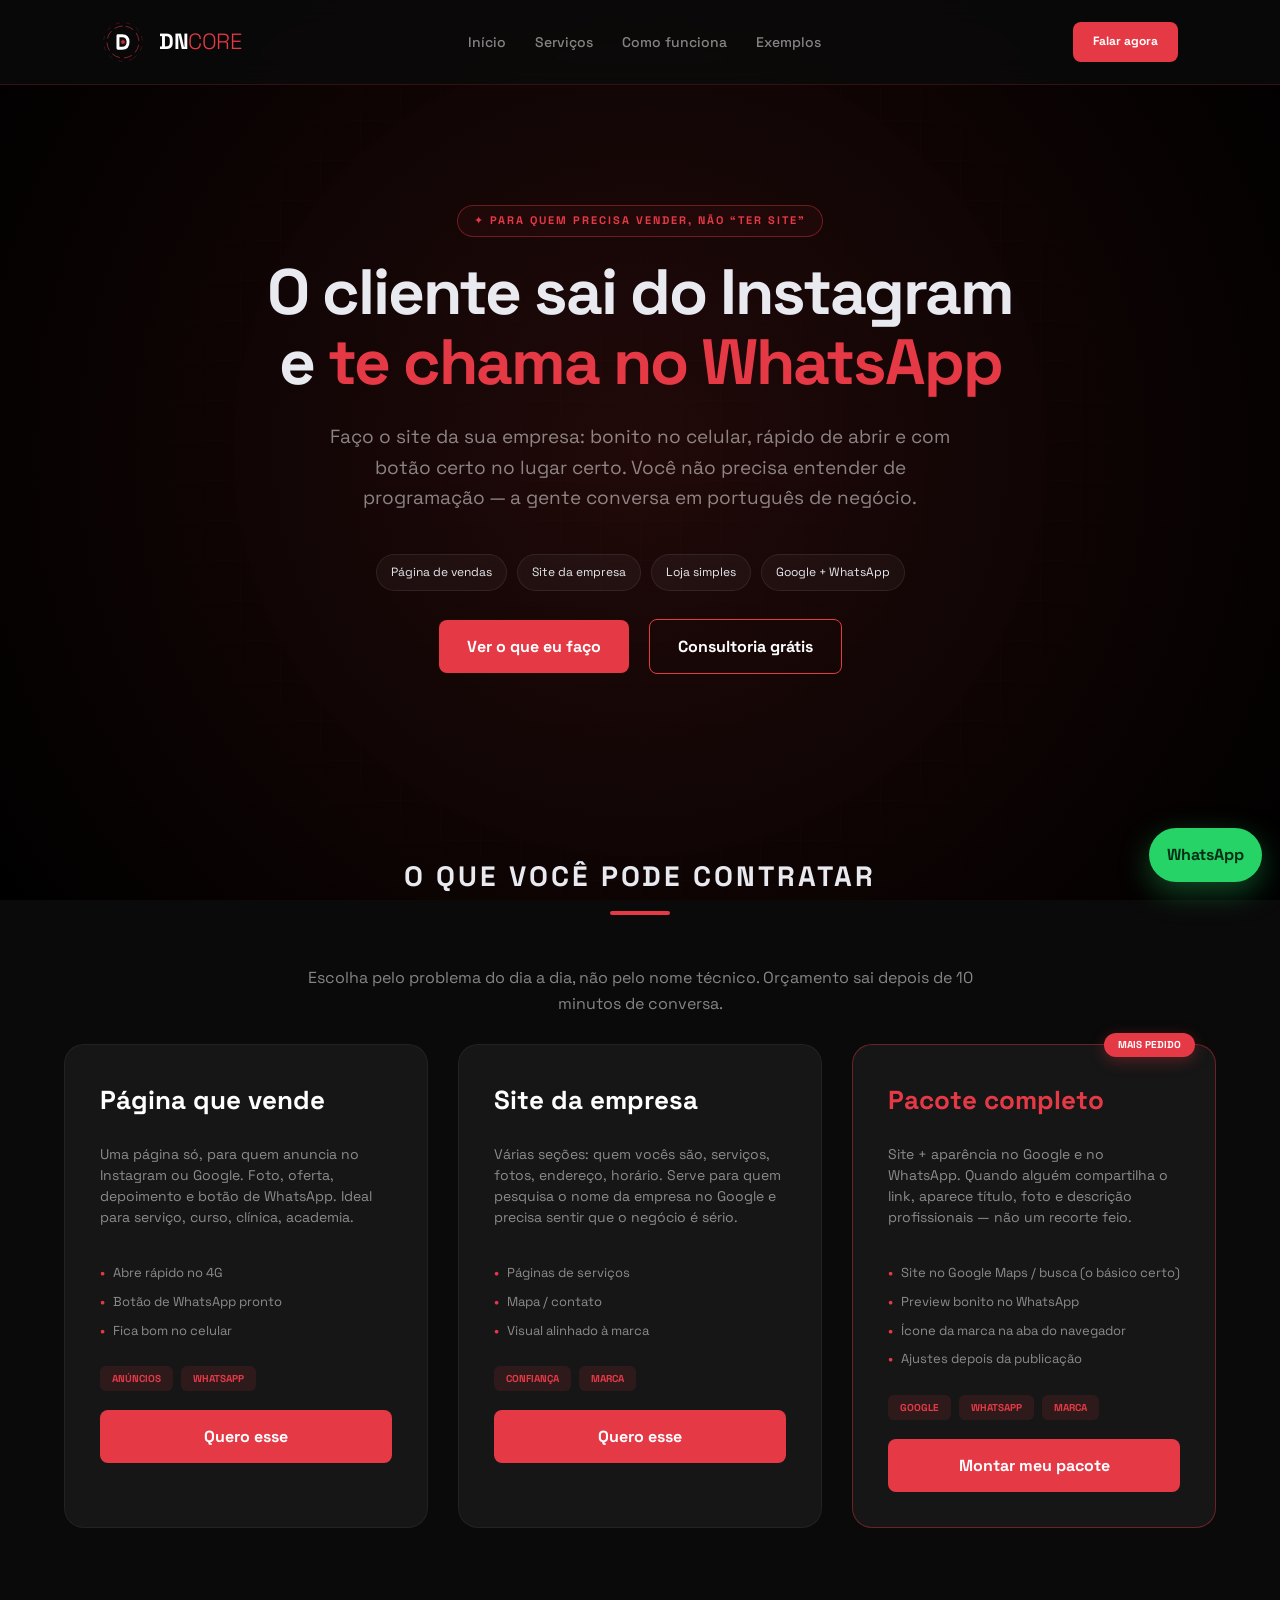
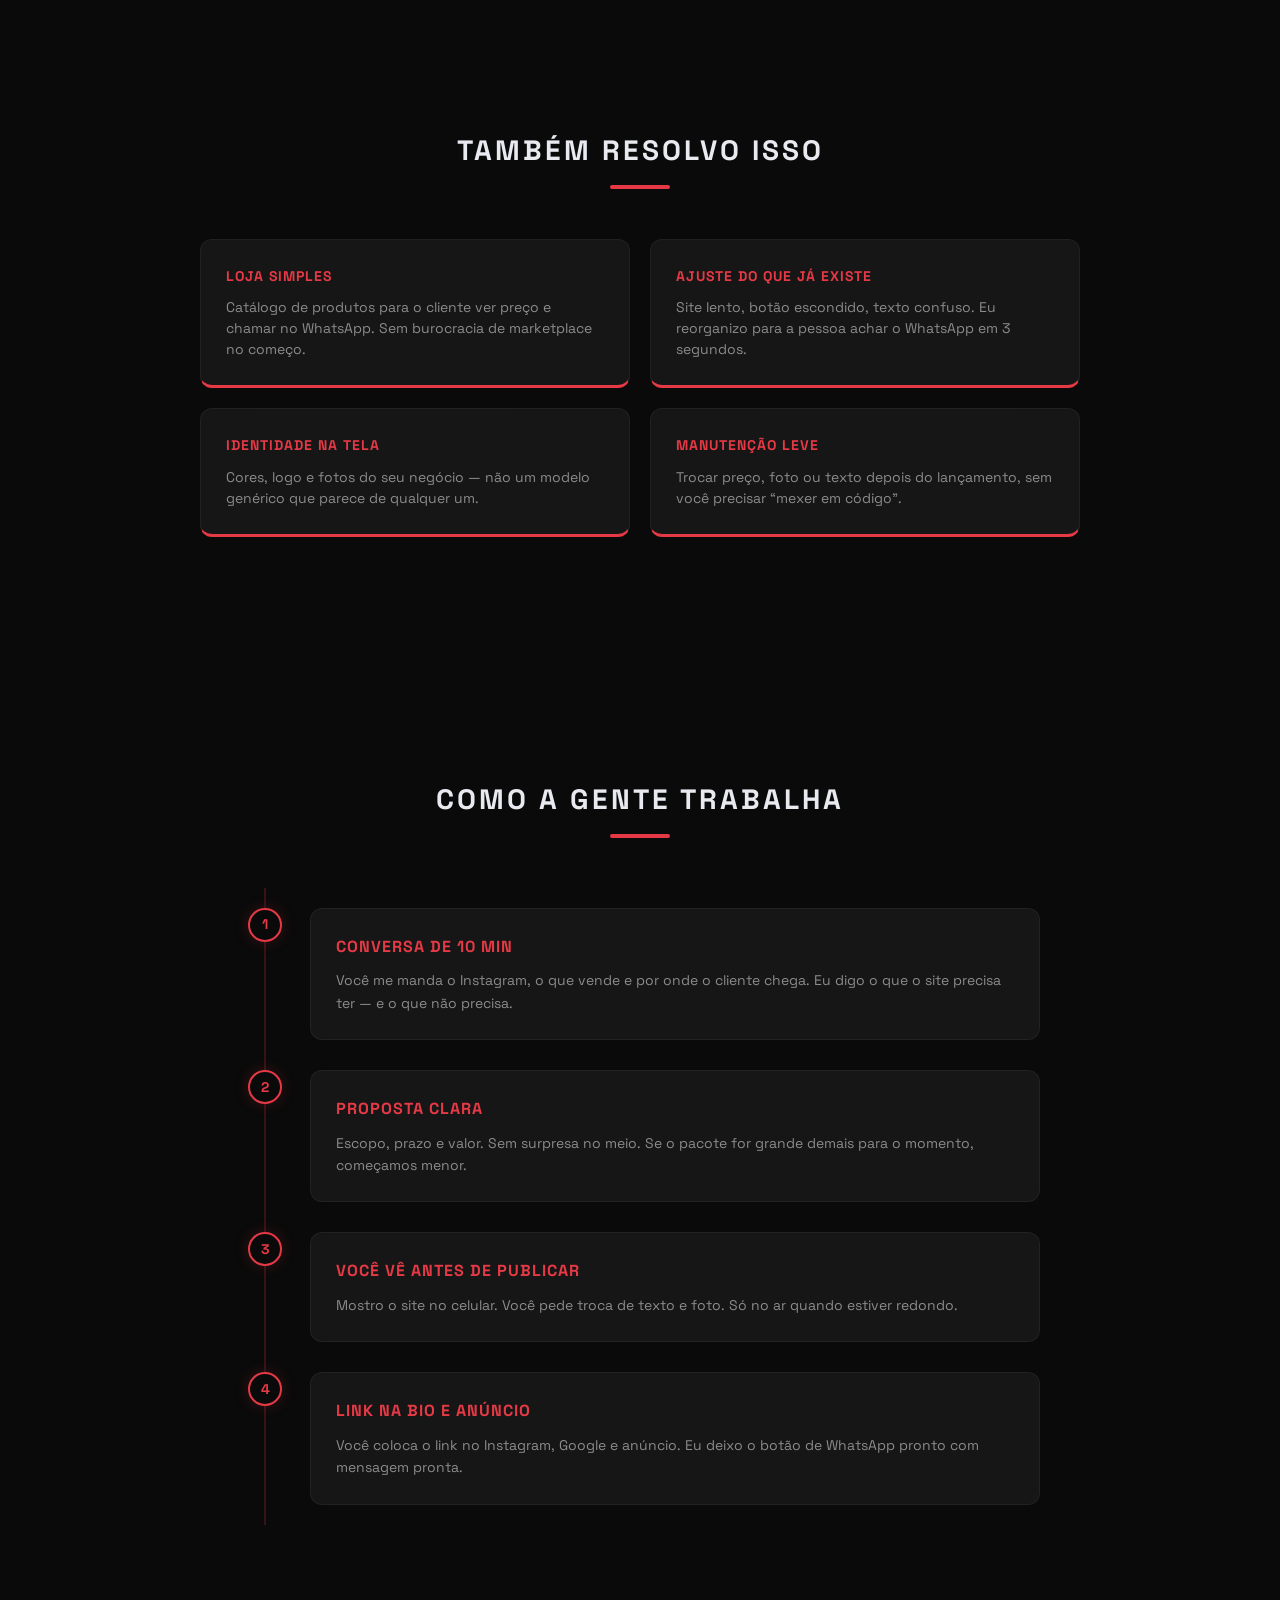
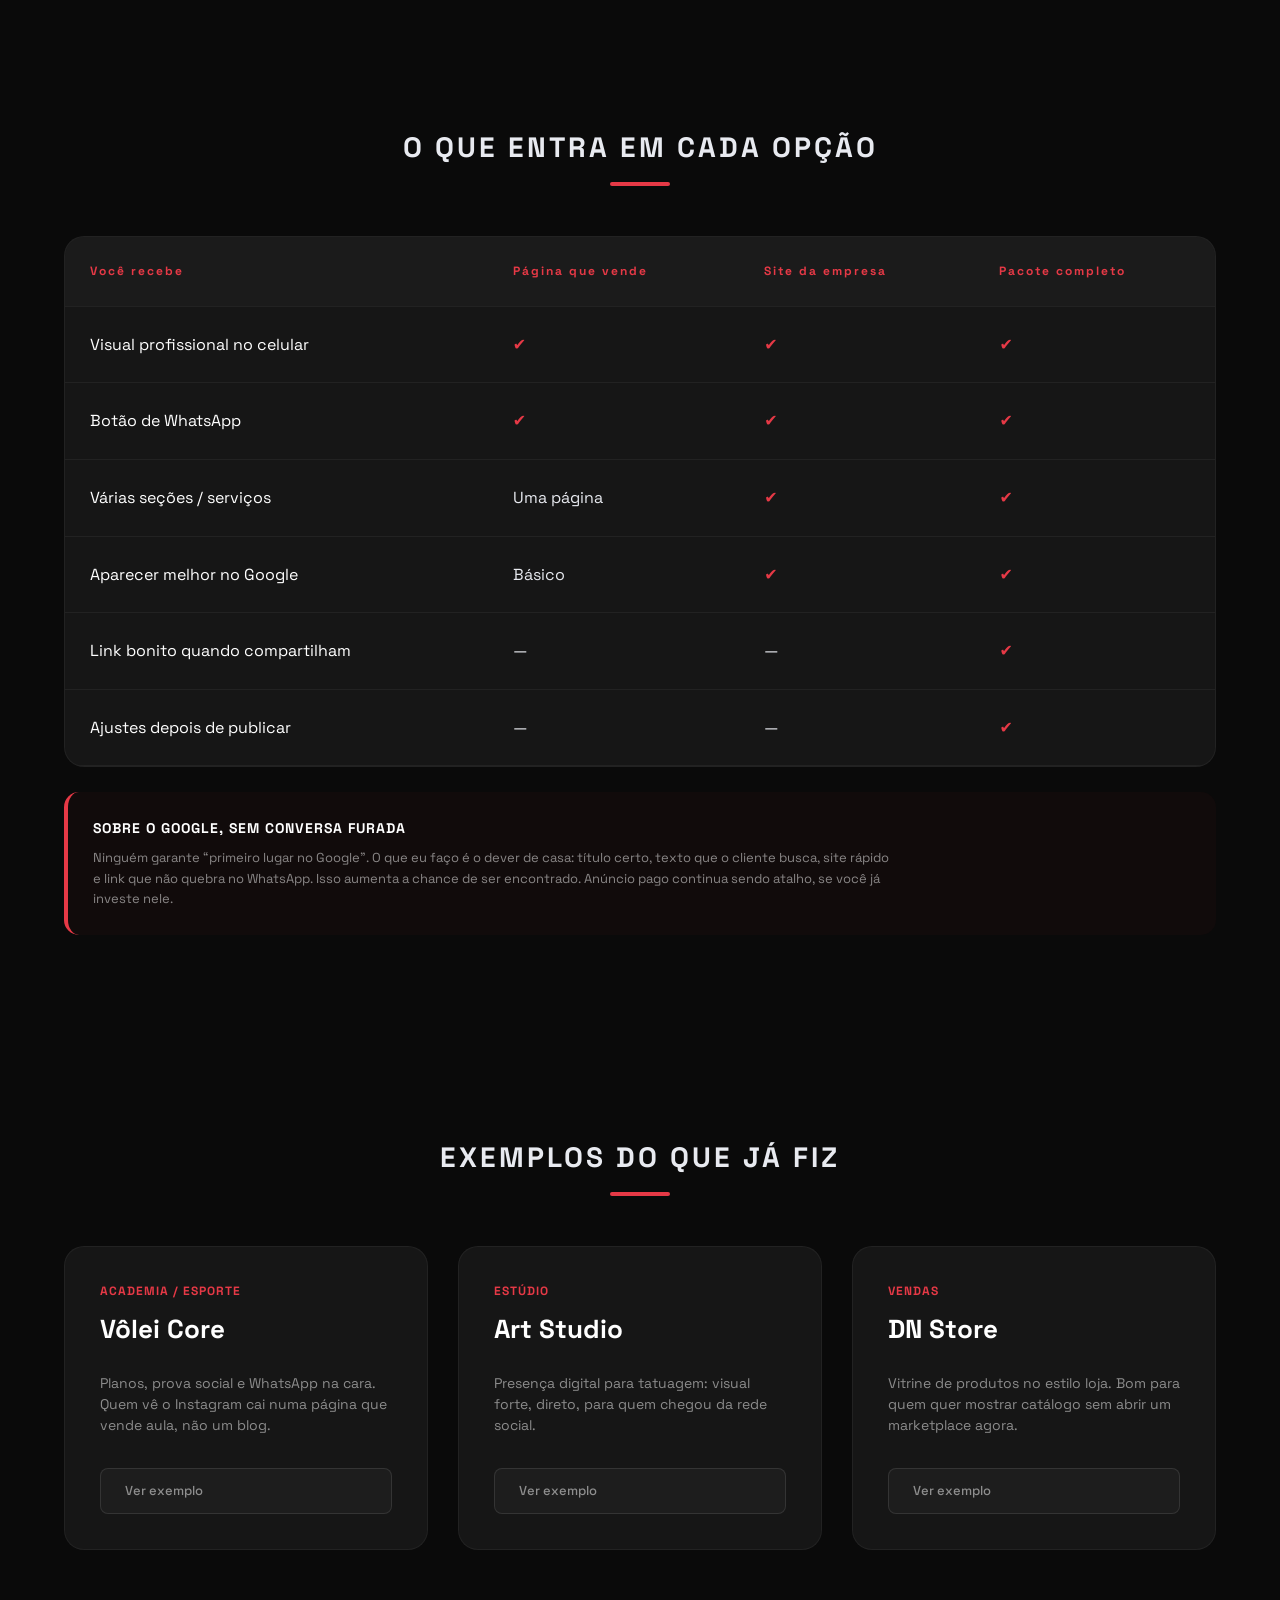
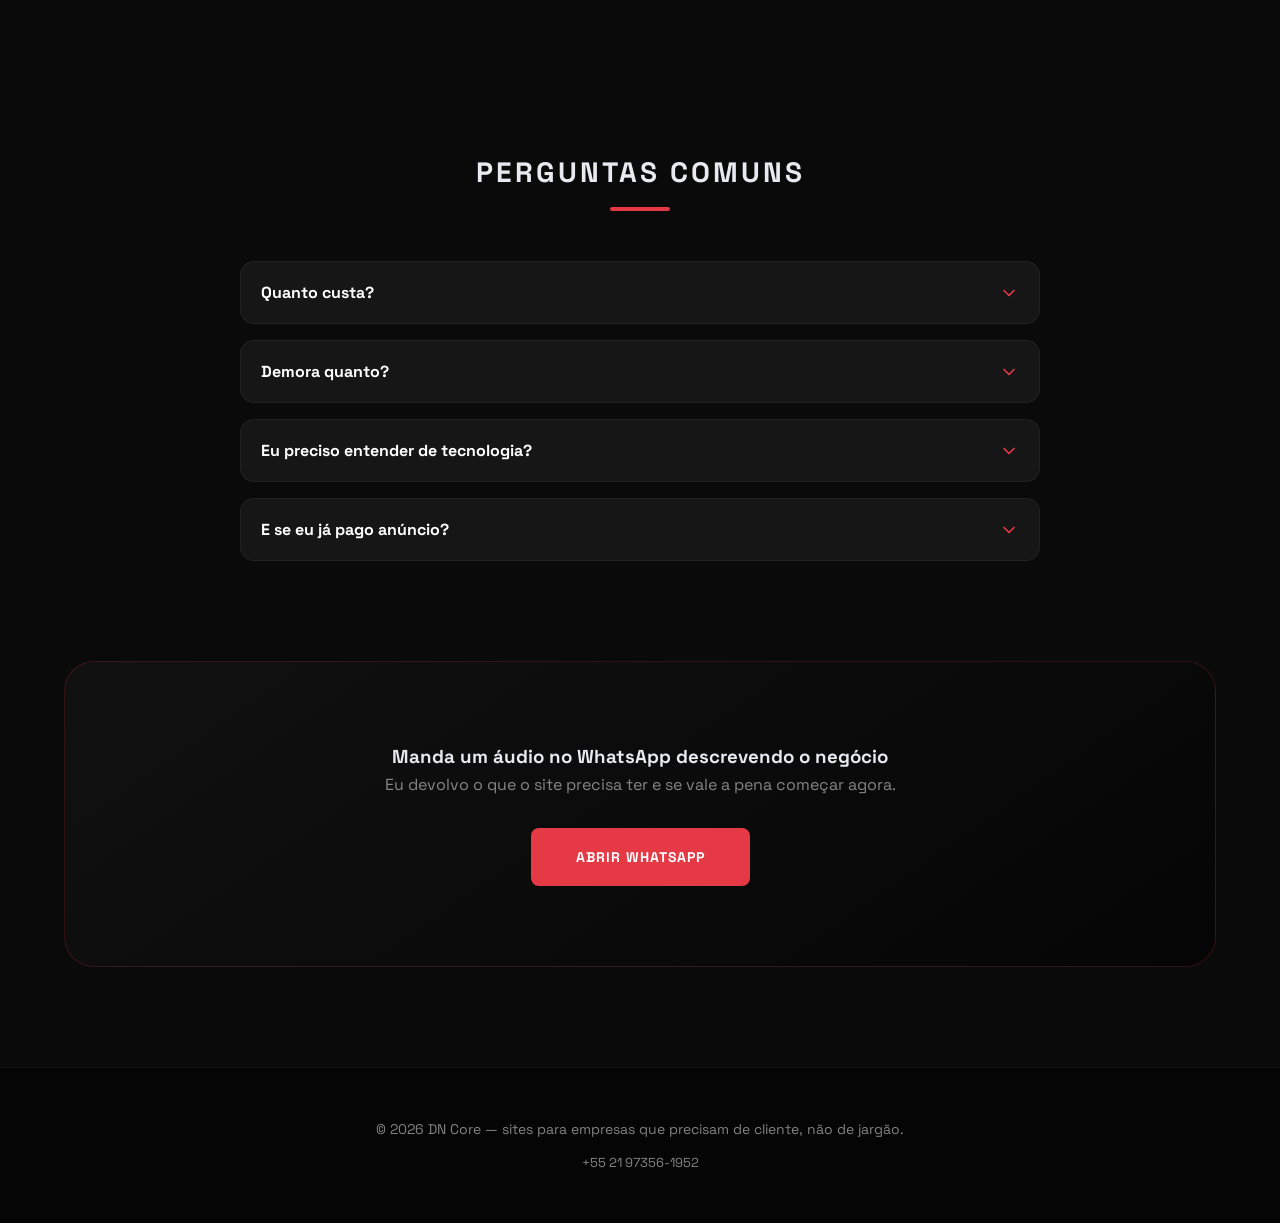
==== commit e8e34cd5: "Update index.html" ====
--- a/index.html
+++ b/index.html
@@ -242,9 +242,9 @@
     <div class="projects-grid">
       <div class="project-card reveal">
         <div class="role">Academia / esporte</div>
-        <h3>Vôlei Stars</h3>
+        <h3>Vôlei Core</h3>
         <p class="card-desc">Planos, prova social e WhatsApp na cara. Quem vê o Instagram cai numa página que vende aula, não um blog.</p>
-        <a href="https://eudann.github.io/Volei-Stars-V2/" class="btn-example" target="_blank" rel="noopener">Ver exemplo</a>
+        <a href="https://volei-core.vercel.app/" class="btn-example" target="_blank" rel="noopener">Ver exemplo</a>
       </div>
       <div class="project-card reveal">
         <div class="role">Estúdio</div>
@@ -256,7 +256,7 @@
         <div class="role">Vendas</div>
         <h3>DN Store</h3>
         <p class="card-desc">Vitrine de produtos no estilo loja. Bom para quem quer mostrar catálogo sem abrir um marketplace agora.</p>
-        <a href="https://dn-store-8grw.vercel.app/" class="btn-example" target="_blank" rel="noopener">Ver exemplo</a>
+        <a href="https://dnstores.vercel.app/" class="btn-example" target="_blank" rel="noopener">Ver exemplo</a>
       </div>
     </div>
   </section>
@@ -326,4 +326,4 @@
 </div>
 <script src="script.js"></script>
 </body>
-</html>+</html>
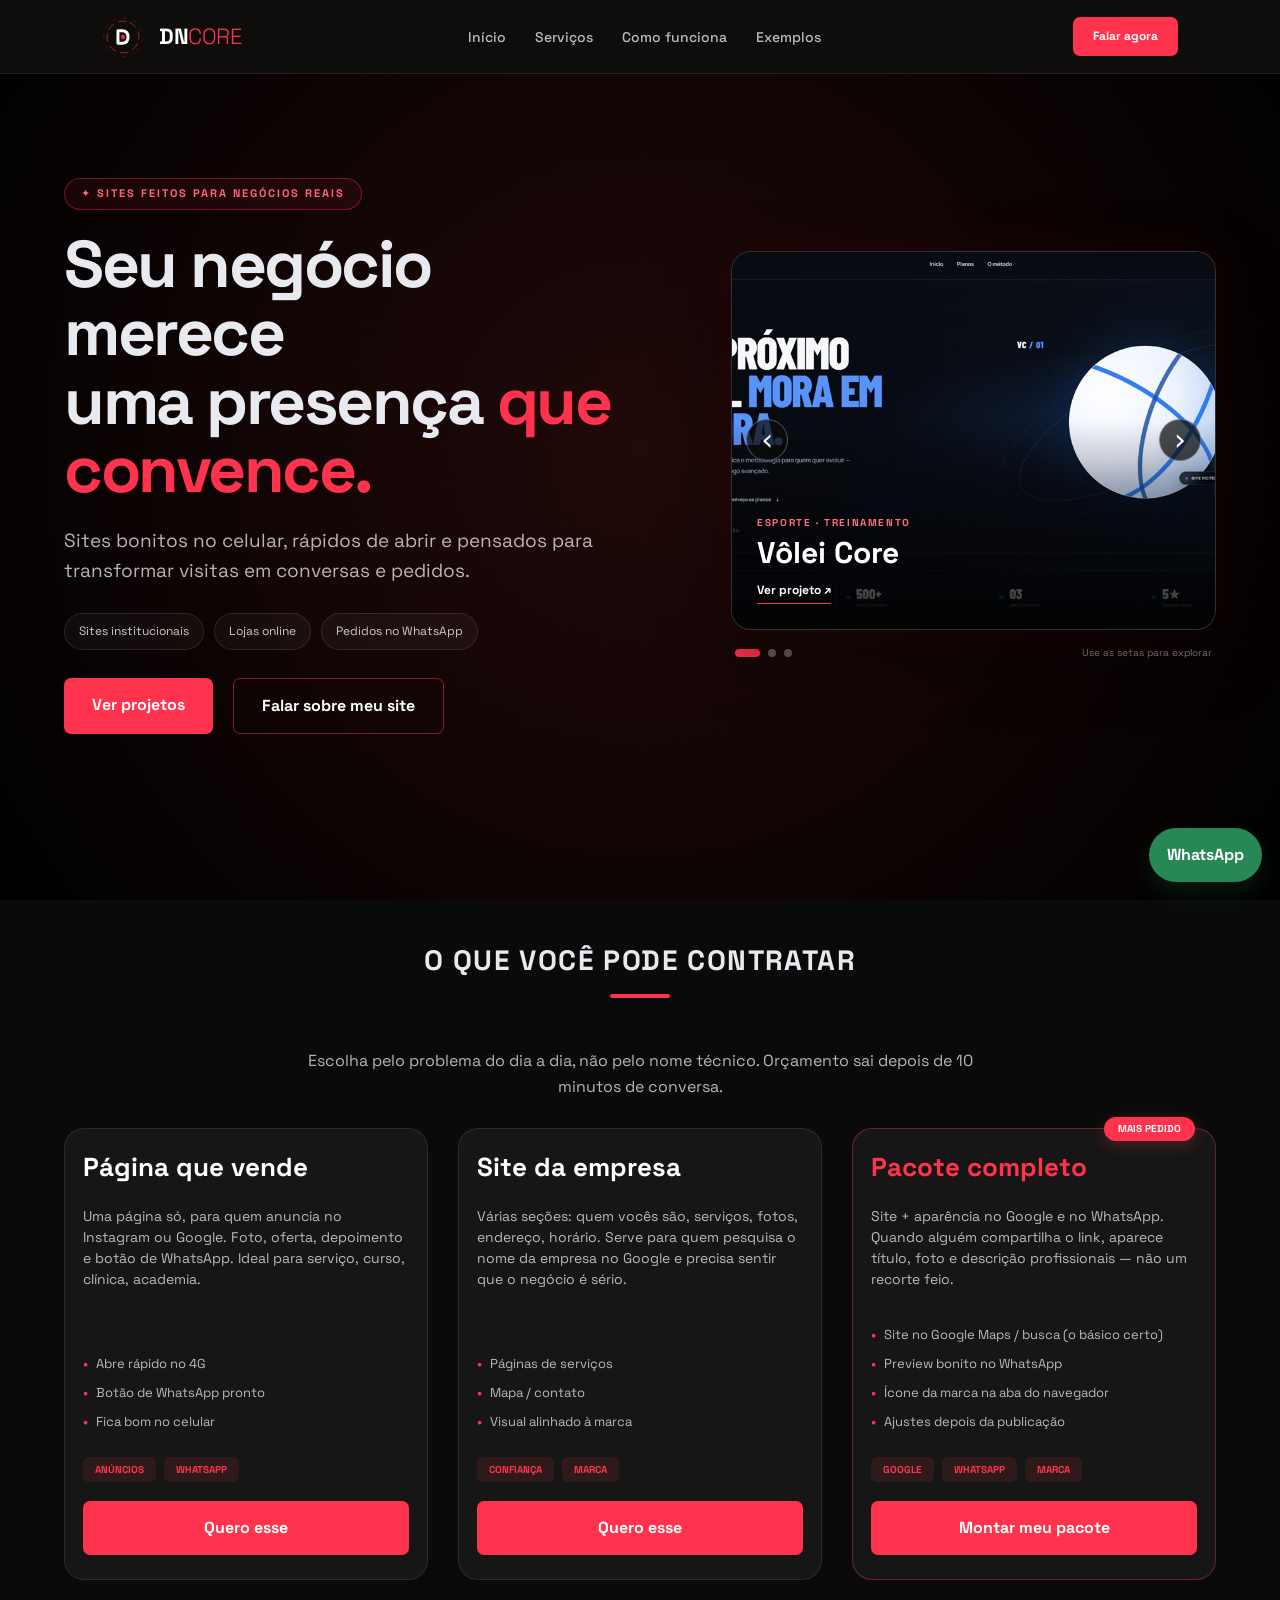
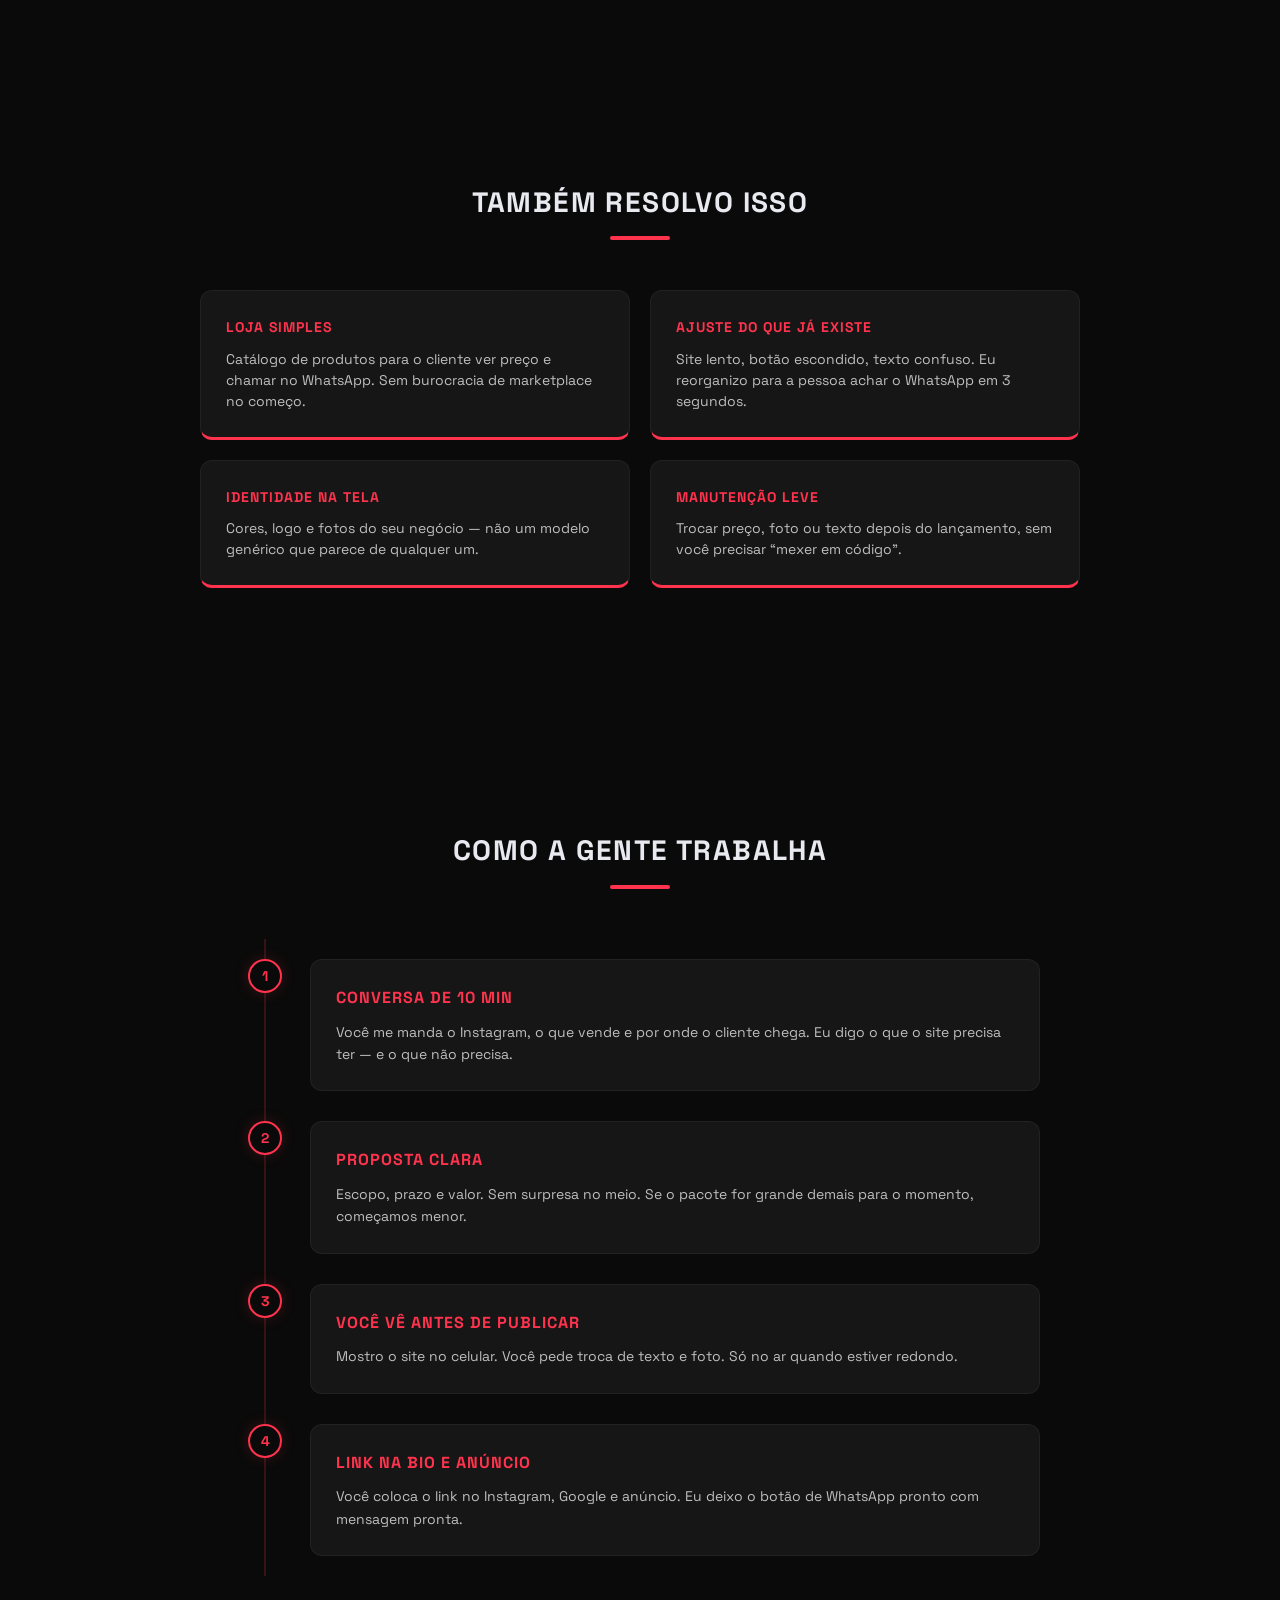
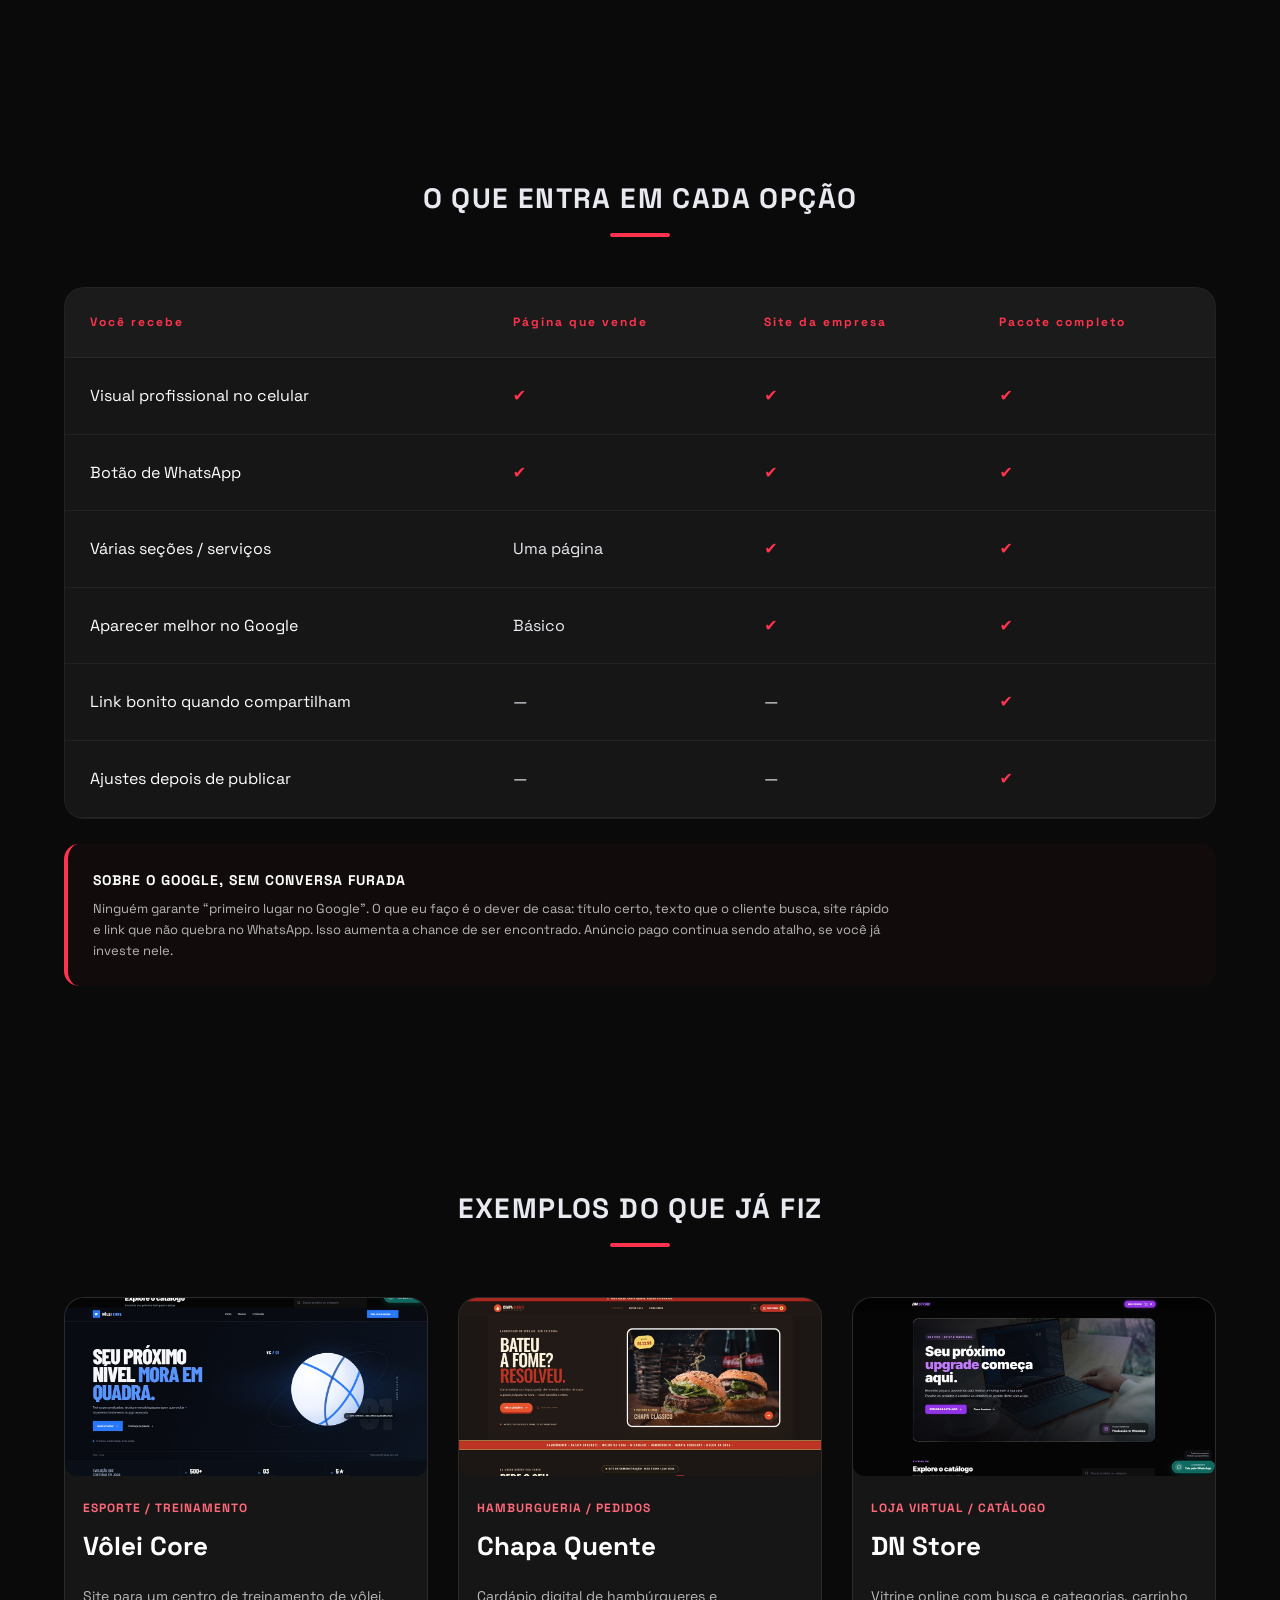
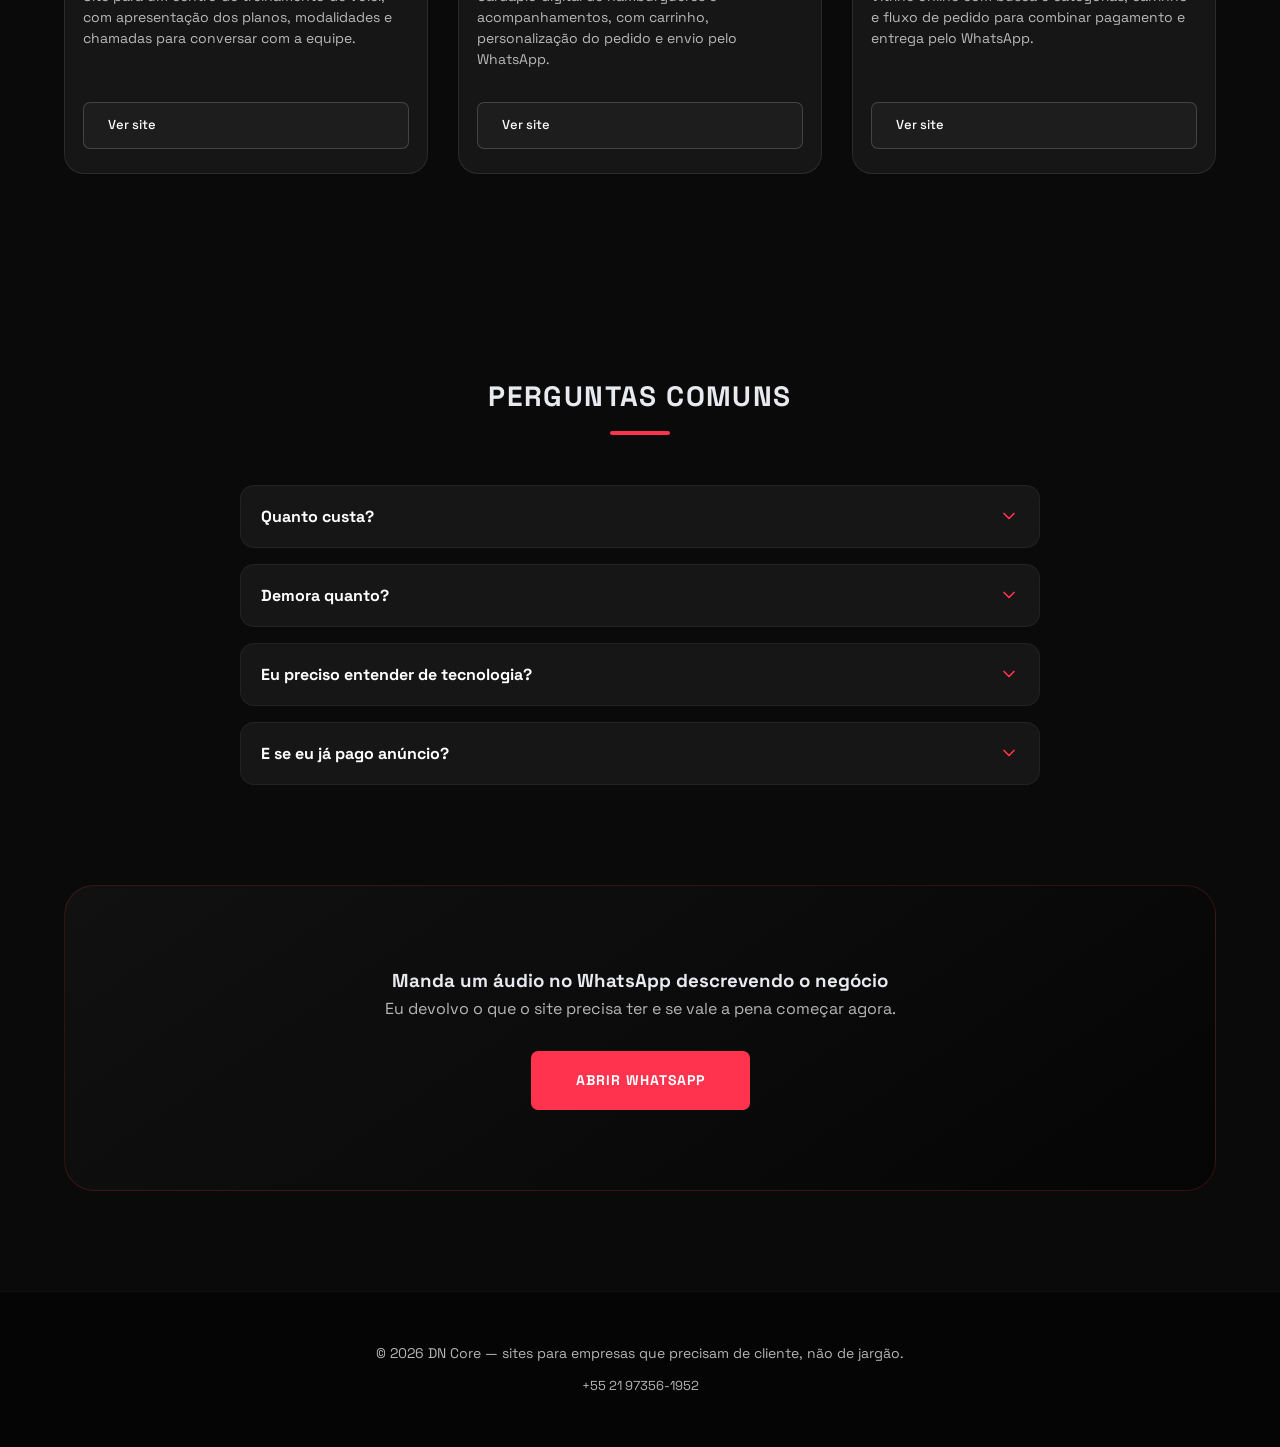
==== commit 5a556334: "Add files via upload" ====
--- a/index.html
+++ b/index.html
@@ -3,11 +3,11 @@
 <head>
   <meta charset="UTF-8">
   <meta name="viewport" content="width=device-width, initial-scale=1.0">
-  <title>DN Core | Site, WhatsApp e presença no Google para o seu negócio</title>
-  <meta name="description" content="Sites para empresas: página de vendas, site da empresa, loja e ajustes para o Google e WhatsApp. Atendimento direto, sem enrolação.">
+  <title>DN Core | Sites profissionais para o seu negócio</title>
+  <meta name="description" content="Sites para negócios reais: páginas de vendas, sites institucionais e lojas online pensados para gerar conversas e pedidos.">
   <meta name="author" content="DN Core">
-  <meta property="og:title" content="DN Core | Site profissional para empresas">
-  <meta property="og:description" content="Seu cliente clica no anúncio e cai num site que passa confiança e manda pro WhatsApp.">
+  <meta property="og:title" content="DN Core | Sites profissionais para o seu negócio">
+  <meta property="og:description" content="Sites bonitos no celular, rápidos de abrir e pensados para transformar visitas em conversas e pedidos.">
   <link rel="icon" type="image/svg+xml" href="favicon.svg">
   <link href="https://fonts.googleapis.com/css2?family=Space+Grotesk:wght@300;500;700;800&display=swap" rel="stylesheet">
   <link rel="stylesheet" href="style.css">
@@ -46,18 +46,37 @@
   </header>
 
   <section class="vs-hero" id="inicio">
-    <div class="kicker">✦ PARA QUEM PRECISA VENDER, NÃO “TER SITE”</div>
-    <h1>O cliente sai do Instagram<br>e <span>te chama no WhatsApp</span></h1>
-    <p>Faço o site da sua empresa: bonito no celular, rápido de abrir e com botão certo no lugar certo. Você não precisa entender de programação — a gente conversa em português de negócio.</p>
-    <div class="scan-bar">
-      <span>Página de vendas</span>
-      <span>Site da empresa</span>
-      <span>Loja simples</span>
-      <span>Google + WhatsApp</span>
-    </div>
-    <div class="vs-hero-actions">
-      <a href="#servicos" class="btn-primary">Ver o que eu faço</a>
-      <a href="https://wa.me/5521973561952?text=Olá! Quero uma conversa rápida sobre um site para meu negócio." class="btn-primary btn-ghost">Consultoria grátis</a>
+    <div class="hero-copy">
+      <div class="kicker">✦ SITES FEITOS PARA NEGÓCIOS REAIS</div>
+      <h1>Seu negócio merece<br>uma presença <span>que convence.</span></h1>
+      <p>Sites bonitos no celular, rápidos de abrir e pensados para transformar visitas em conversas e pedidos.</p>
+      <div class="scan-bar">
+        <span>Sites institucionais</span>
+        <span>Lojas online</span>
+        <span>Pedidos no WhatsApp</span>
+      </div>
+      <div class="vs-hero-actions">
+        <a href="#exemplos" class="btn-primary">Ver projetos</a>
+        <a href="https://wa.me/5521973561952?text=Ol%C3%A1!%20Quero%20conversar%20sobre%20um%20site%20para%20meu%20neg%C3%B3cio." class="btn-primary btn-ghost">Falar sobre meu site</a>
+      </div>
+    </div>
+    <div class="hero-showcase">
+      <div class="showcase-stage">
+        <img class="showcase-image" src="assets/site-volei-core.jpg" alt="Prévia do site Vôlei Core" data-carousel-image>
+        <button class="showcase-arrow showcase-previous" type="button" aria-label="Ver projeto anterior" data-carousel-previous>‹</button>
+        <button class="showcase-arrow showcase-next" type="button" aria-label="Ver próximo projeto" data-carousel-next>›</button>
+        <div class="showcase-overlay">
+          <span class="showcase-category" data-carousel-category>Esporte · Treinamento</span>
+          <strong data-carousel-title>Vôlei Core</strong>
+          <a class="showcase-open" href="https://volei-core.vercel.app/" target="_blank" rel="noopener noreferrer" data-carousel-link>Ver projeto ↗</a>
+        </div>
+      </div>
+      <div class="showcase-controls" role="tablist" aria-label="Escolher projeto">
+        <button class="showcase-dot active" type="button" role="tab" aria-selected="true" aria-label="Vôlei Core" data-carousel-dot="0"></button>
+        <button class="showcase-dot" type="button" role="tab" aria-selected="false" aria-label="Chapa Quente" data-carousel-dot="1"></button>
+        <button class="showcase-dot" type="button" role="tab" aria-selected="false" aria-label="DN Store" data-carousel-dot="2"></button>
+        <span class="showcase-hint">Use as setas para explorar</span>
+      </div>
     </div>
   </section>
 
@@ -241,22 +260,25 @@
     </div>
     <div class="projects-grid">
       <div class="project-card reveal">
-        <div class="role">Academia / esporte</div>
+        <div class="project-preview preview-volei" role="img" aria-label="Prévia do site Vôlei Core"></div>
+        <div class="role">Esporte / treinamento</div>
         <h3>Vôlei Core</h3>
-        <p class="card-desc">Planos, prova social e WhatsApp na cara. Quem vê o Instagram cai numa página que vende aula, não um blog.</p>
-        <a href="https://volei-core.vercel.app/" class="btn-example" target="_blank" rel="noopener">Ver exemplo</a>
-      </div>
-      <div class="project-card reveal">
-        <div class="role">Estúdio</div>
-        <h3>Art Studio</h3>
-        <p class="card-desc">Presença digital para tatuagem: visual forte, direto, para quem chegou da rede social.</p>
-        <a href="https://art-studio-core.vercel.app/" class="btn-example" target="_blank" rel="noopener">Ver exemplo</a>
-      </div>
-      <div class="project-card reveal">
-        <div class="role">Vendas</div>
+        <p class="card-desc">Site para um centro de treinamento de vôlei, com apresentação dos planos, modalidades e chamadas para conversar com a equipe.</p>
+        <a href="https://volei-core.vercel.app/" class="btn-example" target="_blank" rel="noopener noreferrer">Ver site</a>
+      </div>
+      <div class="project-card reveal">
+        <div class="project-preview preview-chapa" role="img" aria-label="Prévia do site Chapa Quente"></div>
+        <div class="role">Hamburgueria / pedidos</div>
+        <h3>Chapa Quente</h3>
+        <p class="card-desc">Cardápio digital de hambúrgueres e acompanhamentos, com carrinho, personalização do pedido e envio pelo WhatsApp.</p>
+        <a href="https://chapa-quente-dncore.vercel.app/" class="btn-example" target="_blank" rel="noopener noreferrer">Ver site</a>
+      </div>
+      <div class="project-card reveal">
+        <div class="project-preview preview-store" role="img" aria-label="Prévia da loja DN Store"></div>
+        <div class="role">Loja virtual / catálogo</div>
         <h3>DN Store</h3>
-        <p class="card-desc">Vitrine de produtos no estilo loja. Bom para quem quer mostrar catálogo sem abrir um marketplace agora.</p>
-        <a href="https://dnstores.vercel.app/" class="btn-example" target="_blank" rel="noopener">Ver exemplo</a>
+        <p class="card-desc">Vitrine online com busca e categorias, carrinho e fluxo de pedido para combinar pagamento e entrega pelo WhatsApp.</p>
+        <a href="https://dnstores.vercel.app/" class="btn-example" target="_blank" rel="noopener noreferrer">Ver site</a>
       </div>
     </div>
   </section>
@@ -325,5 +347,6 @@
   </footer>
 </div>
 <script src="script.js"></script>
+<script src="portfolio-carousel.js"></script>
 </body>
 </html>
--- a/style.css
+++ b/style.css
@@ -559,4 +559,174 @@
     color: var(--text-dim);
     font-size: 14px;
     line-height: 1.6;
-}+}
+
+/* Direção visual atualizada: projetos em evidência e vermelho vivo. */
+:root {
+    --primary-red: #ff334d;
+    --dark-bg: #0a0a0a;
+    --card-bg: #161616;
+    --text-dim: rgba(255, 255, 255, 0.7);
+    --grid-color: rgba(255, 51, 77, 0.06);
+    --transition: 0.28s ease;
+}
+body { background: #0a0a0a; }
+.bg-animation { background: radial-gradient(circle at 50% 50%, rgba(40, 10, 10, 0.8) 0%, #000 100%); }
+.bg-grid-overlay { opacity: 1; }
+.preview-ribbon {
+    padding: 7px 16px;
+    background: #260b10;
+    color: #ff6677;
+    text-align: center;
+    font-size: 10px;
+    font-weight: 700;
+    letter-spacing: 1.5px;
+}
+.vs-header {
+    height: 74px;
+    background: rgba(16, 15, 14, 0.9);
+    border-bottom-color: rgba(255,255,255,0.08);
+}
+.vs-nav a { color: rgba(255,255,255,0.72); }
+.vs-hero {
+    display: grid;
+    grid-template-columns: minmax(0, 1fr) minmax(300px, 0.82fr);
+    align-items: center;
+    gap: clamp(36px, 6vw, 76px);
+    text-align: left;
+    padding-top: clamp(64px, 9vw, 104px);
+    padding-bottom: clamp(64px, 9vw, 104px);
+}
+.hero-copy h1 {
+    max-width: 720px;
+    font-size: clamp(38px, 5.2vw, 66px);
+    line-height: 1.04;
+    letter-spacing: -2.5px;
+    margin-bottom: 22px;
+}
+.hero-copy h1 span { color: var(--primary-red); }
+.hero-copy > p { max-width: 550px; margin: 0 0 26px; }
+.hero-copy .kicker { color: #ff6677; border-color: rgba(255,51,77,0.4); background: rgba(255,51,77,0.08); }
+.hero-copy .scan-bar { justify-content: flex-start; margin: 0 0 28px; }
+.hero-copy .scan-bar span { color: rgba(255,255,255,0.78); border-color: rgba(255,255,255,0.1); }
+.vs-hero-actions { justify-content: flex-start; align-items: stretch; }
+.btn-primary { border-radius: 7px; }
+.btn-ghost { border-color: rgba(255,51,77,0.5); }
+.hero-showcase {
+    position: relative;
+    min-height: 0;
+    display: block;
+    overflow: visible;
+    border: 0;
+    border-radius: 0;
+    background: transparent;
+    box-shadow: none;
+}
+.showcase-stage {
+    position: relative;
+    aspect-ratio: 1.28;
+    overflow: hidden;
+    border: 1px solid rgba(255,255,255,0.14);
+    border-radius: 20px;
+    background: #101010;
+    box-shadow: 0 24px 70px rgba(0,0,0,0.42), 0 0 40px rgba(255,51,77,0.08);
+}
+.showcase-image {
+    display: block;
+    width: 100%;
+    height: 100%;
+    object-fit: cover;
+    object-position: center;
+    transition: opacity 0.22s ease;
+}
+.showcase-overlay {
+    position: absolute;
+    inset: 45% 0 0;
+    display: flex;
+    flex-direction: column;
+    align-items: flex-start;
+    justify-content: flex-end;
+    padding: 25px;
+    background: linear-gradient(180deg, transparent, rgba(0,0,0,0.87));
+    color: #fff;
+}
+.showcase-category { color: #ff7080; font-size: 10px; font-weight: 800; letter-spacing: 1.6px; text-transform: uppercase; }
+.showcase-overlay strong { margin-top: 5px; font-size: 30px; line-height: 1.1; }
+.showcase-open { margin-top: 12px; color: #fff; font-size: 12px; font-weight: 700; text-decoration: none; border-bottom: 1px solid var(--primary-red); padding-bottom: 3px; }
+.showcase-arrow {
+    position: absolute;
+    top: 50%;
+    z-index: 2;
+    display: grid;
+    place-items: center;
+    width: 42px;
+    height: 42px;
+    border: 1px solid rgba(255,255,255,0.28);
+    border-radius: 50%;
+    background: rgba(12,12,12,0.72);
+    color: white;
+    font: 30px/1 system-ui, sans-serif;
+    cursor: pointer;
+    transform: translateY(-50%);
+    transition: background .2s, border-color .2s, transform .2s;
+}
+.showcase-arrow:hover { background: var(--primary-red); border-color: var(--primary-red); transform: translateY(-50%) scale(1.06); }
+.showcase-previous { left: 14px; }
+.showcase-next { right: 14px; }
+.showcase-controls { display: flex; align-items: center; gap: 8px; padding: 15px 4px 0; }
+.showcase-dot { width: 8px; height: 8px; padding: 0; border: 0; border-radius: 99px; background: rgba(255,255,255,0.35); cursor: pointer; transition: width .2s, background .2s; }
+.showcase-dot.active { width: 25px; background: var(--primary-red); }
+.showcase-hint { margin-left: auto; color: rgba(255,255,255,0.52); font-size: 10px; }
+.section-title h2 { letter-spacing: 1.4px; }
+.project-card { padding: 18px 18px 24px; border-color: rgba(255,255,255,0.09); }
+.project-card:hover { transform: translateY(-5px); border-color: rgba(255,51,77,0.42); }
+.project-preview {
+    height: 178px;
+    margin: -18px -18px 23px;
+    border-radius: 19px 19px 12px 12px;
+    background-image: url("assets/portfolio-sites-strip.jpg");
+    background-repeat: no-repeat;
+    background-size: 100% auto;
+    background-color: #171513;
+}
+.preview-store { background-position: 50% 0%; }
+.preview-volei { background-position: 50% 47%; }
+.preview-chapa { background-position: 50% 100%; }
+.project-card .role { color: #ff6879; }
+.project-card h3 { margin-bottom: 8px; }
+.project-card .card-desc { flex: 1; }
+.btn-example { color: #fff; border-color: rgba(255,255,255,0.17); border-radius: 7px; }
+.wa-float { background: #278755; color: #fff; box-shadow: 0 10px 26px rgba(39,135,85,0.2); }
+.faq-question { color: #fff; }
+.faq-answer p, .timeline-content p, .spec-item p { color: rgba(255,255,255,0.72); }
+
+@media (max-width: 767px) {
+    .vs-header { justify-content: space-between; gap: 10px; padding: 12px 5%; }
+    .vs-logo-svg { width: 34px; height: 34px; }
+    .vs-logo-text { font-size: 18px; }
+    .vs-header > .btn-primary { padding: 9px 13px !important; font-size: 11px !important; }
+    .vs-nav {
+        display: flex;
+        order: 3;
+        width: 100%;
+        gap: 20px;
+        overflow-x: auto;
+        padding: 1px 0 4px;
+        scrollbar-width: none;
+    }
+    .vs-nav::-webkit-scrollbar { display: none; }
+    .vs-nav a { flex: 0 0 auto; margin: 0; font-size: 12px; }
+    .vs-hero { grid-template-columns: 1fr; gap: 34px; text-align: left; padding-top: 58px; }
+    .hero-copy h1 { font-size: clamp(38px, 10vw, 52px); letter-spacing: -1.8px; }
+    .hero-copy > p { font-size: 16px; }
+    .hero-copy .scan-bar { justify-content: flex-start; }
+    .vs-hero-actions { flex-direction: column; align-items: stretch; gap: 11px; }
+    .showcase-stage { aspect-ratio: 1.15; border-radius: 16px; }
+    .showcase-overlay { padding: 20px; }
+    .showcase-overlay strong { font-size: 26px; }
+    .showcase-arrow { width: 38px; height: 38px; }
+    .showcase-hint { font-size: 9px; }
+    .project-preview { height: 190px; }
+    .preview-volei { background-position: 50% 47%; }
+    .wa-float { right: 12px; bottom: 12px; padding: 12px 15px; font-size: 13px; }
+}
